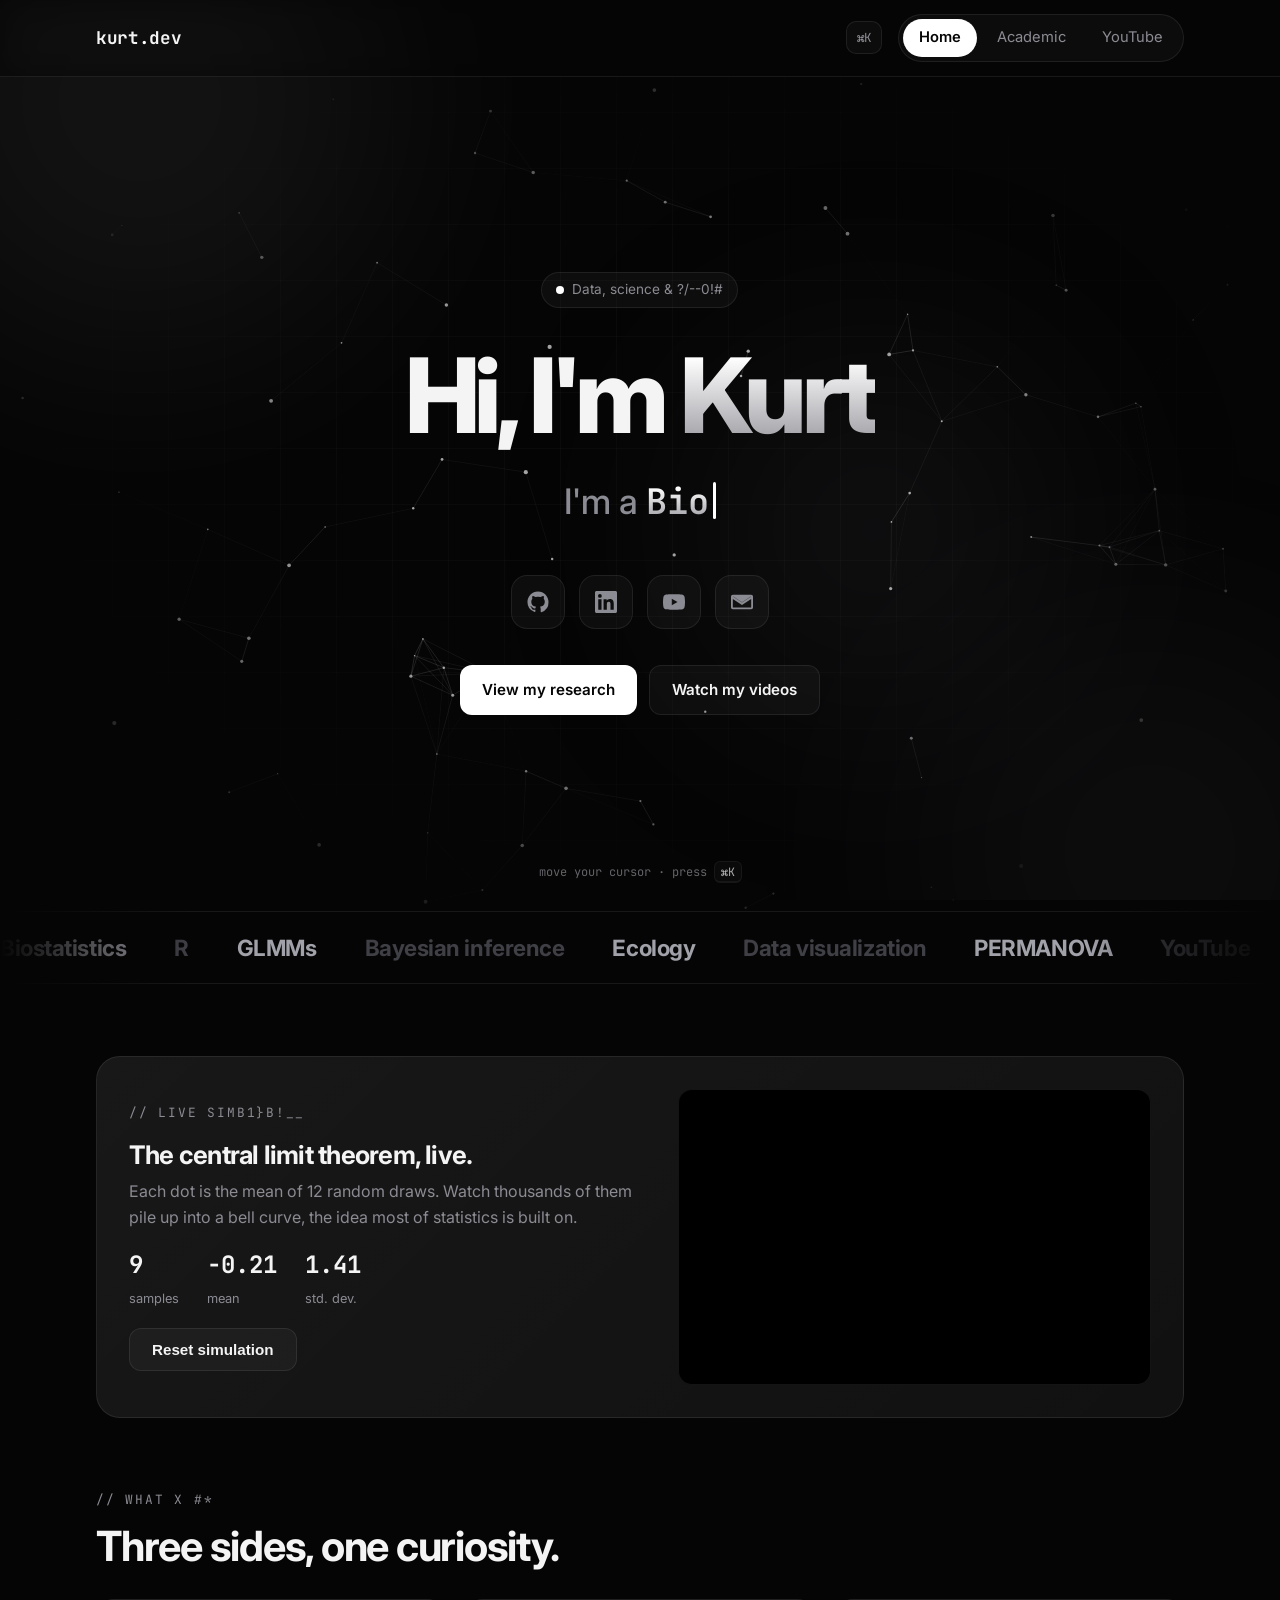
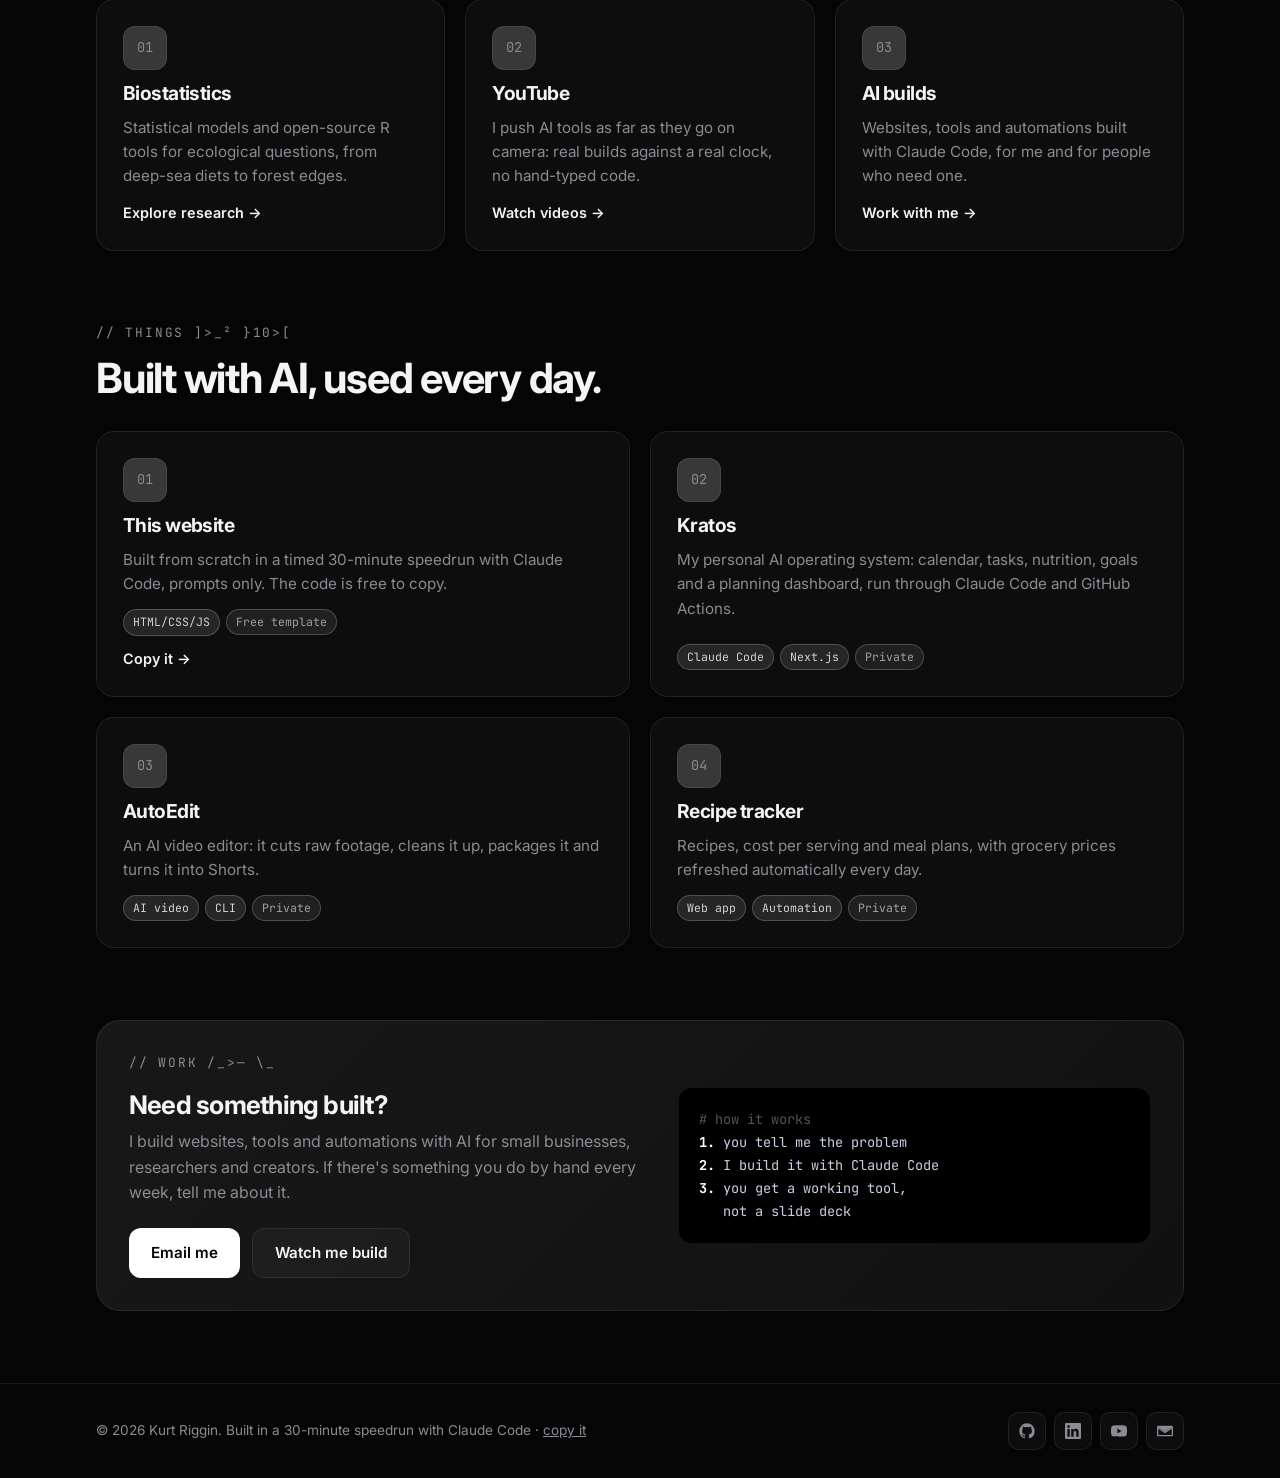
==== index.html @ 94b5fb34 "Fill in the real portfolio: papers, CRAN, research, builds, work-with-me - Academic: real publicatio" ====
<!doctype html>
<html lang="en">
<head>
  <meta charset="utf-8">
  <meta name="viewport" content="width=device-width, initial-scale=1">
  <title>Kurt — Home</title>
  <meta name="description" content="Kurt Riggin — Biostatistician, YouTuber and AI builder.">
  <meta property="og:title" content="Kurt Riggin">
  <meta property="og:description" content="Biostatistics MS student at the University of Washington. Research, R packages, AI builds and videos.">
  <meta name="theme-color" content="#050505">
  <link rel="preconnect" href="https://fonts.googleapis.com">
  <link rel="preconnect" href="https://fonts.gstatic.com" crossorigin>
  <link href="https://fonts.googleapis.com/css2?family=Inter:wght@400;500;600;700;800&family=JetBrains+Mono:wght@500;600;700&display=swap" rel="stylesheet">
  <link rel="stylesheet" href="css/style.css">
  <link rel="icon" href="data:image/svg+xml,<svg xmlns='http://www.w3.org/2000/svg' viewBox='0 0 100 100'><rect width='100' height='100' rx='22' fill='black'/><text x='50' y='70' font-size='62' font-family='monospace' font-weight='700' fill='white' text-anchor='middle'>K</text></svg>">
</head>
<body>
  <div class="bg-glow"><span></span><span></span><span></span></div>
  <div class="bg-grid"></div>
  <div class="bg-grid bg-grid-lit"></div>
  <div class="spotlight"></div>
  <div class="progress"></div>

  <header class="nav">
    <div class="nav-inner">
      <a href="index.html" class="logo">kurt<span class="dot">.</span>dev</a>
      <button class="kbd-btn" id="cmdk-open" aria-label="Open command palette"><span>⌘K</span></button>
      <nav class="tabs">
        <a href="index.html">Home</a>
        <a href="academic.html">Academic</a>
        <a href="youtube.html">YouTube</a>
      </nav>
    </div>
  </header>

  <main>
    <section class="hero">
      <canvas id="network" aria-hidden="true"></canvas>
      <div>
        <div class="hero-badge"><span class="pulse"></span> <span data-scramble>Data, science &amp; stories</span></div>
        <h1>Hi, I'm <span class="gradient-text">Kurt</span></h1>
        <p class="typing-line">I'm <span class="article">a</span> <span class="typed gradient-text"></span><span class="cursor"></span></p>
        <div class="socials" data-socials></div>
        <div class="hero-cta">
          <a class="btn btn-primary" href="academic.html">View my research</a>
          <a class="btn btn-ghost" href="youtube.html">Watch my videos</a>
        </div>
      </div>
      <div class="hint">move your cursor · press <kbd>⌘K</kbd></div>
    </section>
    <div class="marquee" aria-hidden="true"><div class="marquee-track">
      <span>Biostatistics</span><span>R</span><span>GLMMs</span><span>Bayesian inference</span><span>Ecology</span><span>Data visualization</span><span>PERMANOVA</span><span>YouTube</span><span>Claude Code</span><span>AI automation</span><span>Open source</span>
      <span>Biostatistics</span><span>R</span><span>GLMMs</span><span>Bayesian inference</span><span>Ecology</span><span>Data visualization</span><span>PERMANOVA</span><span>YouTube</span><span>Claude Code</span><span>AI automation</span><span>Open source</span>
    </div></div>

    <section>
      <div class="container">
        <div class="feature reveal clt">
          <div>
            <p class="eyebrow">// Live simulation</p>
            <h3>The central limit theorem, live.</h3>
            <p>Each dot is the mean of 12 random draws. Watch thousands of them pile up into a bell curve, the idea most of statistics is built on.</p>
            <div class="clt-stats"><div><b id="clt-n">0</b><span>samples</span></div><div><b id="clt-mu">0.00</b><span>mean</span></div><div><b id="clt-sd">0.00</b><span>std. dev.</span></div></div>
            <button class="btn btn-ghost" id="clt-reset" style="margin-top:18px">Reset simulation</button>
          </div>
          <canvas id="clt" aria-label="Animated histogram forming a normal distribution"></canvas>
        </div>
      </div>
    </section>

    <section style="padding-top:0">
      <div class="container">
        <p class="eyebrow reveal">// What I do</p>
        <h2 class="reveal" style="margin-bottom:28px">Three sides, one curiosity.</h2>
        <div class="grid">
          <a class="card reveal" href="academic.html"><div class="card-icon">01</div><h3>Biostatistics</h3><p>Statistical models and open-source R tools for ecological questions, from deep-sea diets to forest edges.</p><span class="card-link">Explore research →</span></a>
          <a class="card reveal" href="youtube.html"><div class="card-icon">02</div><h3>YouTube</h3><p>I push AI tools as far as they go on camera: real builds against a real clock, no hand-typed code.</p><span class="card-link">Watch videos →</span></a>
          <a class="card reveal" href="#work"><div class="card-icon">03</div><h3>AI builds</h3><p>Websites, tools and automations built with Claude Code, for me and for people who need one.</p><span class="card-link">Work with me →</span></a>
        </div>
      </div>
    </section>

    <section style="padding-top:0">
      <div class="container">
        <p class="eyebrow reveal">// Things I've built</p>
        <h2 class="reveal" style="margin-bottom:28px">Built with AI, used every day.</h2>
        <div class="grid" style="grid-template-columns:repeat(auto-fill,minmax(min(100%,420px),1fr))">
          <a class="card reveal" href="https://github.com/kriggithub/YT_Portfolio_Website_Template" target="_blank" rel="noopener"><div class="card-icon">01</div><h3>This website</h3><p>Built from scratch in a timed 30-minute speedrun with Claude Code, prompts only. The code is free to copy.</p><div class="tags"><span class="tag">HTML/CSS/JS</span><span class="tag pink">Free template</span></div><span class="card-link">Copy it →</span></a>
          <article class="card reveal"><div class="card-icon">02</div><h3>Kratos</h3><p>My personal AI operating system: calendar, tasks, nutrition, goals and a planning dashboard, run through Claude Code and GitHub Actions.</p><div class="tags"><span class="tag">Claude Code</span><span class="tag">Next.js</span><span class="tag alt">Private</span></div></article>
          <article class="card reveal"><div class="card-icon">03</div><h3>AutoEdit</h3><p>An AI video editor: it cuts raw footage, cleans it up, packages it and turns it into Shorts.</p><div class="tags"><span class="tag">AI video</span><span class="tag">CLI</span><span class="tag alt">Private</span></div></article>
          <article class="card reveal"><div class="card-icon">04</div><h3>Recipe tracker</h3><p>Recipes, cost per serving and meal plans, with grocery prices refreshed automatically every day.</p><div class="tags"><span class="tag">Web app</span><span class="tag">Automation</span><span class="tag alt">Private</span></div></article>
        </div>
      </div>
    </section>

    <section id="work" style="padding-top:0">
      <div class="container">
        <div class="feature reveal">
          <div>
            <p class="eyebrow">// Work with me</p>
            <h3>Need something built?</h3>
            <p>I build websites, tools and automations with AI for small businesses, researchers and creators. If there's something you do by hand every week, tell me about it.</p>
            <div class="hero-cta" style="justify-content:flex-start;margin-top:22px">
              <a class="btn btn-primary" data-link="email" href="#">Email me</a>
              <a class="btn btn-ghost" data-link="youtube" href="#" target="_blank" rel="noopener">Watch me build</a>
            </div>
          </div>
          <pre class="code"><span class="c"># how it works</span>
<span class="k">1.</span> you tell me the problem
<span class="k">2.</span> I build it with Claude Code
<span class="k">3.</span> you get a working tool,
   not a slide deck</pre>
        </div>
      </div>
    </section>
  </main>

  <footer>
    <div class="container footer-inner">
      <span>© <span data-year></span> Kurt Riggin. Built in a 30-minute speedrun with Claude Code · <a href="https://github.com/kriggithub/YT_Portfolio_Website_Template" target="_blank" rel="noopener" style="text-decoration:underline">copy it</a></span>
      <div class="socials" data-socials></div>
    </div>
  </footer>

  <script src="js/config.js"></script>
  <script src="js/main.js"></script>
  <script src="js/fx.js"></script>
</body>
</html>
---- css/style.css ----
/* ===== Theme ===== */
:root {
  --bg: #050505;
  --bg-2: #0e0e10;
  --card: rgba(255, 255, 255, 0.035);
  --card-hover: rgba(255, 255, 255, 0.06);
  --border: rgba(255, 255, 255, 0.08);
  --text: #f4f4f5;
  --muted: #8b8b93;
  --accent: #ffffff;
  --accent-2: #a1a1aa;
  --accent-3: #52525b;
  --radius: 18px;
  --max: 1120px;
  --font: "Inter", system-ui, -apple-system, Segoe UI, Roboto, sans-serif;
  --mono: "JetBrains Mono", ui-monospace, SFMono-Regular, Menlo, monospace;
}

* { box-sizing: border-box; margin: 0; padding: 0; }
html { scroll-behavior: smooth; }
body {
  font-family: var(--font);
  background: var(--bg);
  color: var(--text);
  line-height: 1.6;
  min-height: 100vh;
  display: flex;
  flex-direction: column;
  overflow-x: hidden;
  -webkit-font-smoothing: antialiased;
}
a { color: inherit; text-decoration: none; }
img { max-width: 100%; display: block; }

/* ===== Animated background ===== */
.bg-glow { position: fixed; inset: 0; z-index: -1; overflow: hidden; pointer-events: none; }
.bg-glow span {
  position: absolute; border-radius: 50%; filter: blur(120px); opacity: 0.06;
  animation: float 22s ease-in-out infinite alternate;
}
.bg-glow span:nth-child(1) { width: 520px; height: 520px; background: var(--accent); top: -160px; left: -120px; }
.bg-glow span:nth-child(2) { width: 460px; height: 460px; background: var(--accent-2); bottom: -180px; right: -100px; animation-delay: -7s; }
.bg-glow span:nth-child(3) { width: 340px; height: 340px; background: var(--accent-3); top: 40%; left: 55%; opacity: 0.18; animation-delay: -14s; }
.bg-grid {
  position: fixed; inset: 0; z-index: -1; pointer-events: none;
  background-image:
    linear-gradient(rgba(255,255,255,0.025) 1px, transparent 1px),
    linear-gradient(90deg, rgba(255,255,255,0.025) 1px, transparent 1px);
  background-size: 56px 56px;
  mask-image: radial-gradient(ellipse at center, #000 30%, transparent 75%);
}
@keyframes float {
  0% { transform: translate(0, 0) scale(1); }
  100% { transform: translate(80px, 60px) scale(1.15); }
}

/* ===== Nav ===== */
.nav {
  position: sticky; top: 0; z-index: 50;
  backdrop-filter: blur(14px); -webkit-backdrop-filter: blur(14px);
  background: rgba(5, 5, 5, 0.6);
  border-bottom: 1px solid var(--border);
}
.nav-inner {
  max-width: var(--max); margin: 0 auto; padding: 14px 16px;
  display: flex; align-items: center; justify-content: space-between; gap: 16px;
}
.logo { font-family: var(--mono); font-weight: 700; font-size: 1.1rem; letter-spacing: -0.02em; }
.logo .dot { color: var(--accent); }
.tabs { display: flex; gap: 4px; padding: 4px; border: 1px solid var(--border); border-radius: 999px; background: var(--card); }
.tabs a {
  padding: 7px 16px; border-radius: 999px; font-size: 0.92rem; color: var(--muted);
  transition: color .2s, background .2s;
}
.tabs a:hover { color: var(--text); }
.tabs a.active { color: #050505; background: #fff; font-weight: 600; }

/* ===== Layout ===== */
main { flex: 1; width: 100%; }
.container { max-width: var(--max); margin: 0 auto; padding: 0 16px; }
section { padding: 72px 0; }
.eyebrow {
  font-family: var(--mono); font-size: 0.8rem; color: var(--muted);
  letter-spacing: 0.14em; text-transform: uppercase; margin-bottom: 12px;
}
h1, h2, h3 { line-height: 1.15; letter-spacing: -0.03em; }
h2 { font-size: clamp(1.8rem, 4vw, 2.6rem); margin-bottom: 14px; }
.lead { color: var(--muted); font-size: 1.08rem; max-width: 640px; }
.gradient-text {
  background: linear-gradient(180deg, #ffffff 20%, #71717a 120%);
  -webkit-background-clip: text; background-clip: text; color: transparent;
}

/* ===== Hero ===== */
.hero {
  min-height: calc(100vh - 66px);
  display: flex; align-items: center; justify-content: center; text-align: center;
  padding: 40px 16px;
}
.hero-badge {
  display: inline-flex; align-items: center; gap: 8px;
  padding: 6px 14px; border-radius: 999px; border: 1px solid var(--border);
  background: var(--card); color: var(--muted); font-size: 0.85rem; margin-bottom: 28px;
}
.hero-badge .pulse { width: 8px; height: 8px; border-radius: 50%; background: var(--accent-3); box-shadow: 0 0 0 0 rgba(255,255,255,.6); animation: pulse 2s infinite; }
@keyframes pulse { 70% { box-shadow: 0 0 0 10px rgba(255,255,255,0); } 100% { box-shadow: 0 0 0 0 rgba(255,255,255,0); } }
.hero h1 { font-size: clamp(3rem, 10vw, 6.5rem); font-weight: 800; letter-spacing: -0.05em; }
.hero h1 .wave { display: inline-block; animation: wave 2.4s ease-in-out infinite; transform-origin: 70% 70%; }
@keyframes wave { 0%,60%,100% { transform: rotate(0); } 10%,30% { transform: rotate(14deg); } 20% { transform: rotate(-8deg); } 40% { transform: rotate(-4deg); } 50% { transform: rotate(10deg); } }
.typing-line {
  margin-top: 18px; font-size: clamp(1.3rem, 4vw, 2.2rem); font-weight: 500; color: var(--muted);
  min-height: 1.4em;
}
.typed { font-family: var(--mono); font-weight: 600; }
.cursor {
  display: inline-block; width: 3px; height: 1.05em; margin-left: 4px; vertical-align: -0.12em;
  background: var(--accent); border-radius: 2px; animation: blink 1s steps(1) infinite;
}
@keyframes blink { 50% { opacity: 0; } }

.socials { display: flex; justify-content: center; gap: 14px; margin-top: 44px; flex-wrap: wrap; }
.social {
  width: 54px; height: 54px; border-radius: 16px; display: grid; place-items: center;
  border: 1px solid var(--border); background: var(--card); color: var(--muted);
  transition: transform .25s, color .25s, border-color .25s, background .25s, box-shadow .25s;
}
.social svg { width: 22px; height: 22px; fill: currentColor; }
.social:hover {
  transform: translateY(-4px); color: var(--text); border-color: rgba(255,255,255,.5);
  background: var(--card-hover); box-shadow: 0 10px 30px -10px rgba(255,255,255,.5);
}
.hero-cta { display: flex; gap: 12px; justify-content: center; margin-top: 36px; flex-wrap: wrap; }
.btn {
  display: inline-flex; align-items: center; gap: 8px; padding: 12px 22px; border-radius: 12px;
  font-weight: 600; font-size: 0.95rem; transition: transform .2s, box-shadow .2s, background .2s;
  border: 1px solid var(--border);
}
.btn svg { width: 16px; height: 16px; fill: currentColor; }
.btn-primary { background: #fff; color: #050505; border: none; }
.btn-primary:hover { transform: translateY(-2px); box-shadow: 0 12px 30px -10px rgba(255,255,255,.6); }
.btn-ghost { background: var(--card); color: var(--text); }
.btn-ghost:hover { background: var(--card-hover); transform: translateY(-2px); }

.scroll-hint { margin-top: 64px; color: var(--muted); font-size: .8rem; font-family: var(--mono); opacity: .7; }

/* ===== Page header ===== */
.page-head { padding: 88px 0 24px; }
.page-head h1 { font-size: clamp(2.4rem, 7vw, 4.2rem); font-weight: 800; margin-bottom: 16px; }

/* ===== Cards ===== */
.grid { display: grid; gap: 20px; grid-template-columns: repeat(auto-fill, minmax(300px, 1fr)); }
.card {
  position: relative; padding: 26px; border-radius: var(--radius);
  border: 1px solid var(--border); background: var(--card);
  transition: transform .25s, border-color .25s, background .25s;
  display: flex; flex-direction: column; gap: 12px;
}
.card:hover { transform: translateY(-4px); border-color: rgba(255,255,255,.35); background: var(--card-hover); }
.card h3 { font-size: 1.2rem; }
.card p { color: var(--muted); font-size: 0.95rem; flex: 1; }
.card-icon {
  width: 44px; height: 44px; border-radius: 12px; display: grid; place-items: center; font-family: var(--mono); font-size: .85rem; color: var(--muted);
  background: linear-gradient(135deg, rgba(255,255,255,.18), rgba(255,255,255,.18));
  border: 1px solid var(--border);
}
.tags { display: flex; flex-wrap: wrap; gap: 6px; }
.tag {
  font-family: var(--mono); font-size: 0.72rem; padding: 3px 9px; border-radius: 999px;
  color: #d4d4d8; background: rgba(255,255,255,.1); border: 1px solid rgba(255,255,255,.2);
}
.tag.alt { color: #a1a1aa; background: rgba(255,255,255,.08); border-color: rgba(255,255,255,.2); }
.tag.pink { color: #a1a1aa; background: rgba(255,255,255,.08); border-color: rgba(255,255,255,.2); }
.card-link { display: inline-flex; align-items: center; gap: 6px; font-size: .9rem; color: var(--text); font-weight: 600; }
.card-link svg { width: 16px; height: 16px; fill: currentColor; }
.card-link:hover { color: var(--accent); }

.feature {
  display: grid; grid-template-columns: 1.1fr 1fr; gap: 28px; align-items: center;
  padding: 32px; border-radius: 24px; border: 1px solid var(--border);
  background: linear-gradient(135deg, rgba(255,255,255,.08), rgba(255,255,255,.05));
}
.feature + .feature { margin-top: 20px; }
.feature h3 { font-size: 1.6rem; margin-bottom: 10px; }
.feature p { color: var(--muted); margin-bottom: 16px; }
.code {
  font-family: var(--mono); font-size: .85rem; background: #000; border: 1px solid var(--border);
  border-radius: 14px; padding: 20px; overflow-x: auto; color: #c9d1e6; line-height: 1.7;
}
.code .c { color: #52525b; } .code .k { color: #fff; font-weight: 700; } .code .s { color: #a1a1aa; } .code .f { color: #d4d4d8; }

/* Stats */
.stats { display: grid; grid-template-columns: repeat(4, 1fr); gap: 16px; margin-top: 40px; }
.stat { padding: 20px; border-radius: var(--radius); border: 1px solid var(--border); background: var(--card); }
.stat b { display: block; font-size: 2rem; letter-spacing: -0.03em; }
.stat span { color: var(--muted); font-size: .85rem; }

/* Skills */
.skills { display: flex; flex-wrap: wrap; gap: 10px; }
.skill { padding: 9px 16px; border-radius: 12px; border: 1px solid var(--border); background: var(--card); font-size: .92rem; }

/* Publications */
.pub { padding: 22px 0; border-bottom: 1px solid var(--border); display: grid; grid-template-columns: 80px 1fr; gap: 18px; }
.pub:first-child { border-top: 1px solid var(--border); }
.pub .year { font-family: var(--mono); color: var(--muted); }
.pub h4 { font-size: 1.05rem; margin-bottom: 4px; }
.pub p { color: var(--muted); font-size: .92rem; }
.placeholder-note { color: var(--muted); font-size: .85rem; font-style: italic; }

/* ===== YouTube ===== */
.channel {
  display: flex; align-items: center; gap: 22px; padding: 26px; border-radius: 24px;
  border: 1px solid var(--border); background: var(--card); flex-wrap: wrap;
}
.channel-avatar {
  width: 84px; height: 84px; border-radius: 50%; flex-shrink: 0;
  background: #fff; color: #000 !important; display: grid; place-items: center;
  font-size: 2rem; font-weight: 800; color: #fff;
}
.channel-info { flex: 1; min-width: 200px; }
.channel-info h3 { font-size: 1.4rem; }
.channel-info p { color: var(--muted); font-size: .95rem; }
.btn-yt { background: #ff0033; color: #fff; border: none; }
.btn-yt:hover { transform: translateY(-2px); box-shadow: 0 12px 30px -10px rgba(255,0,51,.6); }

.featured-video { margin-top: 28px; }
.video-frame {
  position: relative; aspect-ratio: 16/9; border-radius: 20px; overflow: hidden;
  border: 1px solid var(--border); background: var(--bg-2);
}
.video-frame iframe { position: absolute; inset: 0; width: 100%; height: 100%; border: 0; }

.thumb-ph {
  position: absolute; inset: 0; display: grid; place-items: center;
  background:
    radial-gradient(circle at 30% 30%, rgba(255,255,255,.25), transparent 55%),
    radial-gradient(circle at 75% 70%, rgba(255,255,255,.22), transparent 55%),
    var(--bg-2);
}
.play {
  width: 64px; height: 64px; border-radius: 50%; display: grid; place-items: center;
  background: rgba(255,255,255,.1); border: 1px solid rgba(255,255,255,.2); backdrop-filter: blur(6px);
  transition: transform .25s, background .25s;
}
.play svg { width: 24px; height: 24px; fill: #fff; margin-left: 3px; }
.ph-label { position: absolute; bottom: 14px; left: 14px; font-family: var(--mono); font-size: .72rem; color: var(--muted); }

.filters { display: flex; gap: 8px; flex-wrap: wrap; margin: 28px 0 22px; }
.filter {
  padding: 7px 16px; border-radius: 999px; border: 1px solid var(--border); background: var(--card);
  color: var(--muted); font: inherit; font-size: .88rem; cursor: pointer; transition: all .2s;
}
.filter:hover { color: var(--text); }
.filter.active { color: #050505; background: var(--text); border-color: var(--text); font-weight: 600; }

.video-card { border-radius: var(--radius); overflow: hidden; border: 1px solid var(--border); background: var(--card); transition: transform .25s, border-color .25s; display: block; }
.video-card:hover { transform: translateY(-4px); border-color: rgba(255,255,255,.35); }
.video-card:hover .play { transform: scale(1.1); background: #ff0033; border-color: #ff0033; }
.video-thumb { position: relative; aspect-ratio: 16/9; overflow: hidden; }
.video-thumb img { width: 100%; height: 100%; object-fit: cover; }
.video-thumb .duration {
  position: absolute; right: 10px; bottom: 10px; font-family: var(--mono); font-size: .72rem;
  background: rgba(0,0,0,.75); padding: 2px 7px; border-radius: 6px;
}
.video-body { padding: 16px 18px 20px; }
.video-body h3 { font-size: 1.02rem; margin: 8px 0 4px; letter-spacing: -0.01em; }
.video-body p { color: var(--muted); font-size: .85rem; }

/* ===== Footer ===== */
footer { border-top: 1px solid var(--border); padding: 28px 0; color: var(--muted); font-size: .85rem; }
.footer-inner { display: flex; justify-content: space-between; align-items: center; gap: 16px; flex-wrap: wrap; }
.footer-inner .socials { margin: 0; gap: 8px; }
.footer-inner .social { width: 38px; height: 38px; border-radius: 10px; }
.footer-inner .social svg { width: 16px; height: 16px; }

/* ===== Reveal on scroll ===== */
.reveal { opacity: 0; transform: translateY(24px); transition: opacity .7s ease, transform .7s ease; }
.reveal.visible { opacity: 1; transform: none; }

/* ===== Responsive ===== */
@media (max-width: 820px) {
  .feature { grid-template-columns: 1fr; padding: 22px; }
  .stats { grid-template-columns: repeat(2, 1fr); }
}
@media (max-width: 560px) {
  .nav-inner { flex-direction: column; gap: 10px; padding: 10px 16px; }
  .tabs a { padding: 6px 12px; font-size: .85rem; }
  .hero { min-height: calc(100vh - 100px); }
  .grid { grid-template-columns: 1fr; }
  .pub { grid-template-columns: 1fr; gap: 4px; }
  section { padding: 52px 0; }
}
@media (prefers-reduced-motion: reduce) {
  *, *::before, *::after { animation: none !important; transition: none !important; }
  .reveal { opacity: 1; transform: none; }
}

/* =========================================================
   FX LAYER
   ========================================================= */
html.fine, html.fine * { cursor: none !important; }
body { opacity: 0; animation: pageIn .6s ease forwards; }
body.leaving { animation: pageOut .35s ease forwards; }
@keyframes pageIn { to { opacity: 1; } }
@keyframes pageOut { from { opacity: 1; } to { opacity: 0; transform: translateY(-8px); } }

/* Cursor-lit grid + spotlight */
.bg-grid-lit {
  background-image:
    linear-gradient(rgba(255,255,255,0.13) 1px, transparent 1px),
    linear-gradient(90deg, rgba(255,255,255,0.13) 1px, transparent 1px);
  mask-image: radial-gradient(240px circle at var(--mx, -500px) var(--my, -500px), #000, transparent 70%);
  -webkit-mask-image: radial-gradient(240px circle at var(--mx, -500px) var(--my, -500px), #000, transparent 70%);
}
.spotlight {
  position: fixed; inset: 0; z-index: -1; pointer-events: none;
  background: radial-gradient(700px circle at var(--mx, -999px) var(--my, -999px), rgba(255,255,255,0.06), transparent 45%);
}
#trail { position: fixed; inset: 0; z-index: 9998; pointer-events: none; }
.cursor-dot, .cursor-ring {
  position: fixed; top: 0; left: 0; z-index: 9999; pointer-events: none; border-radius: 50%;
  mix-blend-mode: difference; will-change: transform;
}
.cursor-dot { width: 6px; height: 6px; margin: -3px 0 0 -3px; background: #fff; }
.cursor-ring {
  width: 36px; height: 36px; margin: -18px 0 0 -18px; border: 1.5px solid #fff;
  transition: width .25s, height .25s, margin .25s, background .25s;
}
.cursor-ring.hover { width: 64px; height: 64px; margin: -32px 0 0 -32px; background: #fff; }
.cursor-ring.down { width: 24px; height: 24px; margin: -12px 0 0 -12px; }
.ripple {
  position: fixed; z-index: 9997; pointer-events: none; width: 10px; height: 10px; margin: -5px 0 0 -5px;
  border: 1px solid rgba(255,255,255,.7); border-radius: 50%; animation: ripple .7s ease-out forwards;
}
@keyframes ripple { to { transform: scale(14); opacity: 0; } }

/* Scroll progress */
.progress { position: fixed; top: 0; left: 0; height: 2px; width: 100%; z-index: 100; background: #fff; transform-origin: 0 50%; transform: scaleX(var(--p, 0)); }

/* Hero network */
.hero { position: relative; overflow: hidden; }
.hero > div:not(.hint) { position: relative; z-index: 1; }
#network { position: absolute; inset: 0; width: 100%; height: 100%; z-index: 0; opacity: .9;
  mask-image: radial-gradient(ellipse at center, #000 35%, transparent 80%); -webkit-mask-image: radial-gradient(ellipse at center, #000 35%, transparent 80%); }
.hero-badge .pulse { background: #fff; box-shadow: 0 0 0 0 rgba(255,255,255,.6); }
.hint { position: absolute; bottom: 28px; left: 0; right: 0; text-align: center; font-family: var(--mono); font-size: .75rem; color: var(--muted); z-index: 1; opacity: .7; }
kbd { font-family: var(--mono); font-size: .72rem; padding: 2px 6px; border: 1px solid var(--border); border-bottom-width: 2px; border-radius: 6px; background: var(--card); color: var(--text); }

/* Card spotlight border + tilt */
.card, .video-card, .feature, .stat, .channel { position: relative; transform-style: preserve-3d; }
.card::before, .video-card::before, .feature::before, .stat::before, .channel::before {
  content: ""; position: absolute; inset: -1px; border-radius: inherit; padding: 1px; pointer-events: none;
  background: radial-gradient(320px circle at var(--x, -999px) var(--y, -999px), rgba(255,255,255,.55), transparent 45%);
  -webkit-mask: linear-gradient(#000 0 0) content-box, linear-gradient(#000 0 0); -webkit-mask-composite: xor; mask-composite: exclude;
  opacity: 0; transition: opacity .3s;
}
.card::after, .video-card::after, .feature::after, .stat::after, .channel::after {
  content: ""; position: absolute; inset: 0; border-radius: inherit; pointer-events: none;
  background: radial-gradient(400px circle at var(--x, -999px) var(--y, -999px), rgba(255,255,255,.06), transparent 40%);
  opacity: 0; transition: opacity .3s;
}
.card:hover::before, .video-card:hover::before, .feature:hover::before, .stat:hover::before, .channel:hover::before,
.card:hover::after, .video-card:hover::after, .feature:hover::after, .stat:hover::after, .channel:hover::after { opacity: 1; }
.tilt { transition: transform .15s ease-out, border-color .25s, background .25s !important; }

/* Command palette */
.kbd-btn {
  margin-left: auto; font-family: var(--mono); font-size: .78rem; color: var(--muted);
  border: 1px solid var(--border); background: var(--card); border-radius: 10px; padding: 7px 10px; cursor: pointer;
  transition: color .2s, border-color .2s;
}
.kbd-btn:hover { color: var(--text); border-color: rgba(255,255,255,.3); }
.cmdk-backdrop {
  position: fixed; inset: 0; z-index: 200; background: rgba(0,0,0,.6); backdrop-filter: blur(6px);
  display: none; align-items: flex-start; justify-content: center; padding: 14vh 16px 0;
}
.cmdk-backdrop.open { display: flex; animation: pageIn .15s ease; }
.cmdk {
  width: 100%; max-width: 560px; border-radius: 16px; overflow: hidden;
  border: 1px solid rgba(255,255,255,.14); background: #0c0c0e; box-shadow: 0 30px 80px -20px #000;
  animation: pop .2s ease;
}
@keyframes pop { from { transform: scale(.96); opacity: 0; } }
.cmdk input {
  width: 100%; padding: 18px 20px; background: transparent; border: 0; border-bottom: 1px solid var(--border);
  color: var(--text); font: inherit; font-size: 1rem; outline: none;
}
.cmdk ul { list-style: none; max-height: 340px; overflow-y: auto; padding: 8px; }
.cmdk li { display: flex; justify-content: space-between; align-items: center; padding: 11px 12px; border-radius: 10px; color: var(--muted); font-size: .93rem; }
.cmdk li small { font-family: var(--mono); font-size: .72rem; opacity: .6; }
.cmdk li.sel { background: rgba(255,255,255,.08); color: var(--text); }
.cmdk .foot { display: flex; gap: 14px; padding: 10px 16px; border-top: 1px solid var(--border); font-size: .72rem; color: var(--muted); }

/* Toast */
.toast {
  position: fixed; bottom: 24px; left: 50%; transform: translate(-50%, 20px); z-index: 300; opacity: 0;
  padding: 10px 18px; border-radius: 12px; background: #fff; color: #000; font-weight: 600; font-size: .9rem;
  transition: opacity .3s, transform .3s; pointer-events: none;
}
.toast.show { opacity: 1; transform: translate(-50%, 0); }

/* Easter-egg rain */
#rain { position: fixed; inset: 0; z-index: 150; pointer-events: none; }

@media (max-width: 560px) { .kbd-btn, .hint { display: none; } }
@media (hover: none) { .cursor-dot, .cursor-ring, #trail { display: none; } }

/* Marquee */
.marquee { overflow: hidden; border-block: 1px solid var(--border); padding: 18px 0; mask-image: linear-gradient(90deg, transparent, #000 15%, #000 85%, transparent); -webkit-mask-image: linear-gradient(90deg, transparent, #000 15%, #000 85%, transparent); }
.marquee-track { display: flex; gap: 48px; width: max-content; animation: marquee 32s linear infinite; }
.marquee-track span { font-size: 1.4rem; font-weight: 700; letter-spacing: -0.02em; color: #3f3f46; white-space: nowrap; }
.marquee-track span:nth-child(odd) { color: #a1a1aa; }
.marquee:hover .marquee-track { animation-play-state: paused; }
@keyframes marquee { to { transform: translateX(-50%); } }

/* CLT simulation */
#clt { width: 100%; aspect-ratio: 16/10; border-radius: 14px; background: #000; border: 1px solid var(--border); }
.clt-stats { display: flex; gap: 28px; margin-top: 6px; }
.clt-stats b { display: block; font-family: var(--mono); font-size: 1.5rem; }
.clt-stats span { color: var(--muted); font-size: .8rem; }
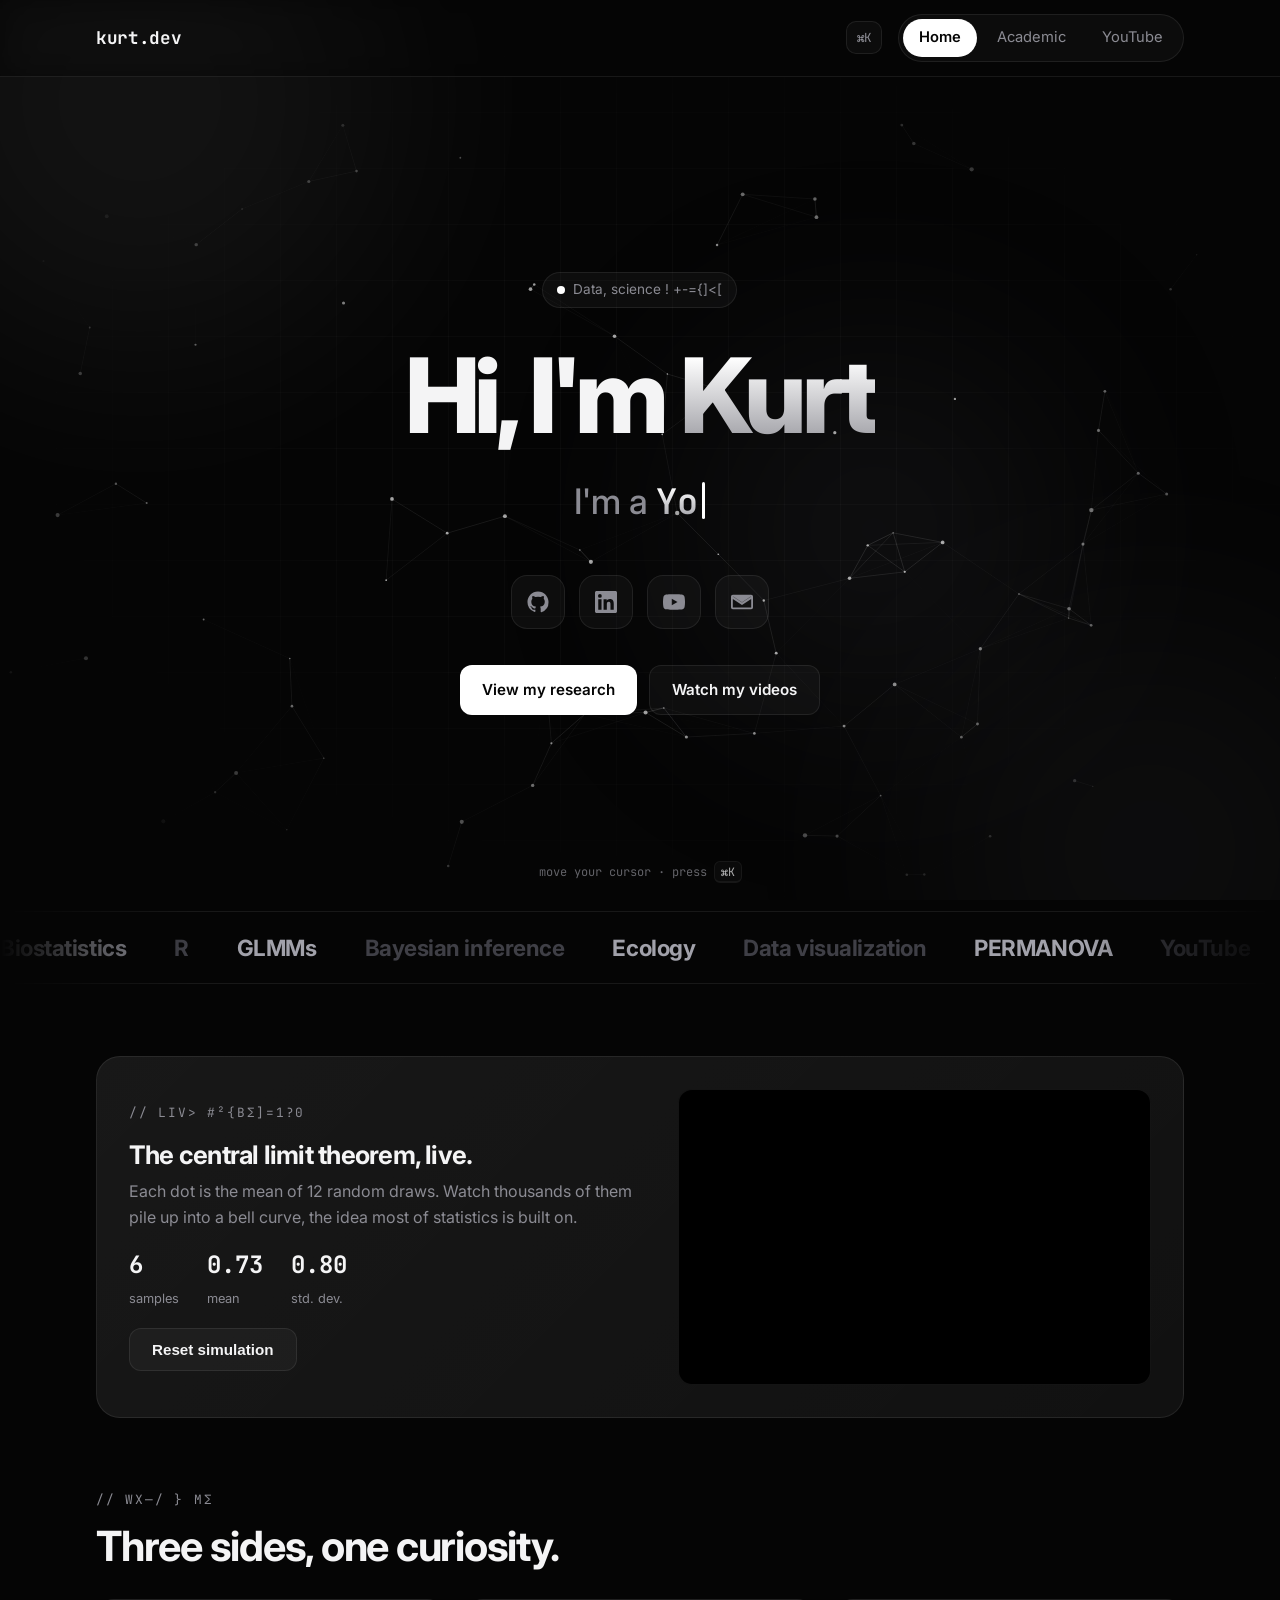
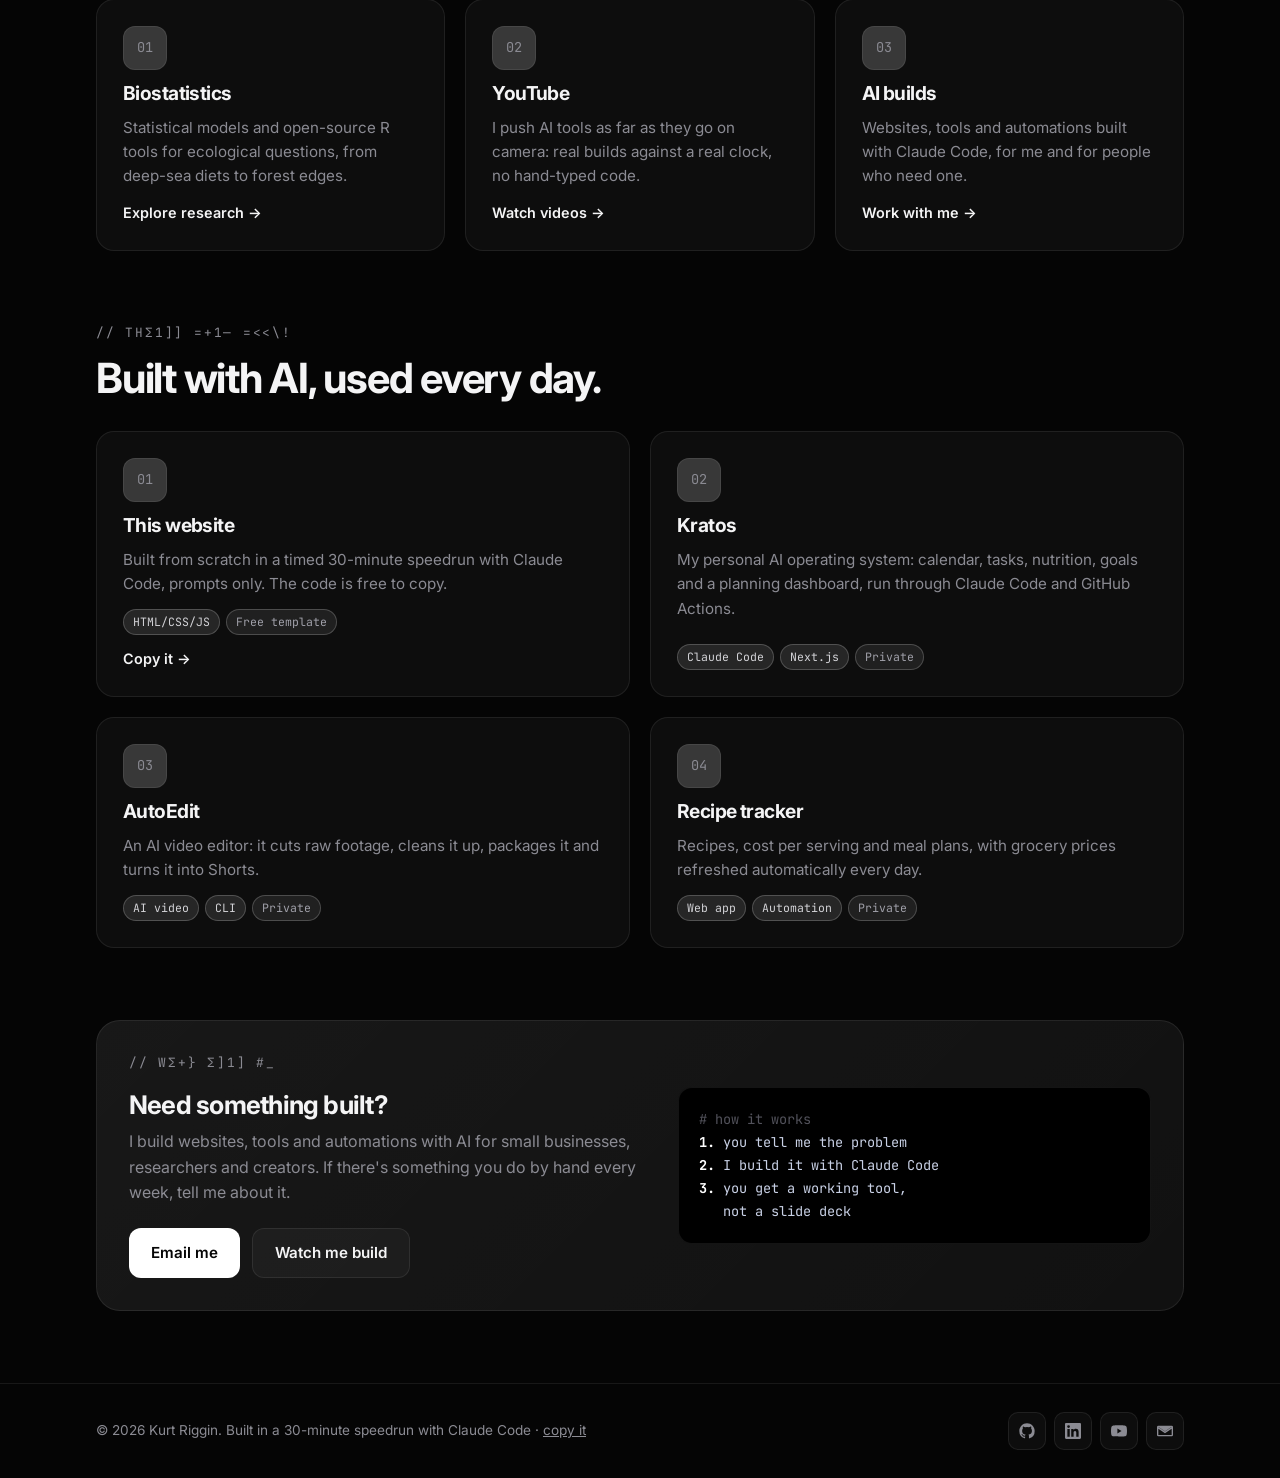
==== commit 63434840: "Auto-sync the YouTube channel; Regis University - scripts/sync_youtube.py: channel RSS (no key) or Y" ====
--- a/index.html
+++ b/index.html
@@ -82,6 +82,15 @@
 
     <section style="padding-top:0">
       <div class="container">
+        <p class="eyebrow reveal">// Latest on YouTube</p>
+        <h2 class="reveal" style="margin-bottom:28px">Fresh off the timeline.</h2>
+        <div class="grid" id="latest-videos"></div>
+        <a class="card-link reveal" href="youtube.html" style="margin-top:22px">All videos →</a>
+      </div>
+    </section>
+
+    <section style="padding-top:0">
+      <div class="container">
         <p class="eyebrow reveal">// Things I've built</p>
         <h2 class="reveal" style="margin-bottom:28px">Built with AI, used every day.</h2>
         <div class="grid" style="grid-template-columns:repeat(auto-fill,minmax(min(100%,420px),1fr))">
@@ -123,6 +132,7 @@
   </footer>
 
   <script src="js/config.js"></script>
+  <script src="js/youtube-data.js"></script>
   <script src="js/main.js"></script>
   <script src="js/fx.js"></script>
 </body>
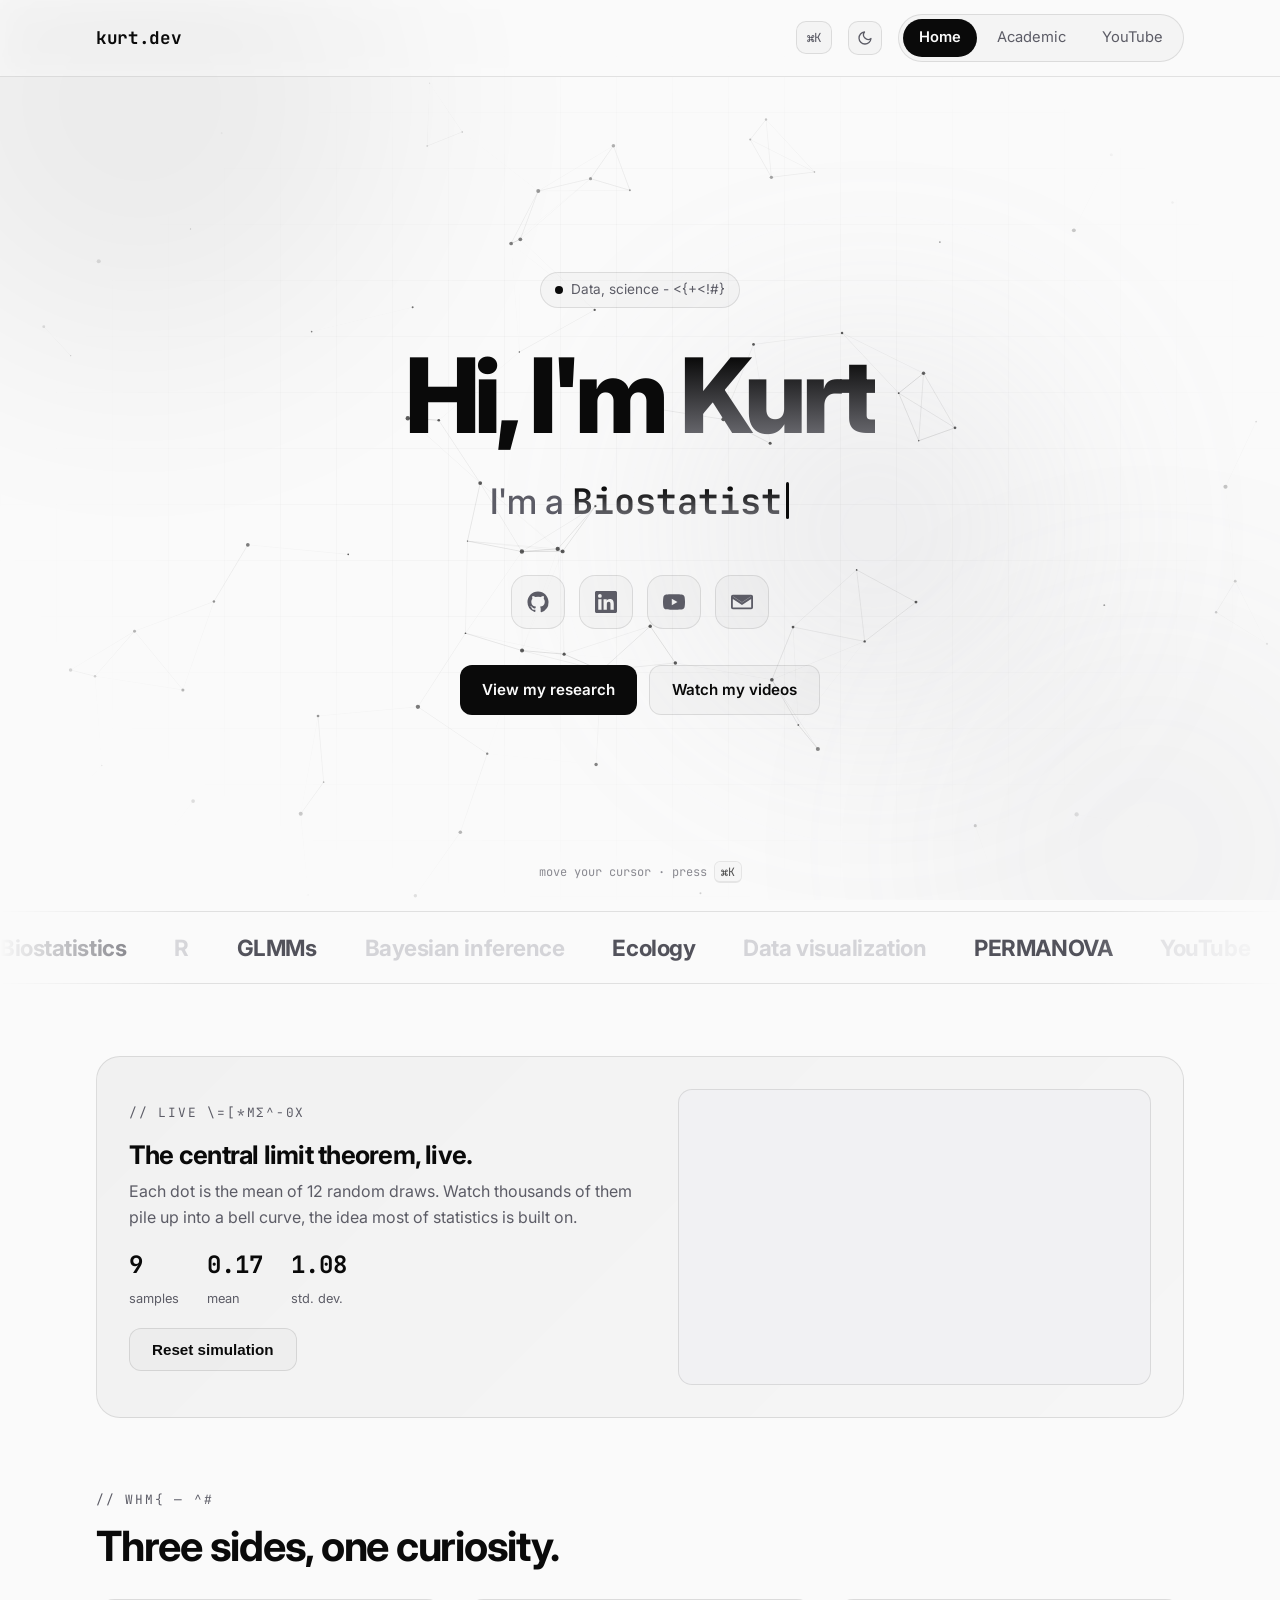
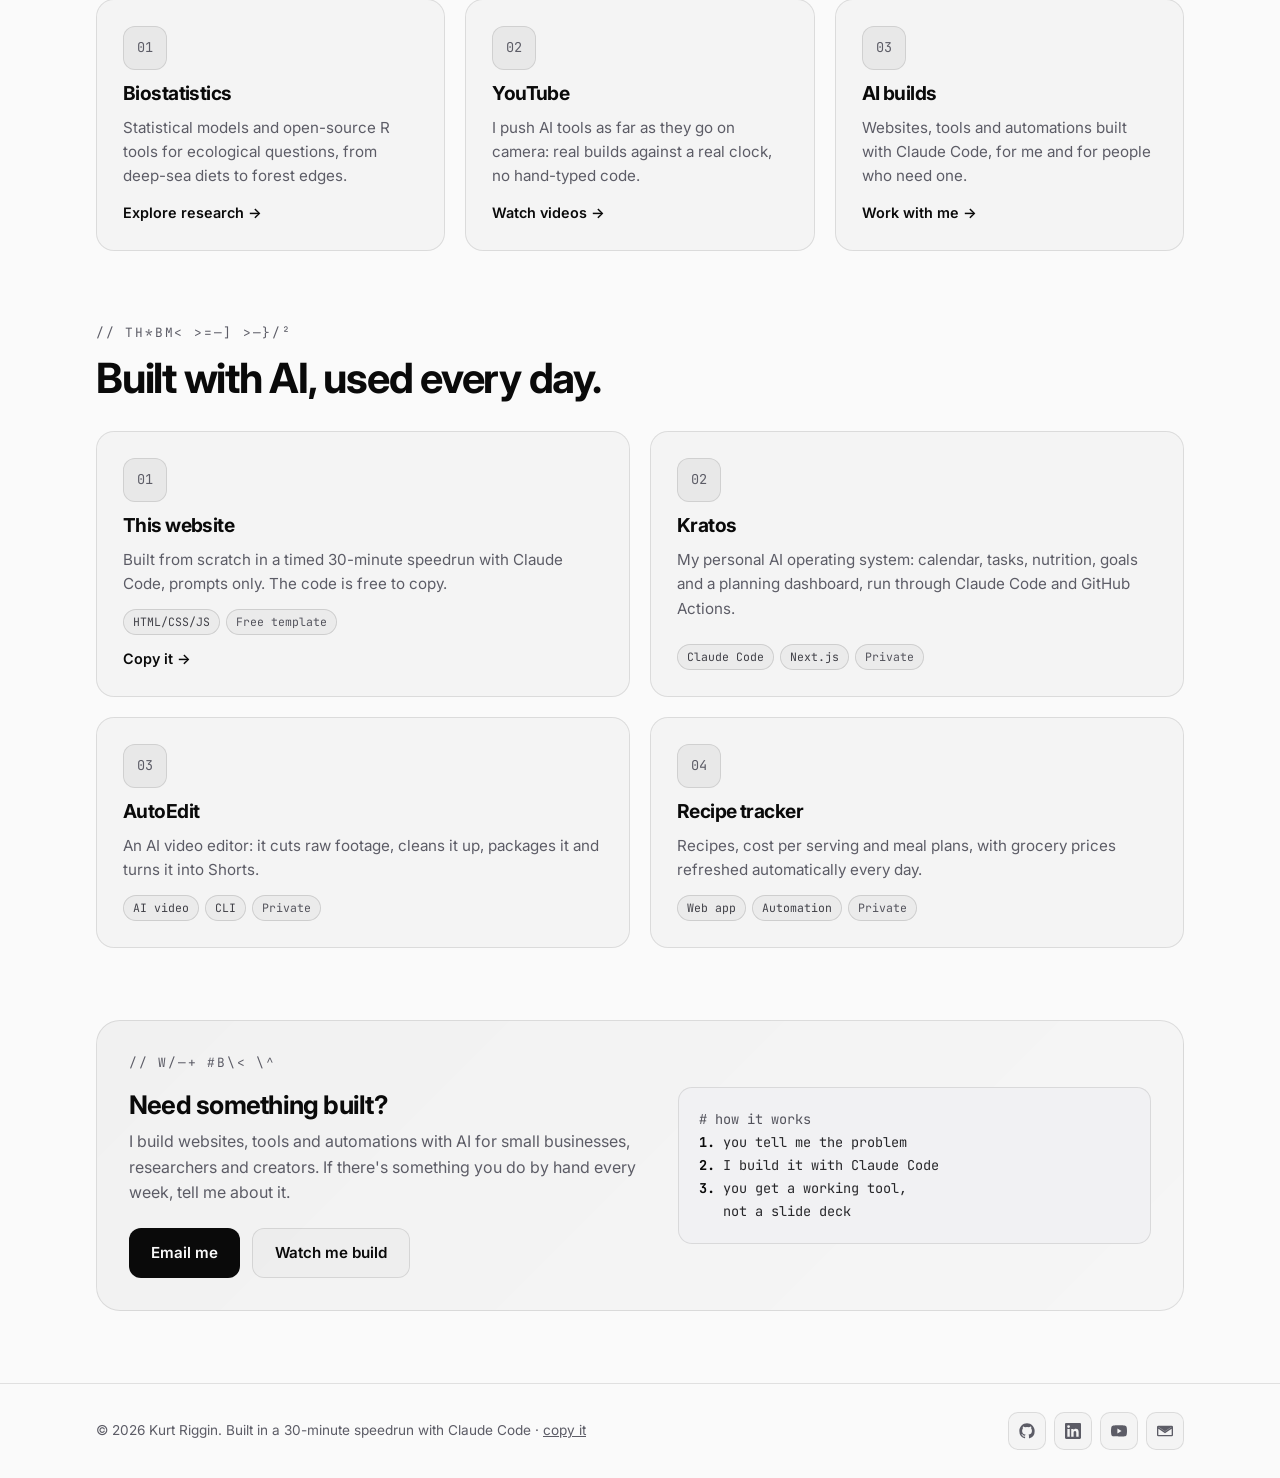
==== commit df5763f9: "Add a light/dark theme toggle Sun/moon button in the nav (and a command-palette entry) switches them" ====
--- a/index.html
+++ b/index.html
@@ -8,6 +8,7 @@
   <meta property="og:title" content="Kurt Riggin">
   <meta property="og:description" content="Biostatistics MS student at the University of Washington. Research, R packages, AI builds and videos.">
   <meta name="theme-color" content="#050505">
+  <script>/* set theme before first paint: saved choice, else system setting */var t;try{t=localStorage.getItem("theme")}catch(e){}if(t!=="light"&&t!=="dark")t=matchMedia("(prefers-color-scheme: light)").matches?"light":"dark";document.documentElement.dataset.theme=t;</script>
   <link rel="preconnect" href="https://fonts.googleapis.com">
   <link rel="preconnect" href="https://fonts.gstatic.com" crossorigin>
   <link href="https://fonts.googleapis.com/css2?family=Inter:wght@400;500;600;700;800&family=JetBrains+Mono:wght@500;600;700&display=swap" rel="stylesheet">
@@ -25,6 +26,10 @@
     <div class="nav-inner">
       <a href="index.html" class="logo">kurt<span class="dot">.</span>dev</a>
       <button class="kbd-btn" id="cmdk-open" aria-label="Open command palette"><span>⌘K</span></button>
+      <button class="theme-btn" id="theme-toggle" type="button" aria-label="Toggle light or dark theme" title="Toggle theme">
+        <svg class="sun" viewBox="0 0 24 24" aria-hidden="true"><circle cx="12" cy="12" r="4"/><path d="M12 2v2M12 20v2M4.93 4.93l1.41 1.41M17.66 17.66l1.41 1.41M2 12h2M20 12h2M4.93 19.07l1.41-1.41M17.66 6.34l1.41-1.41"/></svg>
+        <svg class="moon" viewBox="0 0 24 24" aria-hidden="true"><path d="M21 12.79A9 9 0 1 1 11.21 3 7 7 0 0 0 21 12.79z"/></svg>
+      </button>
       <nav class="tabs">
         <a href="index.html">Home</a>
         <a href="academic.html">Academic</a>
--- a/css/style.css
+++ b/css/style.css
@@ -2,18 +2,67 @@
 :root {
   --bg: #050505;
   --bg-2: #0e0e10;
-  --card: rgba(255, 255, 255, 0.035);
-  --card-hover: rgba(255, 255, 255, 0.06);
-  --border: rgba(255, 255, 255, 0.08);
+  --card: rgba(var(--ink), 0.035);
+  --card-hover: rgba(var(--ink), 0.06);
+  --border: rgba(var(--ink), 0.08);
   --text: #f4f4f5;
   --muted: #8b8b93;
   --accent: #ffffff;
   --accent-2: #a1a1aa;
   --accent-3: #52525b;
+  --ink: 255, 255, 255;      /* foreground as an RGB triplet, for rgba(var(--ink), a) */
+  --paper: 5, 5, 5;          /* background as an RGB triplet */
+  --on-accent: #050505;      /* text on solid accent fills */
+  --code-bg: #000;
+  --code-text: #c9d1e6;
+  --tag-text: #d4d4d8;
+  --tag-alt: #a1a1aa;
+  --marquee-dim: #3f3f46;
+  --marquee-lit: #a1a1aa;
+  --grad-end: #71717a;
+  --scrim: rgba(0, 0, 0, .6);
+  --shadow: rgba(0, 0, 0, 1);
   --radius: 18px;
   --max: 1120px;
   --font: "Inter", system-ui, -apple-system, Segoe UI, Roboto, sans-serif;
   --mono: "JetBrains Mono", ui-monospace, SFMono-Regular, Menlo, monospace;
+  color-scheme: dark;
+}
+
+/* Light theme: set by js (data-theme on <html>), remembered in localStorage */
+:root[data-theme="light"] {
+  --bg: #fafafa;
+  --bg-2: #efeff1;
+  --card: rgba(0, 0, 0, 0.025);
+  --card-hover: rgba(0, 0, 0, 0.045);
+  --border: rgba(0, 0, 0, 0.1);
+  --text: #0a0a0a;
+  --muted: #5c5c66;
+  --accent: #0a0a0a;
+  --accent-2: #71717a;
+  --accent-3: #a1a1aa;
+  --ink: 0, 0, 0;
+  --paper: 250, 250, 250;
+  --on-accent: #fafafa;
+  --code-bg: #f1f1f3;
+  --code-text: #27272a;
+  --tag-text: #3f3f46;
+  --tag-alt: #52525b;
+  --marquee-dim: #d4d4d8;
+  --marquee-lit: #52525b;
+  --grad-end: #a1a1aa;
+  --scrim: rgba(0, 0, 0, .25);
+  --shadow: rgba(0, 0, 0, .25);
+  color-scheme: light;
+}
+/* Fills that use ink at dark-theme strength read too heavy on white */
+:root[data-theme="light"] .feature { background: linear-gradient(135deg, rgba(0,0,0,.035), rgba(0,0,0,.015)); }
+:root[data-theme="light"] .card-icon { background: rgba(0,0,0,.05); }
+:root[data-theme="light"] .tag { background: rgba(0,0,0,.04); border-color: rgba(0,0,0,.12); }
+:root[data-theme="light"] .cmdk { background: #fff; }
+/* Brief cross-fade when the theme is switched */
+html.theme-anim, html.theme-anim *, html.theme-anim *::before, html.theme-anim *::after {
+  transition: background-color .35s ease, color .35s ease, border-color .35s ease, box-shadow .35s ease !important;
 }
 
 * { box-sizing: border-box; margin: 0; padding: 0; }
@@ -44,8 +93,8 @@
 .bg-grid {
   position: fixed; inset: 0; z-index: -1; pointer-events: none;
   background-image:
-    linear-gradient(rgba(255,255,255,0.025) 1px, transparent 1px),
-    linear-gradient(90deg, rgba(255,255,255,0.025) 1px, transparent 1px);
+    linear-gradient(rgba(var(--ink), 0.025) 1px, transparent 1px),
+    linear-gradient(90deg, rgba(var(--ink), 0.025) 1px, transparent 1px);
   background-size: 56px 56px;
   mask-image: radial-gradient(ellipse at center, #000 30%, transparent 75%);
 }
@@ -58,7 +107,7 @@
 .nav {
   position: sticky; top: 0; z-index: 50;
   backdrop-filter: blur(14px); -webkit-backdrop-filter: blur(14px);
-  background: rgba(5, 5, 5, 0.6);
+  background: rgba(var(--paper), 0.6);
   border-bottom: 1px solid var(--border);
 }
 .nav-inner {
@@ -73,7 +122,7 @@
   transition: color .2s, background .2s;
 }
 .tabs a:hover { color: var(--text); }
-.tabs a.active { color: #050505; background: #fff; font-weight: 600; }
+.tabs a.active { color: var(--on-accent); background: var(--accent); font-weight: 600; }
 
 /* ===== Layout ===== */
 main { flex: 1; width: 100%; }
@@ -87,7 +136,7 @@
 h2 { font-size: clamp(1.8rem, 4vw, 2.6rem); margin-bottom: 14px; }
 .lead { color: var(--muted); font-size: 1.08rem; max-width: 640px; }
 .gradient-text {
-  background: linear-gradient(180deg, #ffffff 20%, #71717a 120%);
+  background: linear-gradient(180deg, var(--text) 20%, var(--grad-end) 120%);
   -webkit-background-clip: text; background-clip: text; color: transparent;
 }
 
@@ -102,8 +151,8 @@
   padding: 6px 14px; border-radius: 999px; border: 1px solid var(--border);
   background: var(--card); color: var(--muted); font-size: 0.85rem; margin-bottom: 28px;
 }
-.hero-badge .pulse { width: 8px; height: 8px; border-radius: 50%; background: var(--accent-3); box-shadow: 0 0 0 0 rgba(255,255,255,.6); animation: pulse 2s infinite; }
-@keyframes pulse { 70% { box-shadow: 0 0 0 10px rgba(255,255,255,0); } 100% { box-shadow: 0 0 0 0 rgba(255,255,255,0); } }
+.hero-badge .pulse { width: 8px; height: 8px; border-radius: 50%; background: var(--accent-3); box-shadow: 0 0 0 0 rgba(var(--ink), .6); animation: pulse 2s infinite; }
+@keyframes pulse { 70% { box-shadow: 0 0 0 10px rgba(var(--ink), 0); } 100% { box-shadow: 0 0 0 0 rgba(var(--ink), 0); } }
 .hero h1 { font-size: clamp(3rem, 10vw, 6.5rem); font-weight: 800; letter-spacing: -0.05em; }
 .hero h1 .wave { display: inline-block; animation: wave 2.4s ease-in-out infinite; transform-origin: 70% 70%; }
 @keyframes wave { 0%,60%,100% { transform: rotate(0); } 10%,30% { transform: rotate(14deg); } 20% { transform: rotate(-8deg); } 40% { transform: rotate(-4deg); } 50% { transform: rotate(10deg); } }
@@ -126,8 +175,8 @@
 }
 .social svg { width: 22px; height: 22px; fill: currentColor; }
 .social:hover {
-  transform: translateY(-4px); color: var(--text); border-color: rgba(255,255,255,.5);
-  background: var(--card-hover); box-shadow: 0 10px 30px -10px rgba(255,255,255,.5);
+  transform: translateY(-4px); color: var(--text); border-color: rgba(var(--ink), .5);
+  background: var(--card-hover); box-shadow: 0 10px 30px -10px rgba(var(--ink), .5);
 }
 .hero-cta { display: flex; gap: 12px; justify-content: center; margin-top: 36px; flex-wrap: wrap; }
 .btn {
@@ -136,8 +185,8 @@
   border: 1px solid var(--border);
 }
 .btn svg { width: 16px; height: 16px; fill: currentColor; }
-.btn-primary { background: #fff; color: #050505; border: none; }
-.btn-primary:hover { transform: translateY(-2px); box-shadow: 0 12px 30px -10px rgba(255,255,255,.6); }
+.btn-primary { background: var(--accent); color: var(--on-accent); border: none; }
+.btn-primary:hover { transform: translateY(-2px); box-shadow: 0 12px 30px -10px rgba(var(--ink), .6); }
 .btn-ghost { background: var(--card); color: var(--text); }
 .btn-ghost:hover { background: var(--card-hover); transform: translateY(-2px); }
 
@@ -155,21 +204,21 @@
   transition: transform .25s, border-color .25s, background .25s;
   display: flex; flex-direction: column; gap: 12px;
 }
-.card:hover { transform: translateY(-4px); border-color: rgba(255,255,255,.35); background: var(--card-hover); }
+.card:hover { transform: translateY(-4px); border-color: rgba(var(--ink), .35); background: var(--card-hover); }
 .card h3 { font-size: 1.2rem; }
 .card p { color: var(--muted); font-size: 0.95rem; flex: 1; }
 .card-icon {
   width: 44px; height: 44px; border-radius: 12px; display: grid; place-items: center; font-family: var(--mono); font-size: .85rem; color: var(--muted);
-  background: linear-gradient(135deg, rgba(255,255,255,.18), rgba(255,255,255,.18));
+  background: linear-gradient(135deg, rgba(var(--ink), .18), rgba(var(--ink), .18));
   border: 1px solid var(--border);
 }
 .tags { display: flex; flex-wrap: wrap; gap: 6px; }
 .tag {
   font-family: var(--mono); font-size: 0.72rem; padding: 3px 9px; border-radius: 999px;
-  color: #d4d4d8; background: rgba(255,255,255,.1); border: 1px solid rgba(255,255,255,.2);
-}
-.tag.alt { color: #a1a1aa; background: rgba(255,255,255,.08); border-color: rgba(255,255,255,.2); }
-.tag.pink { color: #a1a1aa; background: rgba(255,255,255,.08); border-color: rgba(255,255,255,.2); }
+  color: var(--tag-text); background: rgba(var(--ink), .1); border: 1px solid rgba(var(--ink), .2);
+}
+.tag.alt { color: var(--tag-alt); background: rgba(var(--ink), .08); border-color: rgba(var(--ink), .2); }
+.tag.pink { color: var(--tag-alt); background: rgba(var(--ink), .08); border-color: rgba(var(--ink), .2); }
 .card-link { display: inline-flex; align-items: center; gap: 6px; font-size: .9rem; color: var(--text); font-weight: 600; }
 .card-link svg { width: 16px; height: 16px; fill: currentColor; }
 .card-link:hover { color: var(--accent); }
@@ -177,16 +226,16 @@
 .feature {
   display: grid; grid-template-columns: 1.1fr 1fr; gap: 28px; align-items: center;
   padding: 32px; border-radius: 24px; border: 1px solid var(--border);
-  background: linear-gradient(135deg, rgba(255,255,255,.08), rgba(255,255,255,.05));
+  background: linear-gradient(135deg, rgba(var(--ink), .08), rgba(var(--ink), .05));
 }
 .feature + .feature { margin-top: 20px; }
 .feature h3 { font-size: 1.6rem; margin-bottom: 10px; }
 .feature p { color: var(--muted); margin-bottom: 16px; }
 .code {
-  font-family: var(--mono); font-size: .85rem; background: #000; border: 1px solid var(--border);
-  border-radius: 14px; padding: 20px; overflow-x: auto; color: #c9d1e6; line-height: 1.7;
-}
-.code .c { color: #52525b; } .code .k { color: #fff; font-weight: 700; } .code .s { color: #a1a1aa; } .code .f { color: #d4d4d8; }
+  font-family: var(--mono); font-size: .85rem; background: var(--code-bg); border: 1px solid var(--border);
+  border-radius: 14px; padding: 20px; overflow-x: auto; color: var(--code-text); line-height: 1.7;
+}
+.code .c { color: #52525b; } .code .k { color: var(--text); font-weight: 700; } .code .s { color: var(--tag-alt); } .code .f { color: var(--tag-text); }
 
 /* Stats */
 .stats { display: grid; grid-template-columns: repeat(4, 1fr); gap: 16px; margin-top: 40px; }
@@ -213,8 +262,8 @@
 }
 .channel-avatar {
   width: 84px; height: 84px; border-radius: 50%; flex-shrink: 0;
-  background: #fff; color: #000 !important; display: grid; place-items: center;
-  font-size: 2rem; font-weight: 800; color: #fff;
+  background: var(--accent); color: var(--on-accent) !important; display: grid; place-items: center;
+  font-size: 2rem; font-weight: 800;
 }
 .channel-info { flex: 1; min-width: 200px; }
 .channel-info h3 { font-size: 1.4rem; }
@@ -232,16 +281,16 @@
 .thumb-ph {
   position: absolute; inset: 0; display: grid; place-items: center;
   background:
-    radial-gradient(circle at 30% 30%, rgba(255,255,255,.25), transparent 55%),
-    radial-gradient(circle at 75% 70%, rgba(255,255,255,.22), transparent 55%),
+    radial-gradient(circle at 30% 30%, rgba(var(--ink), .25), transparent 55%),
+    radial-gradient(circle at 75% 70%, rgba(var(--ink), .22), transparent 55%),
     var(--bg-2);
 }
 .play {
   width: 64px; height: 64px; border-radius: 50%; display: grid; place-items: center;
-  background: rgba(255,255,255,.1); border: 1px solid rgba(255,255,255,.2); backdrop-filter: blur(6px);
+  background: rgba(var(--ink), .1); border: 1px solid rgba(var(--ink), .2); backdrop-filter: blur(6px);
   transition: transform .25s, background .25s;
 }
-.play svg { width: 24px; height: 24px; fill: #fff; margin-left: 3px; }
+.play svg { width: 24px; height: 24px; fill: var(--text); margin-left: 3px; }
 .ph-label { position: absolute; bottom: 14px; left: 14px; font-family: var(--mono); font-size: .72rem; color: var(--muted); }
 
 .filters { display: flex; gap: 8px; flex-wrap: wrap; margin: 28px 0 22px; }
@@ -250,16 +299,17 @@
   color: var(--muted); font: inherit; font-size: .88rem; cursor: pointer; transition: all .2s;
 }
 .filter:hover { color: var(--text); }
-.filter.active { color: #050505; background: var(--text); border-color: var(--text); font-weight: 600; }
+.filter.active { color: var(--on-accent); background: var(--text); border-color: var(--text); font-weight: 600; }
 
 .video-card { border-radius: var(--radius); overflow: hidden; border: 1px solid var(--border); background: var(--card); transition: transform .25s, border-color .25s; display: block; }
-.video-card:hover { transform: translateY(-4px); border-color: rgba(255,255,255,.35); }
+.video-card:hover { transform: translateY(-4px); border-color: rgba(var(--ink), .35); }
 .video-card:hover .play { transform: scale(1.1); background: #ff0033; border-color: #ff0033; }
+.video-card:hover .play svg { fill: #fff; }
 .video-thumb { position: relative; aspect-ratio: 16/9; overflow: hidden; }
 .video-thumb img { width: 100%; height: 100%; object-fit: cover; }
 .video-thumb .duration {
   position: absolute; right: 10px; bottom: 10px; font-family: var(--mono); font-size: .72rem;
-  background: rgba(0,0,0,.75); padding: 2px 7px; border-radius: 6px;
+  background: rgba(0,0,0,.75); color: #fff; padding: 2px 7px; border-radius: 6px;
 }
 .video-body { padding: 16px 18px 20px; }
 .video-body h3 { font-size: 1.02rem; margin: 8px 0 4px; letter-spacing: -0.01em; }
@@ -306,14 +356,14 @@
 /* Cursor-lit grid + spotlight */
 .bg-grid-lit {
   background-image:
-    linear-gradient(rgba(255,255,255,0.13) 1px, transparent 1px),
-    linear-gradient(90deg, rgba(255,255,255,0.13) 1px, transparent 1px);
+    linear-gradient(rgba(var(--ink), 0.13) 1px, transparent 1px),
+    linear-gradient(90deg, rgba(var(--ink), 0.13) 1px, transparent 1px);
   mask-image: radial-gradient(240px circle at var(--mx, -500px) var(--my, -500px), #000, transparent 70%);
   -webkit-mask-image: radial-gradient(240px circle at var(--mx, -500px) var(--my, -500px), #000, transparent 70%);
 }
 .spotlight {
   position: fixed; inset: 0; z-index: -1; pointer-events: none;
-  background: radial-gradient(700px circle at var(--mx, -999px) var(--my, -999px), rgba(255,255,255,0.06), transparent 45%);
+  background: radial-gradient(700px circle at var(--mx, -999px) var(--my, -999px), rgba(var(--ink), 0.06), transparent 45%);
 }
 #trail { position: fixed; inset: 0; z-index: 9998; pointer-events: none; }
 .cursor-dot, .cursor-ring {
@@ -329,19 +379,19 @@
 .cursor-ring.down { width: 24px; height: 24px; margin: -12px 0 0 -12px; }
 .ripple {
   position: fixed; z-index: 9997; pointer-events: none; width: 10px; height: 10px; margin: -5px 0 0 -5px;
-  border: 1px solid rgba(255,255,255,.7); border-radius: 50%; animation: ripple .7s ease-out forwards;
+  border: 1px solid rgba(var(--ink), .7); border-radius: 50%; animation: ripple .7s ease-out forwards;
 }
 @keyframes ripple { to { transform: scale(14); opacity: 0; } }
 
 /* Scroll progress */
-.progress { position: fixed; top: 0; left: 0; height: 2px; width: 100%; z-index: 100; background: #fff; transform-origin: 0 50%; transform: scaleX(var(--p, 0)); }
+.progress { position: fixed; top: 0; left: 0; height: 2px; width: 100%; z-index: 100; background: var(--accent); transform-origin: 0 50%; transform: scaleX(var(--p, 0)); }
 
 /* Hero network */
 .hero { position: relative; overflow: hidden; }
 .hero > div:not(.hint) { position: relative; z-index: 1; }
 #network { position: absolute; inset: 0; width: 100%; height: 100%; z-index: 0; opacity: .9;
   mask-image: radial-gradient(ellipse at center, #000 35%, transparent 80%); -webkit-mask-image: radial-gradient(ellipse at center, #000 35%, transparent 80%); }
-.hero-badge .pulse { background: #fff; box-shadow: 0 0 0 0 rgba(255,255,255,.6); }
+.hero-badge .pulse { background: var(--accent); box-shadow: 0 0 0 0 rgba(var(--ink), .6); }
 .hint { position: absolute; bottom: 28px; left: 0; right: 0; text-align: center; font-family: var(--mono); font-size: .75rem; color: var(--muted); z-index: 1; opacity: .7; }
 kbd { font-family: var(--mono); font-size: .72rem; padding: 2px 6px; border: 1px solid var(--border); border-bottom-width: 2px; border-radius: 6px; background: var(--card); color: var(--text); }
 
@@ -349,13 +399,13 @@
 .card, .video-card, .feature, .stat, .channel { position: relative; transform-style: preserve-3d; }
 .card::before, .video-card::before, .feature::before, .stat::before, .channel::before {
   content: ""; position: absolute; inset: -1px; border-radius: inherit; padding: 1px; pointer-events: none;
-  background: radial-gradient(320px circle at var(--x, -999px) var(--y, -999px), rgba(255,255,255,.55), transparent 45%);
+  background: radial-gradient(320px circle at var(--x, -999px) var(--y, -999px), rgba(var(--ink), .55), transparent 45%);
   -webkit-mask: linear-gradient(#000 0 0) content-box, linear-gradient(#000 0 0); -webkit-mask-composite: xor; mask-composite: exclude;
   opacity: 0; transition: opacity .3s;
 }
 .card::after, .video-card::after, .feature::after, .stat::after, .channel::after {
   content: ""; position: absolute; inset: 0; border-radius: inherit; pointer-events: none;
-  background: radial-gradient(400px circle at var(--x, -999px) var(--y, -999px), rgba(255,255,255,.06), transparent 40%);
+  background: radial-gradient(400px circle at var(--x, -999px) var(--y, -999px), rgba(var(--ink), .06), transparent 40%);
   opacity: 0; transition: opacity .3s;
 }
 .card:hover::before, .video-card:hover::before, .feature:hover::before, .stat:hover::before, .channel:hover::before,
@@ -368,15 +418,15 @@
   border: 1px solid var(--border); background: var(--card); border-radius: 10px; padding: 7px 10px; cursor: pointer;
   transition: color .2s, border-color .2s;
 }
-.kbd-btn:hover { color: var(--text); border-color: rgba(255,255,255,.3); }
+.kbd-btn:hover { color: var(--text); border-color: rgba(var(--ink), .3); }
 .cmdk-backdrop {
-  position: fixed; inset: 0; z-index: 200; background: rgba(0,0,0,.6); backdrop-filter: blur(6px);
+  position: fixed; inset: 0; z-index: 200; background: var(--scrim); backdrop-filter: blur(6px);
   display: none; align-items: flex-start; justify-content: center; padding: 14vh 16px 0;
 }
 .cmdk-backdrop.open { display: flex; animation: pageIn .15s ease; }
 .cmdk {
   width: 100%; max-width: 560px; border-radius: 16px; overflow: hidden;
-  border: 1px solid rgba(255,255,255,.14); background: #0c0c0e; box-shadow: 0 30px 80px -20px #000;
+  border: 1px solid rgba(var(--ink), .14); background: var(--bg-2); box-shadow: 0 30px 80px -20px var(--shadow);
   animation: pop .2s ease;
 }
 @keyframes pop { from { transform: scale(.96); opacity: 0; } }
@@ -387,13 +437,13 @@
 .cmdk ul { list-style: none; max-height: 340px; overflow-y: auto; padding: 8px; }
 .cmdk li { display: flex; justify-content: space-between; align-items: center; padding: 11px 12px; border-radius: 10px; color: var(--muted); font-size: .93rem; }
 .cmdk li small { font-family: var(--mono); font-size: .72rem; opacity: .6; }
-.cmdk li.sel { background: rgba(255,255,255,.08); color: var(--text); }
+.cmdk li.sel { background: rgba(var(--ink), .08); color: var(--text); }
 .cmdk .foot { display: flex; gap: 14px; padding: 10px 16px; border-top: 1px solid var(--border); font-size: .72rem; color: var(--muted); }
 
 /* Toast */
 .toast {
   position: fixed; bottom: 24px; left: 50%; transform: translate(-50%, 20px); z-index: 300; opacity: 0;
-  padding: 10px 18px; border-radius: 12px; background: #fff; color: #000; font-weight: 600; font-size: .9rem;
+  padding: 10px 18px; border-radius: 12px; background: var(--accent); color: var(--on-accent); font-weight: 600; font-size: .9rem;
   transition: opacity .3s, transform .3s; pointer-events: none;
 }
 .toast.show { opacity: 1; transform: translate(-50%, 0); }
@@ -401,19 +451,35 @@
 /* Easter-egg rain */
 #rain { position: fixed; inset: 0; z-index: 150; pointer-events: none; }
 
-@media (max-width: 560px) { .kbd-btn, .hint { display: none; } }
+/* Theme toggle */
+.nav-inner { position: relative; }
+.theme-btn {
+  width: 34px; height: 34px; display: grid; place-items: center; flex-shrink: 0;
+  color: var(--muted); border: 1px solid var(--border); background: var(--card); border-radius: 10px; cursor: pointer;
+  transition: color .2s, border-color .2s;
+}
+.theme-btn:hover { color: var(--text); border-color: rgba(var(--ink), .3); }
+.theme-btn svg { width: 16px; height: 16px; fill: none; stroke: currentColor; stroke-width: 2; stroke-linecap: round; stroke-linejoin: round; }
+.theme-btn .moon { display: none; }
+:root[data-theme="light"] .theme-btn .sun { display: none; }
+:root[data-theme="light"] .theme-btn .moon { display: block; }
+
+@media (max-width: 560px) {
+  .kbd-btn, .hint { display: none; }
+  .theme-btn { position: absolute; top: 8px; right: 16px; }
+}
 @media (hover: none) { .cursor-dot, .cursor-ring, #trail { display: none; } }
 
 /* Marquee */
 .marquee { overflow: hidden; border-block: 1px solid var(--border); padding: 18px 0; mask-image: linear-gradient(90deg, transparent, #000 15%, #000 85%, transparent); -webkit-mask-image: linear-gradient(90deg, transparent, #000 15%, #000 85%, transparent); }
 .marquee-track { display: flex; gap: 48px; width: max-content; animation: marquee 32s linear infinite; }
-.marquee-track span { font-size: 1.4rem; font-weight: 700; letter-spacing: -0.02em; color: #3f3f46; white-space: nowrap; }
-.marquee-track span:nth-child(odd) { color: #a1a1aa; }
+.marquee-track span { font-size: 1.4rem; font-weight: 700; letter-spacing: -0.02em; color: var(--marquee-dim); white-space: nowrap; }
+.marquee-track span:nth-child(odd) { color: var(--marquee-lit); }
 .marquee:hover .marquee-track { animation-play-state: paused; }
 @keyframes marquee { to { transform: translateX(-50%); } }
 
 /* CLT simulation */
-#clt { width: 100%; aspect-ratio: 16/10; border-radius: 14px; background: #000; border: 1px solid var(--border); }
+#clt { width: 100%; aspect-ratio: 16/10; border-radius: 14px; background: var(--code-bg); border: 1px solid var(--border); }
 .clt-stats { display: flex; gap: 28px; margin-top: 6px; }
 .clt-stats b { display: block; font-family: var(--mono); font-size: 1.5rem; }
 .clt-stats span { color: var(--muted); font-size: .8rem; }
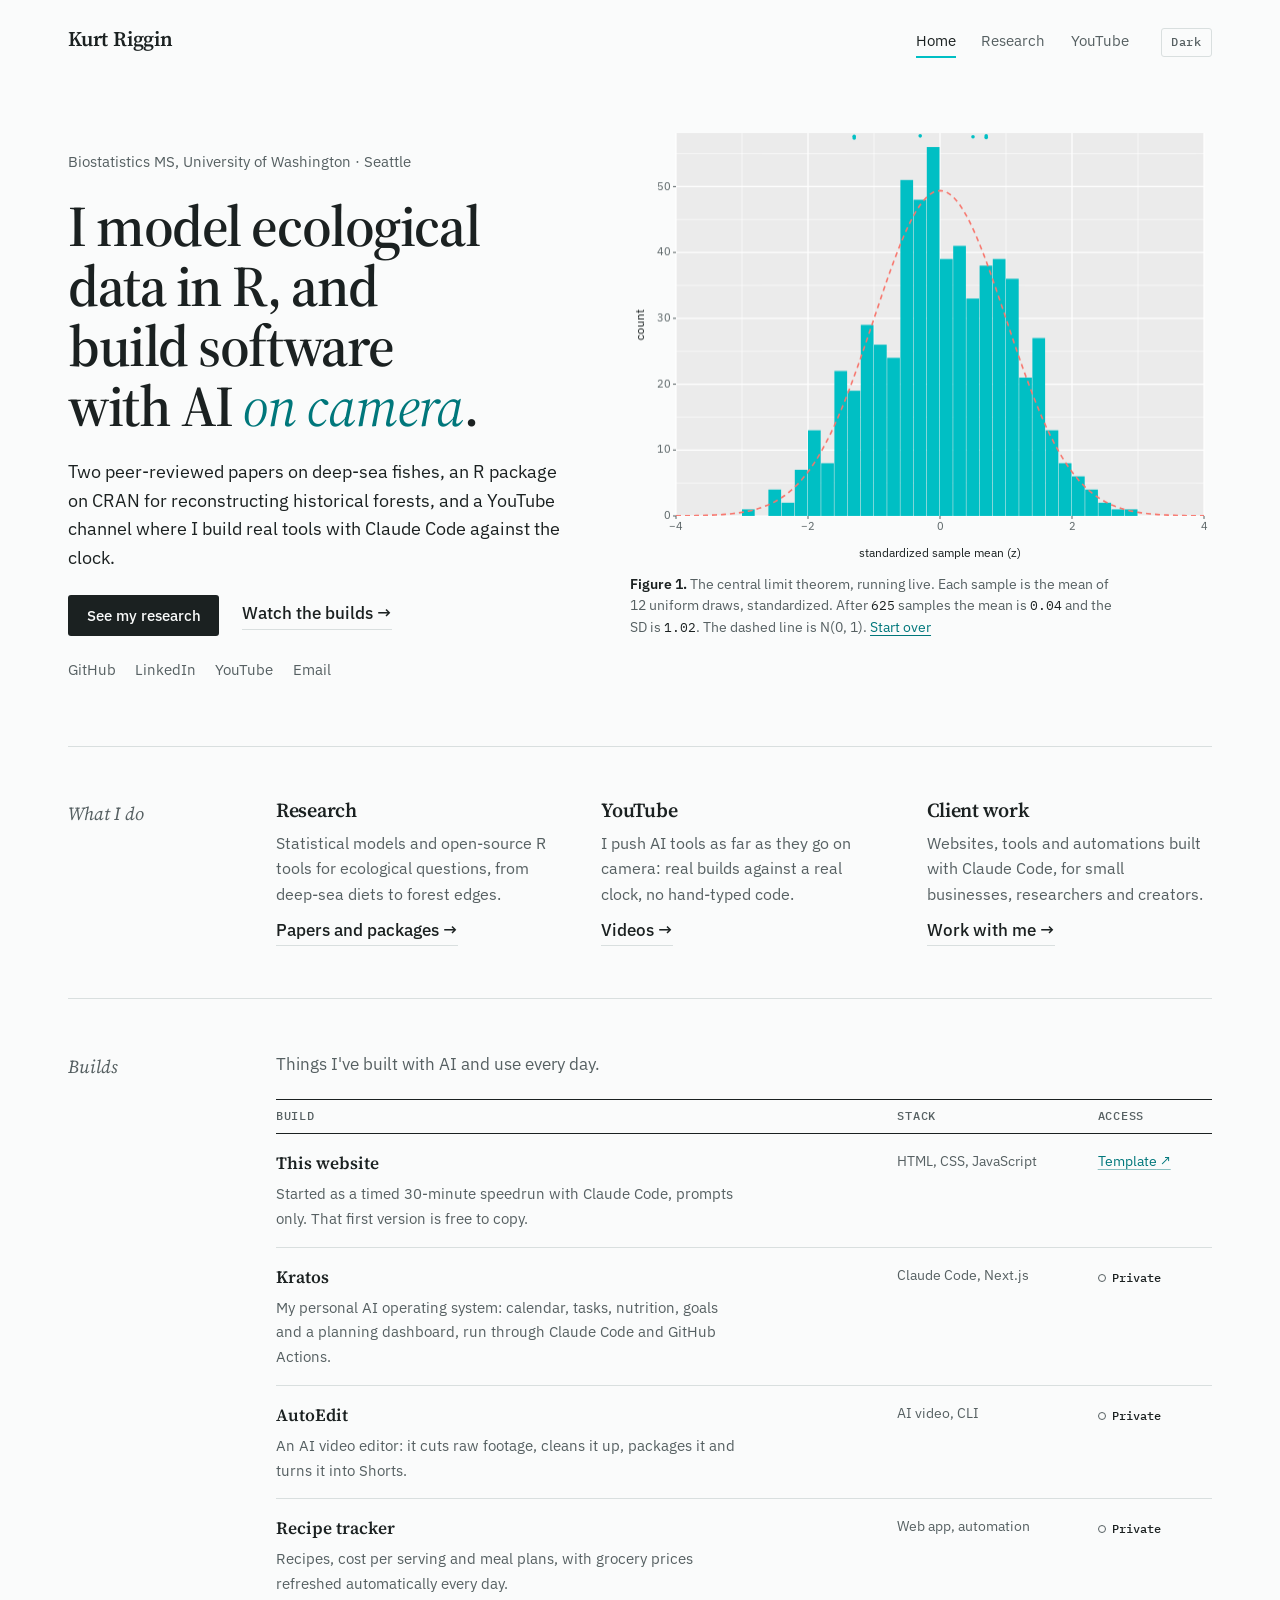
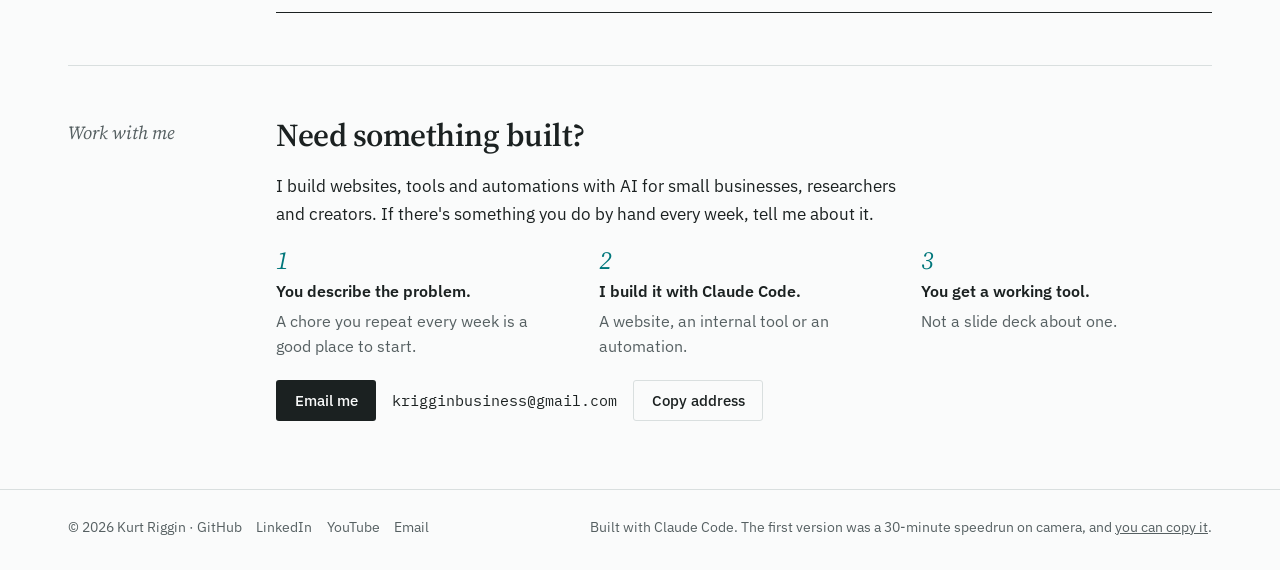
==== commit b791154c: "Redesign: a statistician's report instead of a dark dev template Drops the effects that read as a ge" ====
--- a/index.html
+++ b/index.html
@@ -2,143 +2,118 @@
 <html lang="en">
 <head>
   <meta charset="utf-8">
-  <meta name="viewport" content="width=device-width, initial-scale=1">
-  <title>Kurt — Home</title>
-  <meta name="description" content="Kurt Riggin — Biostatistician, YouTuber and AI builder.">
+  <meta name="viewport" content="width=device-width, initial-scale=1, viewport-fit=cover">
+  <title>Kurt Riggin</title>
+  <meta name="description" content="Kurt Riggin: biostatistician, YouTuber and AI builder.">
   <meta property="og:title" content="Kurt Riggin">
   <meta property="og:description" content="Biostatistics MS student at the University of Washington. Research, R packages, AI builds and videos.">
-  <meta name="theme-color" content="#050505">
-  <script>/* set theme before first paint: saved choice, else system setting */var t;try{t=localStorage.getItem("theme")}catch(e){}if(t!=="light"&&t!=="dark")t=matchMedia("(prefers-color-scheme: light)").matches?"light":"dark";document.documentElement.dataset.theme=t;</script>
+  <meta name="theme-color" content="#fafbfb">
+  <script>/* apply a saved theme choice before first paint; otherwise CSS follows the system setting */var t;try{t=localStorage.getItem("theme")}catch(e){}if(t==="light"||t==="dark")document.documentElement.dataset.theme=t;</script>
   <link rel="preconnect" href="https://fonts.googleapis.com">
   <link rel="preconnect" href="https://fonts.gstatic.com" crossorigin>
-  <link href="https://fonts.googleapis.com/css2?family=Inter:wght@400;500;600;700;800&family=JetBrains+Mono:wght@500;600;700&display=swap" rel="stylesheet">
+  <link href="https://fonts.googleapis.com/css2?family=IBM+Plex+Mono:wght@400;500&family=IBM+Plex+Sans:ital,wght@0,400;0,500;0,600;1,400&family=Source+Serif+4:ital,opsz,wght@0,8..60,400..700;1,8..60,400..600&display=swap" rel="stylesheet">
   <link rel="stylesheet" href="css/style.css">
-  <link rel="icon" href="data:image/svg+xml,<svg xmlns='http://www.w3.org/2000/svg' viewBox='0 0 100 100'><rect width='100' height='100' rx='22' fill='black'/><text x='50' y='70' font-size='62' font-family='monospace' font-weight='700' fill='white' text-anchor='middle'>K</text></svg>">
+  <link rel="icon" href="data:image/svg+xml,<svg xmlns='http://www.w3.org/2000/svg' viewBox='0 0 100 100'><rect width='100' height='100' rx='14' fill='%231b2121'/><text x='50' y='73' font-size='70' font-family='Georgia,serif' font-style='italic' fill='%2300bfc4' text-anchor='middle'>K</text></svg>">
 </head>
 <body>
-  <div class="bg-glow"><span></span><span></span><span></span></div>
-  <div class="bg-grid"></div>
-  <div class="bg-grid bg-grid-lit"></div>
-  <div class="spotlight"></div>
-  <div class="progress"></div>
-
-  <header class="nav">
-    <div class="nav-inner">
-      <a href="index.html" class="logo">kurt<span class="dot">.</span>dev</a>
-      <button class="kbd-btn" id="cmdk-open" aria-label="Open command palette"><span>⌘K</span></button>
-      <button class="theme-btn" id="theme-toggle" type="button" aria-label="Toggle light or dark theme" title="Toggle theme">
-        <svg class="sun" viewBox="0 0 24 24" aria-hidden="true"><circle cx="12" cy="12" r="4"/><path d="M12 2v2M12 20v2M4.93 4.93l1.41 1.41M17.66 17.66l1.41 1.41M2 12h2M20 12h2M4.93 19.07l1.41-1.41M17.66 6.34l1.41-1.41"/></svg>
-        <svg class="moon" viewBox="0 0 24 24" aria-hidden="true"><path d="M21 12.79A9 9 0 1 1 11.21 3 7 7 0 0 0 21 12.79z"/></svg>
-      </button>
-      <nav class="tabs">
+  <header class="masthead">
+    <div class="wrap">
+      <a class="name" href="index.html">Kurt Riggin</a>
+      <nav class="nav" aria-label="Main">
         <a href="index.html">Home</a>
-        <a href="academic.html">Academic</a>
+        <a href="academic.html">Research</a>
         <a href="youtube.html">YouTube</a>
       </nav>
+      <button class="theme-btn" id="theme-toggle" type="button">Dark</button>
     </div>
   </header>
 
   <main>
-    <section class="hero">
-      <canvas id="network" aria-hidden="true"></canvas>
-      <div>
-        <div class="hero-badge"><span class="pulse"></span> <span data-scramble>Data, science &amp; stories</span></div>
-        <h1>Hi, I'm <span class="gradient-text">Kurt</span></h1>
-        <p class="typing-line">I'm <span class="article">a</span> <span class="typed gradient-text"></span><span class="cursor"></span></p>
-        <div class="socials" data-socials></div>
-        <div class="hero-cta">
-          <a class="btn btn-primary" href="academic.html">View my research</a>
-          <a class="btn btn-ghost" href="youtube.html">Watch my videos</a>
+    <div class="wrap">
+      <section class="hero">
+        <div class="hero-text">
+          <p class="kicker">Biostatistics MS, University of Washington · Seattle</p>
+          <h1>I model ecological data in R, and build software with AI <em>on camera</em>.</h1>
+          <p class="prose">Two peer-reviewed papers on deep-sea fishes, an R package on CRAN for reconstructing historical forests, and a YouTube channel where I build real tools with Claude Code against the clock.</p>
+          <div class="actions">
+            <a class="btn btn-ink" href="academic.html">See my research</a>
+            <a class="arrow-link" href="youtube.html">Watch the builds</a>
+          </div>
+          <div class="social-line" data-socials></div>
         </div>
-      </div>
-      <div class="hint">move your cursor · press <kbd>⌘K</kbd></div>
-    </section>
-    <div class="marquee" aria-hidden="true"><div class="marquee-track">
-      <span>Biostatistics</span><span>R</span><span>GLMMs</span><span>Bayesian inference</span><span>Ecology</span><span>Data visualization</span><span>PERMANOVA</span><span>YouTube</span><span>Claude Code</span><span>AI automation</span><span>Open source</span>
-      <span>Biostatistics</span><span>R</span><span>GLMMs</span><span>Bayesian inference</span><span>Ecology</span><span>Data visualization</span><span>PERMANOVA</span><span>YouTube</span><span>Claude Code</span><span>AI automation</span><span>Open source</span>
-    </div></div>
+        <figure>
+          <canvas class="plot" id="clt" role="img" aria-label="Histogram of standardized sample means filling in to match a normal curve"></canvas>
+          <figcaption><b>Figure 1.</b> The central limit theorem, running live. Each sample is the mean of 12 uniform draws, standardized. After <span class="num" id="clt-n">0</span> samples the mean is <span class="num" id="clt-mu">0.00</span> and the SD is <span class="num" id="clt-sd">0.00</span>. The dashed line is N(0,&nbsp;1). <button class="text-btn" id="clt-reset" type="button">Start over</button></figcaption>
+        </figure>
+      </section>
 
-    <section>
-      <div class="container">
-        <div class="feature reveal clt">
-          <div>
-            <p class="eyebrow">// Live simulation</p>
-            <h3>The central limit theorem, live.</h3>
-            <p>Each dot is the mean of 12 random draws. Watch thousands of them pile up into a bell curve, the idea most of statistics is built on.</p>
-            <div class="clt-stats"><div><b id="clt-n">0</b><span>samples</span></div><div><b id="clt-mu">0.00</b><span>mean</span></div><div><b id="clt-sd">0.00</b><span>std. dev.</span></div></div>
-            <button class="btn btn-ghost" id="clt-reset" style="margin-top:18px">Reset simulation</button>
+      <section class="block">
+        <h2 class="head">What I do</h2>
+        <div class="body">
+          <div class="trio">
+            <div><h3>Research</h3><p>Statistical models and open-source R tools for ecological questions, from deep-sea diets to forest edges.</p><a class="arrow-link" href="academic.html">Papers and packages</a></div>
+            <div><h3>YouTube</h3><p>I push AI tools as far as they go on camera: real builds against a real clock, no hand-typed code.</p><a class="arrow-link" href="youtube.html">Videos</a></div>
+            <div><h3>Client work</h3><p>Websites, tools and automations built with Claude Code, for small businesses, researchers and creators.</p><a class="arrow-link" href="#work">Work with me</a></div>
           </div>
-          <canvas id="clt" aria-label="Animated histogram forming a normal distribution"></canvas>
         </div>
-      </div>
-    </section>
+      </section>
 
-    <section style="padding-top:0">
-      <div class="container">
-        <p class="eyebrow reveal">// What I do</p>
-        <h2 class="reveal" style="margin-bottom:28px">Three sides, one curiosity.</h2>
-        <div class="grid">
-          <a class="card reveal" href="academic.html"><div class="card-icon">01</div><h3>Biostatistics</h3><p>Statistical models and open-source R tools for ecological questions, from deep-sea diets to forest edges.</p><span class="card-link">Explore research →</span></a>
-          <a class="card reveal" href="youtube.html"><div class="card-icon">02</div><h3>YouTube</h3><p>I push AI tools as far as they go on camera: real builds against a real clock, no hand-typed code.</p><span class="card-link">Watch videos →</span></a>
-          <a class="card reveal" href="#work"><div class="card-icon">03</div><h3>AI builds</h3><p>Websites, tools and automations built with Claude Code, for me and for people who need one.</p><span class="card-link">Work with me →</span></a>
+      <section class="block">
+        <h2 class="head">Latest videos</h2>
+        <div class="body">
+          <div class="videos" id="latest-videos"></div>
+          <a class="arrow-link" href="youtube.html" style="align-self:flex-start">All videos</a>
         </div>
-      </div>
-    </section>
+      </section>
 
-    <section style="padding-top:0">
-      <div class="container">
-        <p class="eyebrow reveal">// Latest on YouTube</p>
-        <h2 class="reveal" style="margin-bottom:28px">Fresh off the timeline.</h2>
-        <div class="grid" id="latest-videos"></div>
-        <a class="card-link reveal" href="youtube.html" style="margin-top:22px">All videos →</a>
-      </div>
-    </section>
+      <section class="block">
+        <h2 class="head">Builds</h2>
+        <div class="body">
+          <p class="prose muted">Things I've built with AI and use every day.</p>
+          <div class="table-wrap">
+            <table class="stack">
+              <thead><tr><th>Build</th><th>Stack</th><th>Access</th></tr></thead>
+              <tbody>
+                <tr><td><span class="t">This website</span><span class="d">Started as a timed 30-minute speedrun with Claude Code, prompts only. That first version is free to copy.</span></td><td class="small" data-label="Stack">HTML, CSS, JavaScript</td><td class="small"><a class="link out" href="https://github.com/kriggithub/YT_Portfolio_Website_Template" target="_blank" rel="noopener">Template</a></td></tr>
+                <tr><td><span class="t">Kratos</span><span class="d">My personal AI operating system: calendar, tasks, nutrition, goals and a planning dashboard, run through Claude Code and GitHub Actions.</span></td><td class="small" data-label="Stack">Claude Code, Next.js</td><td><span class="status private">Private</span></td></tr>
+                <tr><td><span class="t">AutoEdit</span><span class="d">An AI video editor: it cuts raw footage, cleans it up, packages it and turns it into Shorts.</span></td><td class="small" data-label="Stack">AI video, CLI</td><td><span class="status private">Private</span></td></tr>
+                <tr><td><span class="t">Recipe tracker</span><span class="d">Recipes, cost per serving and meal plans, with grocery prices refreshed automatically every day.</span></td><td class="small" data-label="Stack">Web app, automation</td><td><span class="status private">Private</span></td></tr>
+              </tbody>
+            </table>
+          </div>
+        </div>
+      </section>
 
-    <section style="padding-top:0">
-      <div class="container">
-        <p class="eyebrow reveal">// Things I've built</p>
-        <h2 class="reveal" style="margin-bottom:28px">Built with AI, used every day.</h2>
-        <div class="grid" style="grid-template-columns:repeat(auto-fill,minmax(min(100%,420px),1fr))">
-          <a class="card reveal" href="https://github.com/kriggithub/YT_Portfolio_Website_Template" target="_blank" rel="noopener"><div class="card-icon">01</div><h3>This website</h3><p>Built from scratch in a timed 30-minute speedrun with Claude Code, prompts only. The code is free to copy.</p><div class="tags"><span class="tag">HTML/CSS/JS</span><span class="tag pink">Free template</span></div><span class="card-link">Copy it →</span></a>
-          <article class="card reveal"><div class="card-icon">02</div><h3>Kratos</h3><p>My personal AI operating system: calendar, tasks, nutrition, goals and a planning dashboard, run through Claude Code and GitHub Actions.</p><div class="tags"><span class="tag">Claude Code</span><span class="tag">Next.js</span><span class="tag alt">Private</span></div></article>
-          <article class="card reveal"><div class="card-icon">03</div><h3>AutoEdit</h3><p>An AI video editor: it cuts raw footage, cleans it up, packages it and turns it into Shorts.</p><div class="tags"><span class="tag">AI video</span><span class="tag">CLI</span><span class="tag alt">Private</span></div></article>
-          <article class="card reveal"><div class="card-icon">04</div><h3>Recipe tracker</h3><p>Recipes, cost per serving and meal plans, with grocery prices refreshed automatically every day.</p><div class="tags"><span class="tag">Web app</span><span class="tag">Automation</span><span class="tag alt">Private</span></div></article>
+      <section class="block" id="work">
+        <h2 class="head">Work with me</h2>
+        <div class="body">
+          <h3 style="font-size:clamp(1.5rem,3vw,2rem)">Need something built?</h3>
+          <p class="prose">I build websites, tools and automations with AI for small businesses, researchers and creators. If there's something you do by hand every week, tell me about it.</p>
+          <ol class="steps">
+            <li><b>You describe the problem.</b> A chore you repeat every week is a good place to start.</li>
+            <li><b>I build it with Claude Code.</b> A website, an internal tool or an automation.</li>
+            <li><b>You get a working tool.</b> Not a slide deck about one.</li>
+          </ol>
+          <div class="contact">
+            <a class="btn btn-ink" data-link="email" href="#">Email me</a>
+            <span class="email-text" data-email></span>
+            <button class="btn btn-line" id="copy-email" type="button">Copy address</button>
+          </div>
         </div>
-      </div>
-    </section>
-
-    <section id="work" style="padding-top:0">
-      <div class="container">
-        <div class="feature reveal">
-          <div>
-            <p class="eyebrow">// Work with me</p>
-            <h3>Need something built?</h3>
-            <p>I build websites, tools and automations with AI for small businesses, researchers and creators. If there's something you do by hand every week, tell me about it.</p>
-            <div class="hero-cta" style="justify-content:flex-start;margin-top:22px">
-              <a class="btn btn-primary" data-link="email" href="#">Email me</a>
-              <a class="btn btn-ghost" data-link="youtube" href="#" target="_blank" rel="noopener">Watch me build</a>
-            </div>
-          </div>
-          <pre class="code"><span class="c"># how it works</span>
-<span class="k">1.</span> you tell me the problem
-<span class="k">2.</span> I build it with Claude Code
-<span class="k">3.</span> you get a working tool,
-   not a slide deck</pre>
-        </div>
-      </div>
-    </section>
+      </section>
+    </div>
   </main>
 
   <footer>
-    <div class="container footer-inner">
-      <span>© <span data-year></span> Kurt Riggin. Built in a 30-minute speedrun with Claude Code · <a href="https://github.com/kriggithub/YT_Portfolio_Website_Template" target="_blank" rel="noopener" style="text-decoration:underline">copy it</a></span>
-      <div class="socials" data-socials></div>
+    <div class="wrap">
+      <span>© <span data-year></span> Kurt Riggin · <span class="social-line" data-socials></span></span>
+      <span>Built with Claude Code. The first version was a 30-minute speedrun on camera, and <a href="https://github.com/kriggithub/YT_Portfolio_Website_Template" target="_blank" rel="noopener">you can copy it</a>.</span>
     </div>
   </footer>
 
   <script src="js/config.js"></script>
   <script src="js/youtube-data.js"></script>
   <script src="js/main.js"></script>
-  <script src="js/fx.js"></script>
+  <script src="js/clt.js"></script>
 </body>
 </html>
--- a/css/style.css
+++ b/css/style.css
@@ -1,485 +1,297 @@
-/* ===== Theme ===== */
+/* Layout: a left-aligned research report. Each section is a two-column grid:
+   a narrow margin column carries the section's running head (serif italic),
+   the content sits to its right. The ggplot-style figure panel and the R
+   console are the only filled surfaces; everything else is type and space.
+   Palette borrows ggplot2's own defaults: theme_grey's grey92 panel with
+   white gridlines, and the two-group hue pair (#00BFC4 / #F8766D). */
 :root {
-  --bg: #050505;
-  --bg-2: #0e0e10;
-  --card: rgba(var(--ink), 0.035);
-  --card-hover: rgba(var(--ink), 0.06);
-  --border: rgba(var(--ink), 0.08);
-  --text: #f4f4f5;
-  --muted: #8b8b93;
-  --accent: #ffffff;
-  --accent-2: #a1a1aa;
-  --accent-3: #52525b;
-  --ink: 255, 255, 255;      /* foreground as an RGB triplet, for rgba(var(--ink), a) */
-  --paper: 5, 5, 5;          /* background as an RGB triplet */
-  --on-accent: #050505;      /* text on solid accent fills */
-  --code-bg: #000;
-  --code-text: #c9d1e6;
-  --tag-text: #d4d4d8;
-  --tag-alt: #a1a1aa;
-  --marquee-dim: #3f3f46;
-  --marquee-lit: #a1a1aa;
-  --grad-end: #71717a;
-  --scrim: rgba(0, 0, 0, .6);
-  --shadow: rgba(0, 0, 0, 1);
-  --radius: 18px;
-  --max: 1120px;
-  --font: "Inter", system-ui, -apple-system, Segoe UI, Roboto, sans-serif;
-  --mono: "JetBrains Mono", ui-monospace, SFMono-Regular, Menlo, monospace;
+  --paper: #fafbfb;
+  --ink: #1b2121;
+  --ink-2: #566062;
+  --rule: #d9dfdf;
+  --panel: #ebebeb;          /* ggplot2 theme_grey panel.background (grey92) */
+  --grid: #ffffff;           /* ggplot2 panel.grid */
+  --teal: #00bfc4;           /* ggplot2 default hue, group 2 */
+  --salmon: #f8766d;         /* ggplot2 default hue, group 1 */
+  --link: #00777b;           /* teal, darkened for text contrast */
+  --console: #f0f3f3;
+  --on-ink: #fafbfb;
+
+  --display: "Source Serif 4", "Source Serif Pro", Georgia, "Times New Roman", serif;
+  --body: "IBM Plex Sans", system-ui, -apple-system, "Segoe UI", Roboto, sans-serif;
+  --mono: "IBM Plex Mono", ui-monospace, SFMono-Regular, Menlo, Consolas, monospace;
+
+  --page: 74rem;
+  --margin-col: 10.5rem;
+  --measure: 64ch;
+  color-scheme: light;
+}
+@media (prefers-color-scheme: dark) {
+  :root:not([data-theme="light"]) {
+    --paper: #111515; --ink: #e3e9e9; --ink-2: #95a1a2; --rule: #283030;
+    --panel: #1c2222; --grid: #2b3434; --teal: #00bfc4; --salmon: #f8766d;
+    --link: #5fd2d6; --console: #172020; --on-ink: #111515;
+    color-scheme: dark;
+  }
+}
+:root[data-theme="dark"] {
+  --paper: #111515; --ink: #e3e9e9; --ink-2: #95a1a2; --rule: #283030;
+  --panel: #1c2222; --grid: #2b3434; --teal: #00bfc4; --salmon: #f8766d;
+  --link: #5fd2d6; --console: #172020; --on-ink: #111515;
   color-scheme: dark;
 }
 
-/* Light theme: set by js (data-theme on <html>), remembered in localStorage */
-:root[data-theme="light"] {
-  --bg: #fafafa;
-  --bg-2: #efeff1;
-  --card: rgba(0, 0, 0, 0.025);
-  --card-hover: rgba(0, 0, 0, 0.045);
-  --border: rgba(0, 0, 0, 0.1);
-  --text: #0a0a0a;
-  --muted: #5c5c66;
-  --accent: #0a0a0a;
-  --accent-2: #71717a;
-  --accent-3: #a1a1aa;
-  --ink: 0, 0, 0;
-  --paper: 250, 250, 250;
-  --on-accent: #fafafa;
-  --code-bg: #f1f1f3;
-  --code-text: #27272a;
-  --tag-text: #3f3f46;
-  --tag-alt: #52525b;
-  --marquee-dim: #d4d4d8;
-  --marquee-lit: #52525b;
-  --grad-end: #a1a1aa;
-  --scrim: rgba(0, 0, 0, .25);
-  --shadow: rgba(0, 0, 0, .25);
-  color-scheme: light;
-}
-/* Fills that use ink at dark-theme strength read too heavy on white */
-:root[data-theme="light"] .feature { background: linear-gradient(135deg, rgba(0,0,0,.035), rgba(0,0,0,.015)); }
-:root[data-theme="light"] .card-icon { background: rgba(0,0,0,.05); }
-:root[data-theme="light"] .tag { background: rgba(0,0,0,.04); border-color: rgba(0,0,0,.12); }
-:root[data-theme="light"] .cmdk { background: #fff; }
-/* Brief cross-fade when the theme is switched */
-html.theme-anim, html.theme-anim *, html.theme-anim *::before, html.theme-anim *::after {
-  transition: background-color .35s ease, color .35s ease, border-color .35s ease, box-shadow .35s ease !important;
-}
-
-* { box-sizing: border-box; margin: 0; padding: 0; }
-html { scroll-behavior: smooth; }
+/* ===== Base ===== */
+*, *::before, *::after { box-sizing: border-box; }
+* { margin: 0; padding: 0; }
+html { -webkit-text-size-adjust: 100%; }
 body {
-  font-family: var(--font);
-  background: var(--bg);
-  color: var(--text);
-  line-height: 1.6;
-  min-height: 100vh;
-  display: flex;
-  flex-direction: column;
-  overflow-x: hidden;
-  -webkit-font-smoothing: antialiased;
-}
-a { color: inherit; text-decoration: none; }
+  font-family: var(--body); font-size: 1.0625rem; line-height: 1.62;
+  background: var(--paper); color: var(--ink);
+  min-height: 100vh; display: flex; flex-direction: column;
+  -webkit-font-smoothing: antialiased; text-rendering: optimizeLegibility;
+}
 img { max-width: 100%; display: block; }
-
-/* ===== Animated background ===== */
-.bg-glow { position: fixed; inset: 0; z-index: -1; overflow: hidden; pointer-events: none; }
-.bg-glow span {
-  position: absolute; border-radius: 50%; filter: blur(120px); opacity: 0.06;
-  animation: float 22s ease-in-out infinite alternate;
-}
-.bg-glow span:nth-child(1) { width: 520px; height: 520px; background: var(--accent); top: -160px; left: -120px; }
-.bg-glow span:nth-child(2) { width: 460px; height: 460px; background: var(--accent-2); bottom: -180px; right: -100px; animation-delay: -7s; }
-.bg-glow span:nth-child(3) { width: 340px; height: 340px; background: var(--accent-3); top: 40%; left: 55%; opacity: 0.18; animation-delay: -14s; }
-.bg-grid {
-  position: fixed; inset: 0; z-index: -1; pointer-events: none;
+[hidden] { display: none !important; }
+a { color: inherit; }
+p a, .cite a, td a, .link {
+  color: var(--link); text-decoration: underline; text-decoration-thickness: 1px;
+  text-underline-offset: .18em; text-decoration-color: color-mix(in srgb, var(--link) 45%, transparent);
+}
+p a:hover, .cite a:hover, td a:hover, .link:hover { text-decoration-color: currentColor; }
+:focus-visible { outline: 2px solid var(--teal); outline-offset: 3px; border-radius: 2px; }
+::selection { background: color-mix(in srgb, var(--teal) 35%, transparent); }
+h1, h2, h3 { font-family: var(--display); font-weight: 600; line-height: 1.12; letter-spacing: -0.015em; text-wrap: balance; }
+em { font-style: italic; }
+b, strong { font-weight: 600; }
+
+.wrap {
+  width: 100%; max-width: var(--page); margin: 0 auto;
+  padding-left: max(20px, env(safe-area-inset-left, 0px));
+  padding-right: max(20px, env(safe-area-inset-right, 0px));
+}
+
+/* ===== Masthead ===== */
+.masthead .wrap {
+  display: flex; align-items: baseline; gap: 2rem; flex-wrap: wrap;
+  padding-block: 1.4rem 1.2rem;
+}
+.name {
+  font-family: var(--display); font-weight: 600; font-size: 1.3rem; letter-spacing: -0.01em;
+  text-decoration: none; margin-right: auto;
+}
+.nav { display: flex; gap: 1.6rem; font-size: .95rem; }
+.nav a { text-decoration: none; color: var(--ink-2); padding-bottom: 3px; border-bottom: 2px solid transparent; }
+.nav a:hover { color: var(--ink); }
+.nav a.active { color: var(--ink); border-bottom-color: var(--teal); }
+.theme-btn {
+  font: 500 .75rem/1 var(--mono); letter-spacing: .04em; color: var(--ink-2);
+  background: none; border: 1px solid var(--rule); border-radius: 3px; padding: .45rem .6rem; cursor: pointer;
+}
+.theme-btn:hover { color: var(--ink); border-color: var(--ink-2); }
+
+/* ===== Sections: margin column + content ===== */
+main { flex: 1; }
+.block {
+  display: grid; grid-template-columns: var(--margin-col) minmax(0, 1fr); gap: 1rem 2.5rem;
+  padding-block: 3.25rem; border-top: 1px solid var(--rule);
+}
+.block > .head {
+  font-family: var(--display); font-style: italic; font-weight: 400; font-size: 1.15rem;
+  color: var(--ink-2); letter-spacing: 0; line-height: 1.3; padding-top: .2rem;
+}
+.block > .body { min-width: 0; display: flex; flex-direction: column; gap: 1.25rem; }
+.block h2 { font-size: clamp(1.6rem, 3vw, 2.1rem); }
+.block h3 { font-size: 1.3rem; }
+.prose { max-width: var(--measure); color: var(--ink); }
+.prose + .prose { margin-top: -.25rem; }
+.muted { color: var(--ink-2); }
+.meta { font-family: var(--mono); font-size: .8rem; color: var(--ink-2); letter-spacing: .01em; }
+
+/* ===== Hero (home) ===== */
+.hero {
+  display: grid; grid-template-columns: minmax(0, 1fr) minmax(0, 1.15fr); gap: 3.5rem; align-items: start;
+  padding-block: 3rem 4rem;
+}
+.hero-text { display: flex; flex-direction: column; gap: 1.4rem; padding-top: 1.5rem; }
+.kicker { font-size: .95rem; color: var(--ink-2); }
+.hero h1 { font-size: clamp(2.4rem, 5vw, 3.6rem); font-weight: 600; letter-spacing: -0.025em; line-height: 1.04; }
+.hero h1 em { font-weight: 400; color: var(--link); }
+.hero .prose { font-size: 1.1rem; max-width: 46ch; }
+.actions { display: flex; flex-wrap: wrap; align-items: center; gap: .75rem 1.4rem; }
+.btn {
+  display: inline-flex; align-items: center; gap: .5rem; font: 500 .95rem/1 var(--body);
+  padding: .75rem 1.1rem; border-radius: 3px; text-decoration: none; cursor: pointer; border: 1px solid transparent;
+}
+.btn-ink { background: var(--ink); color: var(--on-ink); }
+.btn-ink:hover { background: var(--link); }
+.btn-line { border-color: var(--rule); background: none; color: var(--ink); }
+.btn-line:hover { border-color: var(--ink-2); }
+.btn-yt { background: #cc0000; color: #fff; }
+.btn-yt:hover { background: #a30000; }
+.arrow-link { width: fit-content; font-weight: 500; text-decoration: none; color: var(--ink); border-bottom: 1px solid var(--rule); padding-bottom: 1px; }
+.arrow-link:hover { color: var(--link); border-bottom-color: var(--link); }
+.arrow-link::after { content: " →"; }
+.out::after { content: " ↗"; }
+.social-line { display: flex; flex-wrap: wrap; gap: .4rem 1.2rem; font-size: .92rem; color: var(--ink-2); }
+.social-line a { text-decoration: none; color: var(--ink-2); }
+.social-line a:hover { color: var(--link); }
+
+/* ===== Figure (ggplot-style canvas) ===== */
+figure { margin: 0; display: flex; flex-direction: column; gap: .75rem; min-width: 0; }
+.plot { width: 100%; max-width: 100%; aspect-ratio: 4 / 3; display: block; }
+figcaption { font-size: .88rem; line-height: 1.55; color: var(--ink-2); max-width: 62ch; }
+figcaption b { color: var(--ink); font-weight: 600; }
+.num { font-family: var(--mono); font-size: .84rem; color: var(--ink); font-variant-numeric: tabular-nums; }
+.text-btn {
+  font: inherit; color: var(--link); background: none; border: 0; padding: 0; cursor: pointer;
+  text-decoration: underline; text-underline-offset: .18em;
+}
+
+/* ===== Three-column "what I do" ===== */
+.trio { display: grid; grid-template-columns: repeat(3, minmax(0, 1fr)); gap: 2rem 2.5rem; }
+.trio > div { display: flex; flex-direction: column; gap: .6rem; }
+.trio h3 { font-size: 1.25rem; }
+.trio p { color: var(--ink-2); font-size: .98rem; flex: 1; }
+.swatch { width: 1.6rem; height: .5rem; border-radius: 1px; }
+.sw-teal { background: var(--teal); } .sw-salmon { background: var(--salmon); } .sw-ink { background: var(--ink-2); }
+
+/* ===== Tables (research projects, builds) ===== */
+.table-wrap { overflow-x: auto; }
+table { width: 100%; border-collapse: collapse; font-size: .95rem; }
+caption { caption-side: top; text-align: left; font-size: .88rem; color: var(--ink-2); padding-bottom: .75rem; }
+caption b { color: var(--ink); font-weight: 600; }
+thead th {
+  font: 500 .74rem/1.2 var(--mono); letter-spacing: .06em; text-transform: uppercase; color: var(--ink-2);
+  text-align: left; padding: .6rem 1rem .6rem 0; border-top: 1.5px solid var(--ink); border-bottom: 1px solid var(--ink);
+}
+tbody td { padding: 1rem 1rem 1rem 0; vertical-align: top; border-bottom: 1px solid var(--rule); }
+tbody tr:last-child td { border-bottom: 1.5px solid var(--ink); }
+td .t { font-family: var(--display); font-weight: 600; font-size: 1.08rem; color: var(--ink); display: block; margin-bottom: .2rem; }
+td .d { color: var(--ink-2); display: block; max-width: 52ch; }
+td.small { font-size: .88rem; color: var(--ink-2); }
+td.small:last-child { white-space: nowrap; }
+.status { font: 500 .74rem/1 var(--mono); white-space: nowrap; display: inline-flex; align-items: center; gap: .4rem; margin-top: .5rem; color: var(--ink); }
+.status::before { content: ""; width: .5rem; height: .5rem; border-radius: 50%; background: var(--teal); }
+.status.wip::before { background: var(--salmon); }
+.status.private::before { background: transparent; border: 1px solid var(--ink-2); }
+
+/* ===== R console ===== */
+.console {
+  font-family: var(--mono); font-size: .86rem; line-height: 1.7; background: var(--console);
+  border-radius: 3px; padding: 1rem 1.2rem; overflow-x: auto; color: var(--ink); white-space: pre;
+}
+.console .p { color: var(--link); user-select: none; }
+.console .c { color: var(--ink-2); }
+.console .s { color: var(--ink); }
+
+/* Packages */
+.pkg { display: grid; grid-template-columns: minmax(0, 1fr) minmax(0, 1fr); gap: 1.5rem 2.5rem; align-items: start; }
+.pkg + .pkg { padding-top: 2rem; border-top: 1px dashed var(--rule); }
+.pkg h3 { font-family: var(--mono); font-weight: 500; font-size: 1.25rem; letter-spacing: -0.01em; display: flex; align-items: baseline; gap: .75rem; flex-wrap: wrap; }
+.pkg h3 .meta { font-size: .75rem; }
+.pkg > div { display: flex; flex-direction: column; gap: .8rem; min-width: 0; }
+
+/* ===== Steps / contact ===== */
+.steps { list-style: none; counter-reset: s; display: grid; grid-template-columns: repeat(3, minmax(0, 1fr)); gap: 1.5rem 2rem; }
+.steps li { counter-increment: s; display: flex; flex-direction: column; gap: .3rem; color: var(--ink-2); font-size: .98rem; }
+.steps li::before { content: counter(s); font-family: var(--display); font-style: italic; font-size: 1.6rem; line-height: 1; color: var(--link); }
+.steps b { color: var(--ink); }
+.contact { display: flex; flex-wrap: wrap; align-items: center; gap: .75rem 1rem; }
+.email-text { font-family: var(--mono); font-size: .92rem; user-select: all; }
+
+/* ===== Definition rows (education, methods) ===== */
+.rows { display: flex; flex-direction: column; }
+.row { display: grid; grid-template-columns: 7.5rem minmax(0, 1fr); gap: .25rem 1.5rem; padding-block: .9rem; border-bottom: 1px solid var(--rule); }
+.row:first-child { border-top: 1px solid var(--rule); }
+.row > :first-child { font-family: var(--mono); font-size: .82rem; color: var(--ink-2); padding-top: .2rem; }
+.row h3 { font-size: 1.1rem; margin-bottom: .1rem; }
+.row p { color: var(--ink-2); font-size: .95rem; }
+
+/* Publications: APA-style hanging indent */
+.refs { list-style: none; display: flex; flex-direction: column; gap: 1.1rem; max-width: 72ch; }
+.cite { padding-left: 2em; text-indent: -2em; font-size: .97rem; line-height: 1.6; }
+.cite .me { font-weight: 600; }
+.doi { font-family: var(--mono); font-size: .82rem; }
+
+/* ===== Page head (inner pages) ===== */
+.page-head { padding-block: 3rem 3rem; display: flex; flex-direction: column; gap: 1.2rem; }
+.page-head h1 { font-size: clamp(2.3rem, 5.5vw, 3.75rem); letter-spacing: -0.025em; line-height: 1.04; max-width: 18ch; }
+.page-head h1 em { font-weight: 400; color: var(--link); }
+.page-head .prose { font-size: 1.1rem; }
+.summary { font-family: var(--mono); font-size: .85rem; color: var(--ink-2); display: flex; flex-wrap: wrap; gap: .3rem 1.4rem; }
+.summary b { color: var(--ink); font-weight: 500; font-variant-numeric: tabular-nums; }
+
+/* ===== YouTube ===== */
+.channel { display: flex; align-items: center; gap: 1rem 1.5rem; flex-wrap: wrap; }
+.channel-avatar {
+  width: 3.5rem; height: 3.5rem; border-radius: 50%; flex-shrink: 0; display: grid; place-items: center;
+  background: var(--ink); color: var(--on-ink); font: 600 1.5rem/1 var(--display);
+}
+.channel-info { flex: 1; min-width: 12rem; }
+.channel-info h2 { font-size: 1.3rem; }
+.video-frame { position: relative; aspect-ratio: 16 / 9; max-width: 100%; border-radius: 3px; overflow: hidden; background: var(--panel); }
+.video-frame iframe { position: absolute; inset: 0; width: 100%; height: 100%; border: 0; }
+.thumb-ph {
+  position: absolute; inset: 0; display: grid; place-items: center; text-align: center;
+  background-color: var(--panel);
   background-image:
-    linear-gradient(rgba(var(--ink), 0.025) 1px, transparent 1px),
-    linear-gradient(90deg, rgba(var(--ink), 0.025) 1px, transparent 1px);
-  background-size: 56px 56px;
-  mask-image: radial-gradient(ellipse at center, #000 30%, transparent 75%);
-}
-@keyframes float {
-  0% { transform: translate(0, 0) scale(1); }
-  100% { transform: translate(80px, 60px) scale(1.15); }
-}
-
-/* ===== Nav ===== */
-.nav {
-  position: sticky; top: 0; z-index: 50;
-  backdrop-filter: blur(14px); -webkit-backdrop-filter: blur(14px);
-  background: rgba(var(--paper), 0.6);
-  border-bottom: 1px solid var(--border);
-}
-.nav-inner {
-  max-width: var(--max); margin: 0 auto; padding: 14px 16px;
-  display: flex; align-items: center; justify-content: space-between; gap: 16px;
-}
-.logo { font-family: var(--mono); font-weight: 700; font-size: 1.1rem; letter-spacing: -0.02em; }
-.logo .dot { color: var(--accent); }
-.tabs { display: flex; gap: 4px; padding: 4px; border: 1px solid var(--border); border-radius: 999px; background: var(--card); }
-.tabs a {
-  padding: 7px 16px; border-radius: 999px; font-size: 0.92rem; color: var(--muted);
-  transition: color .2s, background .2s;
-}
-.tabs a:hover { color: var(--text); }
-.tabs a.active { color: var(--on-accent); background: var(--accent); font-weight: 600; }
-
-/* ===== Layout ===== */
-main { flex: 1; width: 100%; }
-.container { max-width: var(--max); margin: 0 auto; padding: 0 16px; }
-section { padding: 72px 0; }
-.eyebrow {
-  font-family: var(--mono); font-size: 0.8rem; color: var(--muted);
-  letter-spacing: 0.14em; text-transform: uppercase; margin-bottom: 12px;
-}
-h1, h2, h3 { line-height: 1.15; letter-spacing: -0.03em; }
-h2 { font-size: clamp(1.8rem, 4vw, 2.6rem); margin-bottom: 14px; }
-.lead { color: var(--muted); font-size: 1.08rem; max-width: 640px; }
-.gradient-text {
-  background: linear-gradient(180deg, var(--text) 20%, var(--grad-end) 120%);
-  -webkit-background-clip: text; background-clip: text; color: transparent;
-}
-
-/* ===== Hero ===== */
-.hero {
-  min-height: calc(100vh - 66px);
-  display: flex; align-items: center; justify-content: center; text-align: center;
-  padding: 40px 16px;
-}
-.hero-badge {
-  display: inline-flex; align-items: center; gap: 8px;
-  padding: 6px 14px; border-radius: 999px; border: 1px solid var(--border);
-  background: var(--card); color: var(--muted); font-size: 0.85rem; margin-bottom: 28px;
-}
-.hero-badge .pulse { width: 8px; height: 8px; border-radius: 50%; background: var(--accent-3); box-shadow: 0 0 0 0 rgba(var(--ink), .6); animation: pulse 2s infinite; }
-@keyframes pulse { 70% { box-shadow: 0 0 0 10px rgba(var(--ink), 0); } 100% { box-shadow: 0 0 0 0 rgba(var(--ink), 0); } }
-.hero h1 { font-size: clamp(3rem, 10vw, 6.5rem); font-weight: 800; letter-spacing: -0.05em; }
-.hero h1 .wave { display: inline-block; animation: wave 2.4s ease-in-out infinite; transform-origin: 70% 70%; }
-@keyframes wave { 0%,60%,100% { transform: rotate(0); } 10%,30% { transform: rotate(14deg); } 20% { transform: rotate(-8deg); } 40% { transform: rotate(-4deg); } 50% { transform: rotate(10deg); } }
-.typing-line {
-  margin-top: 18px; font-size: clamp(1.3rem, 4vw, 2.2rem); font-weight: 500; color: var(--muted);
-  min-height: 1.4em;
-}
-.typed { font-family: var(--mono); font-weight: 600; }
-.cursor {
-  display: inline-block; width: 3px; height: 1.05em; margin-left: 4px; vertical-align: -0.12em;
-  background: var(--accent); border-radius: 2px; animation: blink 1s steps(1) infinite;
-}
-@keyframes blink { 50% { opacity: 0; } }
-
-.socials { display: flex; justify-content: center; gap: 14px; margin-top: 44px; flex-wrap: wrap; }
-.social {
-  width: 54px; height: 54px; border-radius: 16px; display: grid; place-items: center;
-  border: 1px solid var(--border); background: var(--card); color: var(--muted);
-  transition: transform .25s, color .25s, border-color .25s, background .25s, box-shadow .25s;
-}
-.social svg { width: 22px; height: 22px; fill: currentColor; }
-.social:hover {
-  transform: translateY(-4px); color: var(--text); border-color: rgba(var(--ink), .5);
-  background: var(--card-hover); box-shadow: 0 10px 30px -10px rgba(var(--ink), .5);
-}
-.hero-cta { display: flex; gap: 12px; justify-content: center; margin-top: 36px; flex-wrap: wrap; }
-.btn {
-  display: inline-flex; align-items: center; gap: 8px; padding: 12px 22px; border-radius: 12px;
-  font-weight: 600; font-size: 0.95rem; transition: transform .2s, box-shadow .2s, background .2s;
-  border: 1px solid var(--border);
-}
-.btn svg { width: 16px; height: 16px; fill: currentColor; }
-.btn-primary { background: var(--accent); color: var(--on-accent); border: none; }
-.btn-primary:hover { transform: translateY(-2px); box-shadow: 0 12px 30px -10px rgba(var(--ink), .6); }
-.btn-ghost { background: var(--card); color: var(--text); }
-.btn-ghost:hover { background: var(--card-hover); transform: translateY(-2px); }
-
-.scroll-hint { margin-top: 64px; color: var(--muted); font-size: .8rem; font-family: var(--mono); opacity: .7; }
-
-/* ===== Page header ===== */
-.page-head { padding: 88px 0 24px; }
-.page-head h1 { font-size: clamp(2.4rem, 7vw, 4.2rem); font-weight: 800; margin-bottom: 16px; }
-
-/* ===== Cards ===== */
-.grid { display: grid; gap: 20px; grid-template-columns: repeat(auto-fill, minmax(300px, 1fr)); }
-.card {
-  position: relative; padding: 26px; border-radius: var(--radius);
-  border: 1px solid var(--border); background: var(--card);
-  transition: transform .25s, border-color .25s, background .25s;
-  display: flex; flex-direction: column; gap: 12px;
-}
-.card:hover { transform: translateY(-4px); border-color: rgba(var(--ink), .35); background: var(--card-hover); }
-.card h3 { font-size: 1.2rem; }
-.card p { color: var(--muted); font-size: 0.95rem; flex: 1; }
-.card-icon {
-  width: 44px; height: 44px; border-radius: 12px; display: grid; place-items: center; font-family: var(--mono); font-size: .85rem; color: var(--muted);
-  background: linear-gradient(135deg, rgba(var(--ink), .18), rgba(var(--ink), .18));
-  border: 1px solid var(--border);
-}
-.tags { display: flex; flex-wrap: wrap; gap: 6px; }
-.tag {
-  font-family: var(--mono); font-size: 0.72rem; padding: 3px 9px; border-radius: 999px;
-  color: var(--tag-text); background: rgba(var(--ink), .1); border: 1px solid rgba(var(--ink), .2);
-}
-.tag.alt { color: var(--tag-alt); background: rgba(var(--ink), .08); border-color: rgba(var(--ink), .2); }
-.tag.pink { color: var(--tag-alt); background: rgba(var(--ink), .08); border-color: rgba(var(--ink), .2); }
-.card-link { display: inline-flex; align-items: center; gap: 6px; font-size: .9rem; color: var(--text); font-weight: 600; }
-.card-link svg { width: 16px; height: 16px; fill: currentColor; }
-.card-link:hover { color: var(--accent); }
-
-.feature {
-  display: grid; grid-template-columns: 1.1fr 1fr; gap: 28px; align-items: center;
-  padding: 32px; border-radius: 24px; border: 1px solid var(--border);
-  background: linear-gradient(135deg, rgba(var(--ink), .08), rgba(var(--ink), .05));
-}
-.feature + .feature { margin-top: 20px; }
-.feature h3 { font-size: 1.6rem; margin-bottom: 10px; }
-.feature p { color: var(--muted); margin-bottom: 16px; }
-.code {
-  font-family: var(--mono); font-size: .85rem; background: var(--code-bg); border: 1px solid var(--border);
-  border-radius: 14px; padding: 20px; overflow-x: auto; color: var(--code-text); line-height: 1.7;
-}
-.code .c { color: #52525b; } .code .k { color: var(--text); font-weight: 700; } .code .s { color: var(--tag-alt); } .code .f { color: var(--tag-text); }
-
-/* Stats */
-.stats { display: grid; grid-template-columns: repeat(4, 1fr); gap: 16px; margin-top: 40px; }
-.stat { padding: 20px; border-radius: var(--radius); border: 1px solid var(--border); background: var(--card); }
-.stat b { display: block; font-size: 2rem; letter-spacing: -0.03em; }
-.stat span { color: var(--muted); font-size: .85rem; }
-
-/* Skills */
-.skills { display: flex; flex-wrap: wrap; gap: 10px; }
-.skill { padding: 9px 16px; border-radius: 12px; border: 1px solid var(--border); background: var(--card); font-size: .92rem; }
-
-/* Publications */
-.pub { padding: 22px 0; border-bottom: 1px solid var(--border); display: grid; grid-template-columns: 80px 1fr; gap: 18px; }
-.pub:first-child { border-top: 1px solid var(--border); }
-.pub .year { font-family: var(--mono); color: var(--muted); }
-.pub h4 { font-size: 1.05rem; margin-bottom: 4px; }
-.pub p { color: var(--muted); font-size: .92rem; }
-.placeholder-note { color: var(--muted); font-size: .85rem; font-style: italic; }
-
-/* ===== YouTube ===== */
-.channel {
-  display: flex; align-items: center; gap: 22px; padding: 26px; border-radius: 24px;
-  border: 1px solid var(--border); background: var(--card); flex-wrap: wrap;
-}
-.channel-avatar {
-  width: 84px; height: 84px; border-radius: 50%; flex-shrink: 0;
-  background: var(--accent); color: var(--on-accent) !important; display: grid; place-items: center;
-  font-size: 2rem; font-weight: 800;
-}
-.channel-info { flex: 1; min-width: 200px; }
-.channel-info h3 { font-size: 1.4rem; }
-.channel-info p { color: var(--muted); font-size: .95rem; }
-.btn-yt { background: #ff0033; color: #fff; border: none; }
-.btn-yt:hover { transform: translateY(-2px); box-shadow: 0 12px 30px -10px rgba(255,0,51,.6); }
-
-.featured-video { margin-top: 28px; }
-.video-frame {
-  position: relative; aspect-ratio: 16/9; border-radius: 20px; overflow: hidden;
-  border: 1px solid var(--border); background: var(--bg-2);
-}
-.video-frame iframe { position: absolute; inset: 0; width: 100%; height: 100%; border: 0; }
-
-.thumb-ph {
-  position: absolute; inset: 0; display: grid; place-items: center;
-  background:
-    radial-gradient(circle at 30% 30%, rgba(var(--ink), .25), transparent 55%),
-    radial-gradient(circle at 75% 70%, rgba(var(--ink), .22), transparent 55%),
-    var(--bg-2);
-}
-.play {
-  width: 64px; height: 64px; border-radius: 50%; display: grid; place-items: center;
-  background: rgba(var(--ink), .1); border: 1px solid rgba(var(--ink), .2); backdrop-filter: blur(6px);
-  transition: transform .25s, background .25s;
-}
-.play svg { width: 24px; height: 24px; fill: var(--text); margin-left: 3px; }
-.ph-label { position: absolute; bottom: 14px; left: 14px; font-family: var(--mono); font-size: .72rem; color: var(--muted); }
-
-.filters { display: flex; gap: 8px; flex-wrap: wrap; margin: 28px 0 22px; }
+    linear-gradient(var(--grid) 1px, transparent 1px), linear-gradient(90deg, var(--grid) 1px, transparent 1px),
+    linear-gradient(var(--grid) 2px, transparent 2px), linear-gradient(90deg, var(--grid) 2px, transparent 2px);
+  background-size: 2rem 2rem, 2rem 2rem, 8rem 8rem, 8rem 8rem;
+}
+.thumb-ph span { font-family: var(--mono); font-size: .8rem; color: var(--ink-2); background: var(--panel); padding: .3rem .6rem; }
+.featured-title { font-size: 1.35rem; }
+.videos { display: grid; grid-template-columns: repeat(auto-fill, minmax(min(100%, 17rem), 1fr)); gap: 2rem 1.75rem; }
+.video-card { text-decoration: none; display: flex; flex-direction: column; gap: .6rem; }
+.video-thumb { position: relative; aspect-ratio: 16 / 9; max-width: 100%; border-radius: 3px; overflow: hidden; background: var(--panel); }
+.video-thumb img { width: 100%; height: 100%; object-fit: cover; }
+.video-thumb .duration { position: absolute; right: .5rem; bottom: .5rem; font: 500 .72rem/1 var(--mono); background: rgba(0, 0, 0, .78); color: #fff; padding: .25rem .4rem; border-radius: 2px; }
+.video-card h3 { font-size: 1.05rem; line-height: 1.3; }
+.video-card:hover h3 { color: var(--link); }
+.filters { display: flex; gap: .4rem 1.2rem; flex-wrap: wrap; }
 .filter {
-  padding: 7px 16px; border-radius: 999px; border: 1px solid var(--border); background: var(--card);
-  color: var(--muted); font: inherit; font-size: .88rem; cursor: pointer; transition: all .2s;
-}
-.filter:hover { color: var(--text); }
-.filter.active { color: var(--on-accent); background: var(--text); border-color: var(--text); font-weight: 600; }
-
-.video-card { border-radius: var(--radius); overflow: hidden; border: 1px solid var(--border); background: var(--card); transition: transform .25s, border-color .25s; display: block; }
-.video-card:hover { transform: translateY(-4px); border-color: rgba(var(--ink), .35); }
-.video-card:hover .play { transform: scale(1.1); background: #ff0033; border-color: #ff0033; }
-.video-card:hover .play svg { fill: #fff; }
-.video-thumb { position: relative; aspect-ratio: 16/9; overflow: hidden; }
-.video-thumb img { width: 100%; height: 100%; object-fit: cover; }
-.video-thumb .duration {
-  position: absolute; right: 10px; bottom: 10px; font-family: var(--mono); font-size: .72rem;
-  background: rgba(0,0,0,.75); color: #fff; padding: 2px 7px; border-radius: 6px;
-}
-.video-body { padding: 16px 18px 20px; }
-.video-body h3 { font-size: 1.02rem; margin: 8px 0 4px; letter-spacing: -0.01em; }
-.video-body p { color: var(--muted); font-size: .85rem; }
+  font: 500 .9rem/1 var(--body); color: var(--ink-2); background: none; border: 0; padding: .3rem 0;
+  border-bottom: 2px solid transparent; cursor: pointer;
+}
+.filter:hover { color: var(--ink); }
+.filter.active { color: var(--ink); border-bottom-color: var(--teal); }
+
+/* ===== 404 ===== */
+.nf { padding-block: 5rem 6rem; display: flex; flex-direction: column; gap: 1.25rem; align-items: flex-start; }
+.nf h1 { font-size: clamp(4rem, 14vw, 9rem); font-weight: 400; font-style: italic; letter-spacing: -0.03em; line-height: 1.2; padding-bottom: .1em; }
+.nf h1 .gt { color: var(--salmon); font-style: normal; }
 
 /* ===== Footer ===== */
-footer { border-top: 1px solid var(--border); padding: 28px 0; color: var(--muted); font-size: .85rem; }
-.footer-inner { display: flex; justify-content: space-between; align-items: center; gap: 16px; flex-wrap: wrap; }
-.footer-inner .socials { margin: 0; gap: 8px; }
-.footer-inner .social { width: 38px; height: 38px; border-radius: 10px; }
-.footer-inner .social svg { width: 16px; height: 16px; }
-
-/* ===== Reveal on scroll ===== */
-.reveal { opacity: 0; transform: translateY(24px); transition: opacity .7s ease, transform .7s ease; }
-.reveal.visible { opacity: 1; transform: none; }
+footer .social-line { display: inline-flex; gap: .2rem .9rem; font-size: inherit; vertical-align: baseline; }
+.sr { position: absolute; width: 1px; height: 1px; overflow: hidden; clip: rect(0 0 0 0); white-space: nowrap; }
+footer { border-top: 1px solid var(--rule); margin-top: 1rem; }
+footer .wrap { display: flex; justify-content: space-between; align-items: baseline; gap: .75rem 2rem; flex-wrap: wrap; padding-block: 1.6rem 2rem; font-size: .88rem; color: var(--ink-2); }
+footer a { color: var(--ink-2); }
+footer a:hover { color: var(--link); }
 
 /* ===== Responsive ===== */
-@media (max-width: 820px) {
-  .feature { grid-template-columns: 1fr; padding: 22px; }
-  .stats { grid-template-columns: repeat(2, 1fr); }
-}
-@media (max-width: 560px) {
-  .nav-inner { flex-direction: column; gap: 10px; padding: 10px 16px; }
-  .tabs a { padding: 6px 12px; font-size: .85rem; }
-  .hero { min-height: calc(100vh - 100px); }
-  .grid { grid-template-columns: 1fr; }
-  .pub { grid-template-columns: 1fr; gap: 4px; }
-  section { padding: 52px 0; }
+@media (max-width: 960px) {
+  .hero { grid-template-columns: minmax(0, 1fr); gap: 2.5rem; padding-block: 1.5rem 3rem; }
+  .hero-text { padding-top: 0; }
+  .pkg { grid-template-columns: minmax(0, 1fr); }
+}
+@media (max-width: 760px) {
+  .block { grid-template-columns: minmax(0, 1fr); padding-block: 2.5rem; }
+  .trio, .steps { grid-template-columns: minmax(0, 1fr); }
+  .masthead .wrap { gap: .75rem 1.25rem; }
+  .nav { order: 3; width: 100%; gap: 1.4rem; }
+  /* Tables become stacked records on phones */
+  .stack thead { display: none; }
+  .stack, .stack tbody, .stack tr, .stack td { display: block; width: 100%; }
+  .stack tr { padding-block: 1rem; border-bottom: 1px solid var(--rule); }
+  .stack tbody tr:first-child { border-top: 1.5px solid var(--ink); }
+  .stack tbody tr:last-child { border-bottom: 1.5px solid var(--ink); }
+  .stack caption { display: block; }
+  .stack tbody td, .stack tbody tr:last-child td { border: 0; padding: .15rem 0; }
+  .stack td[data-label]::before { content: attr(data-label) ": "; font-family: var(--mono); font-size: .74rem; text-transform: uppercase; letter-spacing: .05em; color: var(--ink-2); }
+  .row { grid-template-columns: minmax(0, 1fr); }
 }
 @media (prefers-reduced-motion: reduce) {
-  *, *::before, *::after { animation: none !important; transition: none !important; }
-  .reveal { opacity: 1; transform: none; }
-}
-
-/* =========================================================
-   FX LAYER
-   ========================================================= */
-html.fine, html.fine * { cursor: none !important; }
-body { opacity: 0; animation: pageIn .6s ease forwards; }
-body.leaving { animation: pageOut .35s ease forwards; }
-@keyframes pageIn { to { opacity: 1; } }
-@keyframes pageOut { from { opacity: 1; } to { opacity: 0; transform: translateY(-8px); } }
-
-/* Cursor-lit grid + spotlight */
-.bg-grid-lit {
-  background-image:
-    linear-gradient(rgba(var(--ink), 0.13) 1px, transparent 1px),
-    linear-gradient(90deg, rgba(var(--ink), 0.13) 1px, transparent 1px);
-  mask-image: radial-gradient(240px circle at var(--mx, -500px) var(--my, -500px), #000, transparent 70%);
-  -webkit-mask-image: radial-gradient(240px circle at var(--mx, -500px) var(--my, -500px), #000, transparent 70%);
-}
-.spotlight {
-  position: fixed; inset: 0; z-index: -1; pointer-events: none;
-  background: radial-gradient(700px circle at var(--mx, -999px) var(--my, -999px), rgba(var(--ink), 0.06), transparent 45%);
-}
-#trail { position: fixed; inset: 0; z-index: 9998; pointer-events: none; }
-.cursor-dot, .cursor-ring {
-  position: fixed; top: 0; left: 0; z-index: 9999; pointer-events: none; border-radius: 50%;
-  mix-blend-mode: difference; will-change: transform;
-}
-.cursor-dot { width: 6px; height: 6px; margin: -3px 0 0 -3px; background: #fff; }
-.cursor-ring {
-  width: 36px; height: 36px; margin: -18px 0 0 -18px; border: 1.5px solid #fff;
-  transition: width .25s, height .25s, margin .25s, background .25s;
-}
-.cursor-ring.hover { width: 64px; height: 64px; margin: -32px 0 0 -32px; background: #fff; }
-.cursor-ring.down { width: 24px; height: 24px; margin: -12px 0 0 -12px; }
-.ripple {
-  position: fixed; z-index: 9997; pointer-events: none; width: 10px; height: 10px; margin: -5px 0 0 -5px;
-  border: 1px solid rgba(var(--ink), .7); border-radius: 50%; animation: ripple .7s ease-out forwards;
-}
-@keyframes ripple { to { transform: scale(14); opacity: 0; } }
-
-/* Scroll progress */
-.progress { position: fixed; top: 0; left: 0; height: 2px; width: 100%; z-index: 100; background: var(--accent); transform-origin: 0 50%; transform: scaleX(var(--p, 0)); }
-
-/* Hero network */
-.hero { position: relative; overflow: hidden; }
-.hero > div:not(.hint) { position: relative; z-index: 1; }
-#network { position: absolute; inset: 0; width: 100%; height: 100%; z-index: 0; opacity: .9;
-  mask-image: radial-gradient(ellipse at center, #000 35%, transparent 80%); -webkit-mask-image: radial-gradient(ellipse at center, #000 35%, transparent 80%); }
-.hero-badge .pulse { background: var(--accent); box-shadow: 0 0 0 0 rgba(var(--ink), .6); }
-.hint { position: absolute; bottom: 28px; left: 0; right: 0; text-align: center; font-family: var(--mono); font-size: .75rem; color: var(--muted); z-index: 1; opacity: .7; }
-kbd { font-family: var(--mono); font-size: .72rem; padding: 2px 6px; border: 1px solid var(--border); border-bottom-width: 2px; border-radius: 6px; background: var(--card); color: var(--text); }
-
-/* Card spotlight border + tilt */
-.card, .video-card, .feature, .stat, .channel { position: relative; transform-style: preserve-3d; }
-.card::before, .video-card::before, .feature::before, .stat::before, .channel::before {
-  content: ""; position: absolute; inset: -1px; border-radius: inherit; padding: 1px; pointer-events: none;
-  background: radial-gradient(320px circle at var(--x, -999px) var(--y, -999px), rgba(var(--ink), .55), transparent 45%);
-  -webkit-mask: linear-gradient(#000 0 0) content-box, linear-gradient(#000 0 0); -webkit-mask-composite: xor; mask-composite: exclude;
-  opacity: 0; transition: opacity .3s;
-}
-.card::after, .video-card::after, .feature::after, .stat::after, .channel::after {
-  content: ""; position: absolute; inset: 0; border-radius: inherit; pointer-events: none;
-  background: radial-gradient(400px circle at var(--x, -999px) var(--y, -999px), rgba(var(--ink), .06), transparent 40%);
-  opacity: 0; transition: opacity .3s;
-}
-.card:hover::before, .video-card:hover::before, .feature:hover::before, .stat:hover::before, .channel:hover::before,
-.card:hover::after, .video-card:hover::after, .feature:hover::after, .stat:hover::after, .channel:hover::after { opacity: 1; }
-.tilt { transition: transform .15s ease-out, border-color .25s, background .25s !important; }
-
-/* Command palette */
-.kbd-btn {
-  margin-left: auto; font-family: var(--mono); font-size: .78rem; color: var(--muted);
-  border: 1px solid var(--border); background: var(--card); border-radius: 10px; padding: 7px 10px; cursor: pointer;
-  transition: color .2s, border-color .2s;
-}
-.kbd-btn:hover { color: var(--text); border-color: rgba(var(--ink), .3); }
-.cmdk-backdrop {
-  position: fixed; inset: 0; z-index: 200; background: var(--scrim); backdrop-filter: blur(6px);
-  display: none; align-items: flex-start; justify-content: center; padding: 14vh 16px 0;
-}
-.cmdk-backdrop.open { display: flex; animation: pageIn .15s ease; }
-.cmdk {
-  width: 100%; max-width: 560px; border-radius: 16px; overflow: hidden;
-  border: 1px solid rgba(var(--ink), .14); background: var(--bg-2); box-shadow: 0 30px 80px -20px var(--shadow);
-  animation: pop .2s ease;
-}
-@keyframes pop { from { transform: scale(.96); opacity: 0; } }
-.cmdk input {
-  width: 100%; padding: 18px 20px; background: transparent; border: 0; border-bottom: 1px solid var(--border);
-  color: var(--text); font: inherit; font-size: 1rem; outline: none;
-}
-.cmdk ul { list-style: none; max-height: 340px; overflow-y: auto; padding: 8px; }
-.cmdk li { display: flex; justify-content: space-between; align-items: center; padding: 11px 12px; border-radius: 10px; color: var(--muted); font-size: .93rem; }
-.cmdk li small { font-family: var(--mono); font-size: .72rem; opacity: .6; }
-.cmdk li.sel { background: rgba(var(--ink), .08); color: var(--text); }
-.cmdk .foot { display: flex; gap: 14px; padding: 10px 16px; border-top: 1px solid var(--border); font-size: .72rem; color: var(--muted); }
-
-/* Toast */
-.toast {
-  position: fixed; bottom: 24px; left: 50%; transform: translate(-50%, 20px); z-index: 300; opacity: 0;
-  padding: 10px 18px; border-radius: 12px; background: var(--accent); color: var(--on-accent); font-weight: 600; font-size: .9rem;
-  transition: opacity .3s, transform .3s; pointer-events: none;
-}
-.toast.show { opacity: 1; transform: translate(-50%, 0); }
-
-/* Easter-egg rain */
-#rain { position: fixed; inset: 0; z-index: 150; pointer-events: none; }
-
-/* Theme toggle */
-.nav-inner { position: relative; }
-.theme-btn {
-  width: 34px; height: 34px; display: grid; place-items: center; flex-shrink: 0;
-  color: var(--muted); border: 1px solid var(--border); background: var(--card); border-radius: 10px; cursor: pointer;
-  transition: color .2s, border-color .2s;
-}
-.theme-btn:hover { color: var(--text); border-color: rgba(var(--ink), .3); }
-.theme-btn svg { width: 16px; height: 16px; fill: none; stroke: currentColor; stroke-width: 2; stroke-linecap: round; stroke-linejoin: round; }
-.theme-btn .moon { display: none; }
-:root[data-theme="light"] .theme-btn .sun { display: none; }
-:root[data-theme="light"] .theme-btn .moon { display: block; }
-
-@media (max-width: 560px) {
-  .kbd-btn, .hint { display: none; }
-  .theme-btn { position: absolute; top: 8px; right: 16px; }
-}
-@media (hover: none) { .cursor-dot, .cursor-ring, #trail { display: none; } }
-
-/* Marquee */
-.marquee { overflow: hidden; border-block: 1px solid var(--border); padding: 18px 0; mask-image: linear-gradient(90deg, transparent, #000 15%, #000 85%, transparent); -webkit-mask-image: linear-gradient(90deg, transparent, #000 15%, #000 85%, transparent); }
-.marquee-track { display: flex; gap: 48px; width: max-content; animation: marquee 32s linear infinite; }
-.marquee-track span { font-size: 1.4rem; font-weight: 700; letter-spacing: -0.02em; color: var(--marquee-dim); white-space: nowrap; }
-.marquee-track span:nth-child(odd) { color: var(--marquee-lit); }
-.marquee:hover .marquee-track { animation-play-state: paused; }
-@keyframes marquee { to { transform: translateX(-50%); } }
-
-/* CLT simulation */
-#clt { width: 100%; aspect-ratio: 16/10; border-radius: 14px; background: var(--code-bg); border: 1px solid var(--border); }
-.clt-stats { display: flex; gap: 28px; margin-top: 6px; }
-.clt-stats b { display: block; font-family: var(--mono); font-size: 1.5rem; }
-.clt-stats span { color: var(--muted); font-size: .8rem; }
+  *, *::before, *::after { transition: none !important; animation: none !important; }
+}
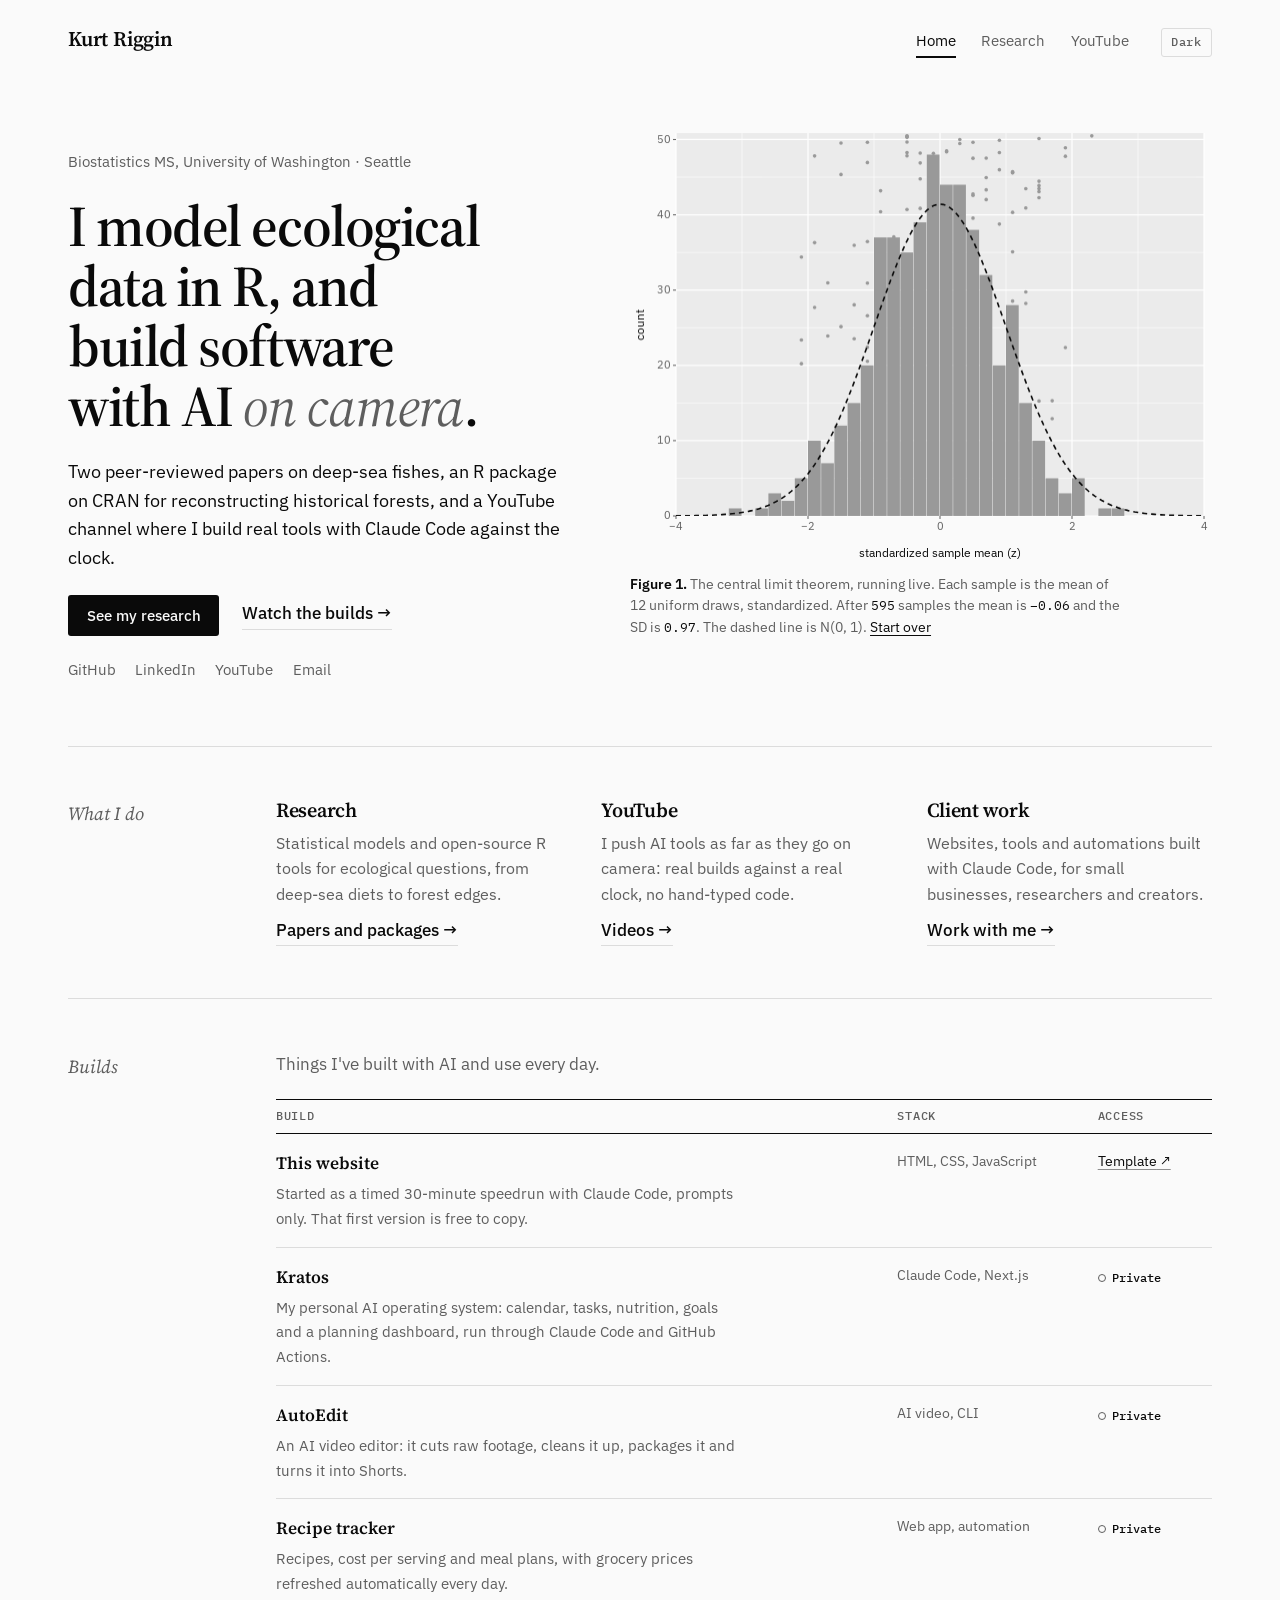
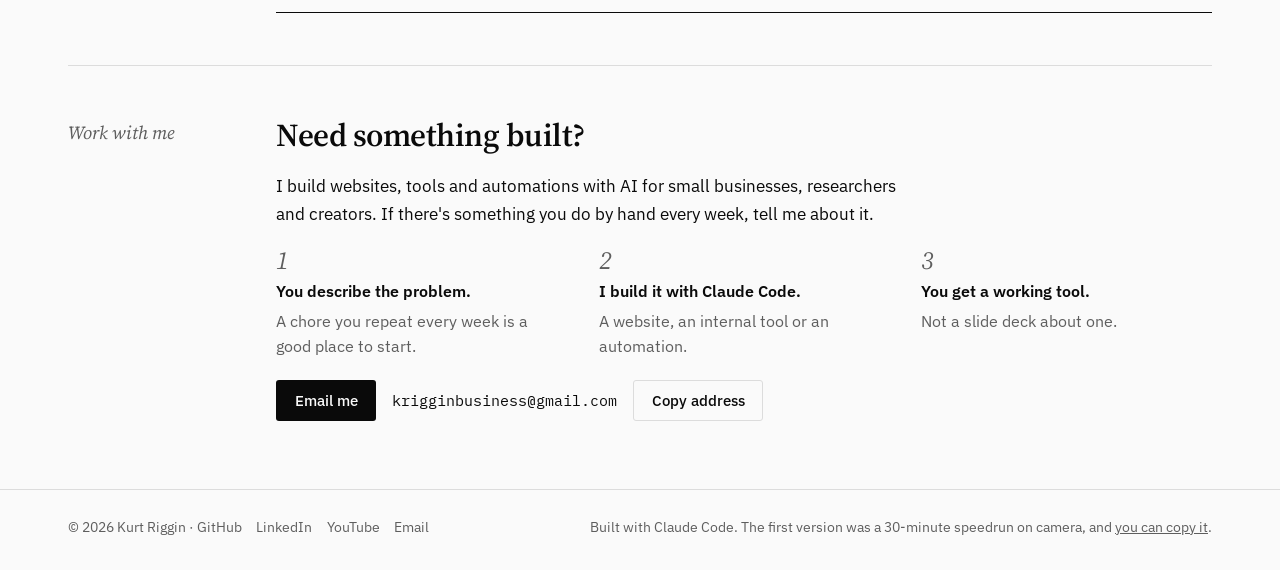
==== commit fed72b0f: "Monochrome palette: black, white and greys Replaces the teal/salmon ggplot2 hue pair with neutral gr" ====
--- a/index.html
+++ b/index.html
@@ -7,7 +7,7 @@
   <meta name="description" content="Kurt Riggin: biostatistician, YouTuber and AI builder.">
   <meta property="og:title" content="Kurt Riggin">
   <meta property="og:description" content="Biostatistics MS student at the University of Washington. Research, R packages, AI builds and videos.">
-  <meta name="theme-color" content="#fafbfb">
+  <meta name="theme-color" content="#fafafa">
   <script>/* apply a saved theme choice before first paint; otherwise CSS follows the system setting */var t;try{t=localStorage.getItem("theme")}catch(e){}if(t==="light"||t==="dark")document.documentElement.dataset.theme=t;</script>
   <link rel="preconnect" href="https://fonts.googleapis.com">
   <link rel="preconnect" href="https://fonts.gstatic.com" crossorigin>
--- a/css/style.css
+++ b/css/style.css
@@ -2,20 +2,23 @@
    a narrow margin column carries the section's running head (serif italic),
    the content sits to its right. The ggplot-style figure panel and the R
    console are the only filled surfaces; everything else is type and space.
-   Palette borrows ggplot2's own defaults: theme_grey's grey92 panel with
-   white gridlines, and the two-group hue pair (#00BFC4 / #F8766D). */
+   Palette is strictly monochrome: black, white and greys. The figure keeps
+   theme_grey's grey92 panel with white gridlines; bars are grey60 and the
+   N(0,1) curve is drawn in ink. */
 :root {
-  --paper: #fafbfb;
-  --ink: #1b2121;
-  --ink-2: #566062;
-  --rule: #d9dfdf;
+  --paper: #fafafa;
+  --ink: #0a0a0a;
+  --ink-2: #5e5e5e;
+  --rule: #dcdcdc;
   --panel: #ebebeb;          /* ggplot2 theme_grey panel.background (grey92) */
   --grid: #ffffff;           /* ggplot2 panel.grid */
-  --teal: #00bfc4;           /* ggplot2 default hue, group 2 */
-  --salmon: #f8766d;         /* ggplot2 default hue, group 1 */
-  --link: #00777b;           /* teal, darkened for text contrast */
-  --console: #f0f3f3;
-  --on-ink: #fafbfb;
+  --accent: #0a0a0a;         /* focus ring, active nav, published dot */
+  --bars: #999999;           /* histogram fill (grey60) */
+  --curve: #0a0a0a;          /* dashed N(0,1) density */
+  --link: #0a0a0a;
+  --hover: #5e5e5e;          /* links and buttons on hover */
+  --console: #f0f0f0;
+  --on-ink: #fafafa;
 
   --display: "Source Serif 4", "Source Serif Pro", Georgia, "Times New Roman", serif;
   --body: "IBM Plex Sans", system-ui, -apple-system, "Segoe UI", Roboto, sans-serif;
@@ -28,16 +31,16 @@
 }
 @media (prefers-color-scheme: dark) {
   :root:not([data-theme="light"]) {
-    --paper: #111515; --ink: #e3e9e9; --ink-2: #95a1a2; --rule: #283030;
-    --panel: #1c2222; --grid: #2b3434; --teal: #00bfc4; --salmon: #f8766d;
-    --link: #5fd2d6; --console: #172020; --on-ink: #111515;
+    --paper: #0a0a0a; --ink: #ededed; --ink-2: #9a9a9a; --rule: #2a2a2a;
+    --panel: #1c1c1c; --grid: #2e2e2e; --accent: #ededed; --bars: #7a7a7a; --curve: #f5f5f5;
+    --link: #ededed; --hover: #9a9a9a; --console: #141414; --on-ink: #0a0a0a;
     color-scheme: dark;
   }
 }
 :root[data-theme="dark"] {
-  --paper: #111515; --ink: #e3e9e9; --ink-2: #95a1a2; --rule: #283030;
-  --panel: #1c2222; --grid: #2b3434; --teal: #00bfc4; --salmon: #f8766d;
-  --link: #5fd2d6; --console: #172020; --on-ink: #111515;
+  --paper: #0a0a0a; --ink: #ededed; --ink-2: #9a9a9a; --rule: #2a2a2a;
+  --panel: #1c1c1c; --grid: #2e2e2e; --accent: #ededed; --bars: #7a7a7a; --curve: #f5f5f5;
+  --link: #ededed; --hover: #9a9a9a; --console: #141414; --on-ink: #0a0a0a;
   color-scheme: dark;
 }
 
@@ -59,8 +62,8 @@
   text-underline-offset: .18em; text-decoration-color: color-mix(in srgb, var(--link) 45%, transparent);
 }
 p a:hover, .cite a:hover, td a:hover, .link:hover { text-decoration-color: currentColor; }
-:focus-visible { outline: 2px solid var(--teal); outline-offset: 3px; border-radius: 2px; }
-::selection { background: color-mix(in srgb, var(--teal) 35%, transparent); }
+:focus-visible { outline: 2px solid var(--accent); outline-offset: 3px; border-radius: 2px; }
+::selection { background: color-mix(in srgb, var(--ink) 18%, transparent); }
 h1, h2, h3 { font-family: var(--display); font-weight: 600; line-height: 1.12; letter-spacing: -0.015em; text-wrap: balance; }
 em { font-style: italic; }
 b, strong { font-weight: 600; }
@@ -83,7 +86,7 @@
 .nav { display: flex; gap: 1.6rem; font-size: .95rem; }
 .nav a { text-decoration: none; color: var(--ink-2); padding-bottom: 3px; border-bottom: 2px solid transparent; }
 .nav a:hover { color: var(--ink); }
-.nav a.active { color: var(--ink); border-bottom-color: var(--teal); }
+.nav a.active { color: var(--ink); border-bottom-color: var(--accent); }
 .theme-btn {
   font: 500 .75rem/1 var(--mono); letter-spacing: .04em; color: var(--ink-2);
   background: none; border: 1px solid var(--rule); border-radius: 3px; padding: .45rem .6rem; cursor: pointer;
@@ -116,7 +119,7 @@
 .hero-text { display: flex; flex-direction: column; gap: 1.4rem; padding-top: 1.5rem; }
 .kicker { font-size: .95rem; color: var(--ink-2); }
 .hero h1 { font-size: clamp(2.4rem, 5vw, 3.6rem); font-weight: 600; letter-spacing: -0.025em; line-height: 1.04; }
-.hero h1 em { font-weight: 400; color: var(--link); }
+.hero h1 em { font-weight: 400; color: var(--ink-2); }
 .hero .prose { font-size: 1.1rem; max-width: 46ch; }
 .actions { display: flex; flex-wrap: wrap; align-items: center; gap: .75rem 1.4rem; }
 .btn {
@@ -124,18 +127,18 @@
   padding: .75rem 1.1rem; border-radius: 3px; text-decoration: none; cursor: pointer; border: 1px solid transparent;
 }
 .btn-ink { background: var(--ink); color: var(--on-ink); }
-.btn-ink:hover { background: var(--link); }
+.btn-ink:hover { background: var(--hover); }
 .btn-line { border-color: var(--rule); background: none; color: var(--ink); }
 .btn-line:hover { border-color: var(--ink-2); }
 .btn-yt { background: #cc0000; color: #fff; }
 .btn-yt:hover { background: #a30000; }
 .arrow-link { width: fit-content; font-weight: 500; text-decoration: none; color: var(--ink); border-bottom: 1px solid var(--rule); padding-bottom: 1px; }
-.arrow-link:hover { color: var(--link); border-bottom-color: var(--link); }
+.arrow-link:hover { color: var(--hover); border-bottom-color: var(--hover); }
 .arrow-link::after { content: " →"; }
 .out::after { content: " ↗"; }
 .social-line { display: flex; flex-wrap: wrap; gap: .4rem 1.2rem; font-size: .92rem; color: var(--ink-2); }
 .social-line a { text-decoration: none; color: var(--ink-2); }
-.social-line a:hover { color: var(--link); }
+.social-line a:hover { color: var(--ink); }
 
 /* ===== Figure (ggplot-style canvas) ===== */
 figure { margin: 0; display: flex; flex-direction: column; gap: .75rem; min-width: 0; }
@@ -153,8 +156,6 @@
 .trio > div { display: flex; flex-direction: column; gap: .6rem; }
 .trio h3 { font-size: 1.25rem; }
 .trio p { color: var(--ink-2); font-size: .98rem; flex: 1; }
-.swatch { width: 1.6rem; height: .5rem; border-radius: 1px; }
-.sw-teal { background: var(--teal); } .sw-salmon { background: var(--salmon); } .sw-ink { background: var(--ink-2); }
 
 /* ===== Tables (research projects, builds) ===== */
 .table-wrap { overflow-x: auto; }
@@ -172,8 +173,8 @@
 td.small { font-size: .88rem; color: var(--ink-2); }
 td.small:last-child { white-space: nowrap; }
 .status { font: 500 .74rem/1 var(--mono); white-space: nowrap; display: inline-flex; align-items: center; gap: .4rem; margin-top: .5rem; color: var(--ink); }
-.status::before { content: ""; width: .5rem; height: .5rem; border-radius: 50%; background: var(--teal); }
-.status.wip::before { background: var(--salmon); }
+.status::before { content: ""; width: .5rem; height: .5rem; border-radius: 50%; background: var(--accent); }
+.status.wip::before { background: var(--ink-2); }
 .status.private::before { background: transparent; border: 1px solid var(--ink-2); }
 
 /* ===== R console ===== */
@@ -181,7 +182,7 @@
   font-family: var(--mono); font-size: .86rem; line-height: 1.7; background: var(--console);
   border-radius: 3px; padding: 1rem 1.2rem; overflow-x: auto; color: var(--ink); white-space: pre;
 }
-.console .p { color: var(--link); user-select: none; }
+.console .p { color: var(--ink-2); user-select: none; }
 .console .c { color: var(--ink-2); }
 .console .s { color: var(--ink); }
 
@@ -195,7 +196,7 @@
 /* ===== Steps / contact ===== */
 .steps { list-style: none; counter-reset: s; display: grid; grid-template-columns: repeat(3, minmax(0, 1fr)); gap: 1.5rem 2rem; }
 .steps li { counter-increment: s; display: flex; flex-direction: column; gap: .3rem; color: var(--ink-2); font-size: .98rem; }
-.steps li::before { content: counter(s); font-family: var(--display); font-style: italic; font-size: 1.6rem; line-height: 1; color: var(--link); }
+.steps li::before { content: counter(s); font-family: var(--display); font-style: italic; font-size: 1.6rem; line-height: 1; color: var(--ink-2); }
 .steps b { color: var(--ink); }
 .contact { display: flex; flex-wrap: wrap; align-items: center; gap: .75rem 1rem; }
 .email-text { font-family: var(--mono); font-size: .92rem; user-select: all; }
@@ -217,7 +218,7 @@
 /* ===== Page head (inner pages) ===== */
 .page-head { padding-block: 3rem 3rem; display: flex; flex-direction: column; gap: 1.2rem; }
 .page-head h1 { font-size: clamp(2.3rem, 5.5vw, 3.75rem); letter-spacing: -0.025em; line-height: 1.04; max-width: 18ch; }
-.page-head h1 em { font-weight: 400; color: var(--link); }
+.page-head h1 em { font-weight: 400; color: var(--ink-2); }
 .page-head .prose { font-size: 1.1rem; }
 .summary { font-family: var(--mono); font-size: .85rem; color: var(--ink-2); display: flex; flex-wrap: wrap; gap: .3rem 1.4rem; }
 .summary b { color: var(--ink); font-weight: 500; font-variant-numeric: tabular-nums; }
@@ -248,19 +249,19 @@
 .video-thumb img { width: 100%; height: 100%; object-fit: cover; }
 .video-thumb .duration { position: absolute; right: .5rem; bottom: .5rem; font: 500 .72rem/1 var(--mono); background: rgba(0, 0, 0, .78); color: #fff; padding: .25rem .4rem; border-radius: 2px; }
 .video-card h3 { font-size: 1.05rem; line-height: 1.3; }
-.video-card:hover h3 { color: var(--link); }
+.video-card:hover h3 { color: var(--hover); }
 .filters { display: flex; gap: .4rem 1.2rem; flex-wrap: wrap; }
 .filter {
   font: 500 .9rem/1 var(--body); color: var(--ink-2); background: none; border: 0; padding: .3rem 0;
   border-bottom: 2px solid transparent; cursor: pointer;
 }
 .filter:hover { color: var(--ink); }
-.filter.active { color: var(--ink); border-bottom-color: var(--teal); }
+.filter.active { color: var(--ink); border-bottom-color: var(--accent); }
 
 /* ===== 404 ===== */
 .nf { padding-block: 5rem 6rem; display: flex; flex-direction: column; gap: 1.25rem; align-items: flex-start; }
 .nf h1 { font-size: clamp(4rem, 14vw, 9rem); font-weight: 400; font-style: italic; letter-spacing: -0.03em; line-height: 1.2; padding-bottom: .1em; }
-.nf h1 .gt { color: var(--salmon); font-style: normal; }
+.nf h1 .gt { color: var(--ink-2); font-style: normal; }
 
 /* ===== Footer ===== */
 footer .social-line { display: inline-flex; gap: .2rem .9rem; font-size: inherit; vertical-align: baseline; }
@@ -268,7 +269,7 @@
 footer { border-top: 1px solid var(--rule); margin-top: 1rem; }
 footer .wrap { display: flex; justify-content: space-between; align-items: baseline; gap: .75rem 2rem; flex-wrap: wrap; padding-block: 1.6rem 2rem; font-size: .88rem; color: var(--ink-2); }
 footer a { color: var(--ink-2); }
-footer a:hover { color: var(--link); }
+footer a:hover { color: var(--ink); }
 
 /* ===== Responsive ===== */
 @media (max-width: 960px) {
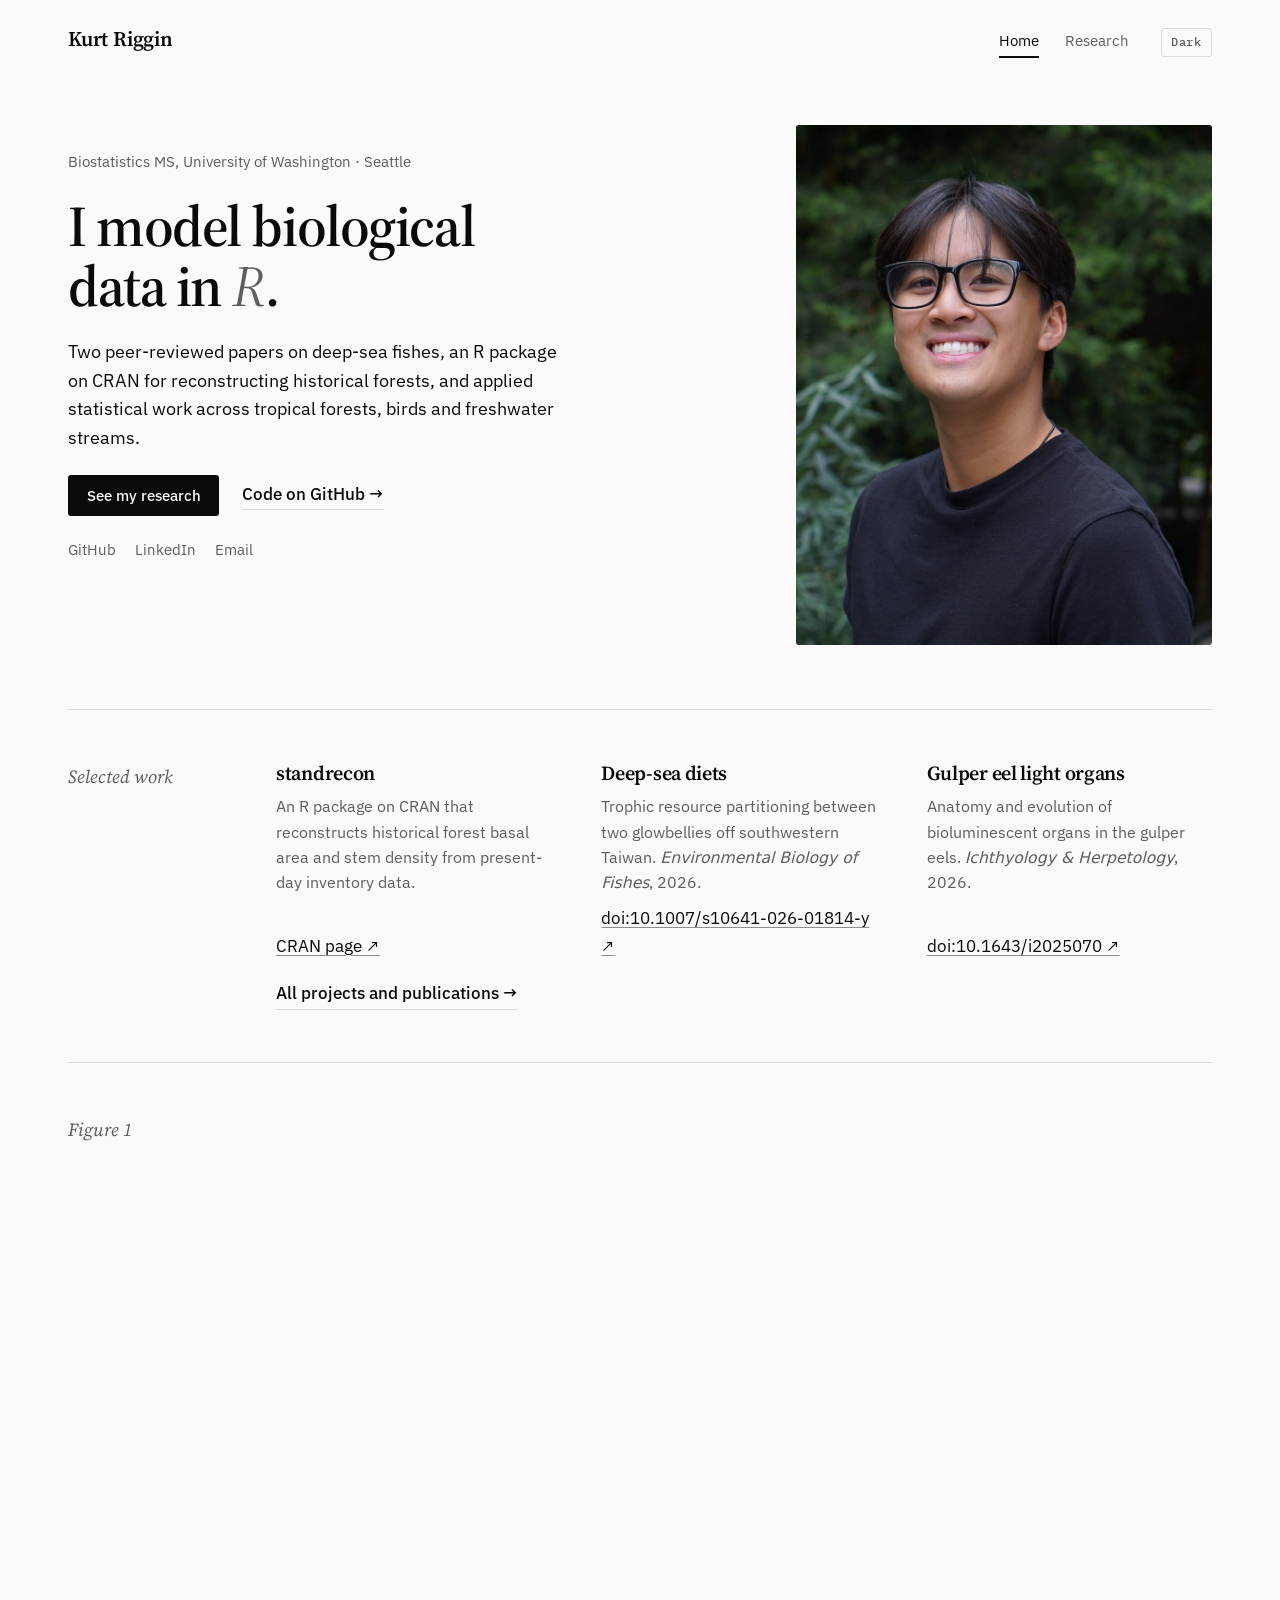
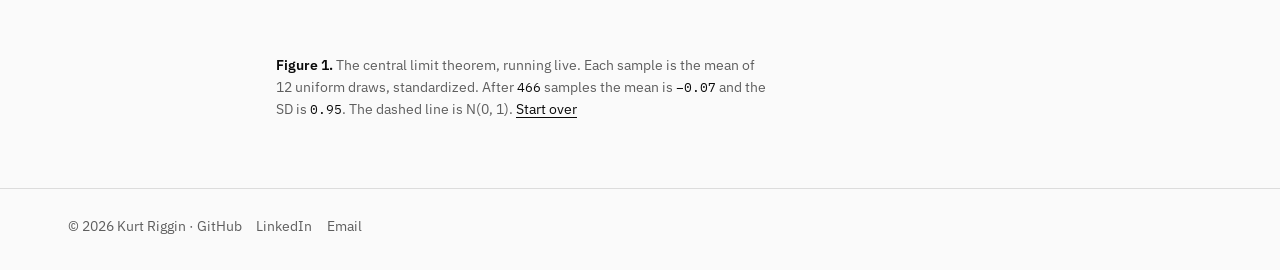
==== commit a48f4696: "Academic-only home page for class presentation, add portrait Home now leads with research: new headl" ====
--- a/index.html
+++ b/index.html
@@ -4,9 +4,9 @@
   <meta charset="utf-8">
   <meta name="viewport" content="width=device-width, initial-scale=1, viewport-fit=cover">
   <title>Kurt Riggin</title>
-  <meta name="description" content="Kurt Riggin: biostatistician, YouTuber and AI builder.">
+  <meta name="description" content="Kurt Riggin: Biostatistics MS student at the University of Washington. Statistical models and R packages for biological data.">
   <meta property="og:title" content="Kurt Riggin">
-  <meta property="og:description" content="Biostatistics MS student at the University of Washington. Research, R packages, AI builds and videos.">
+  <meta property="og:description" content="Biostatistics MS student at the University of Washington. Research, R packages and publications.">
   <meta name="theme-color" content="#fafafa">
   <script>/* apply a saved theme choice before first paint; otherwise CSS follows the system setting */var t;try{t=localStorage.getItem("theme")}catch(e){}if(t==="light"||t==="dark")document.documentElement.dataset.theme=t;</script>
   <link rel="preconnect" href="https://fonts.googleapis.com">
@@ -22,7 +22,7 @@
       <nav class="nav" aria-label="Main">
         <a href="index.html">Home</a>
         <a href="academic.html">Research</a>
-        <a href="youtube.html">YouTube</a>
+        <a href="youtube.html" hidden>YouTube</a><!-- ACADEMIC-ONLY: remove hidden to restore -->
       </nav>
       <button class="theme-btn" id="theme-toggle" type="button">Dark</button>
     </div>
@@ -33,21 +33,45 @@
       <section class="hero">
         <div class="hero-text">
           <p class="kicker">Biostatistics MS, University of Washington · Seattle</p>
-          <h1>I model ecological data in R, and build software with AI <em>on camera</em>.</h1>
-          <p class="prose">Two peer-reviewed papers on deep-sea fishes, an R package on CRAN for reconstructing historical forests, and a YouTube channel where I build real tools with Claude Code against the clock.</p>
+          <!-- ACADEMIC-ONLY. Full version: I model biological data in R, and build software with AI <em>on camera</em>. -->
+          <h1>I model biological data in <em>R</em>.</h1>
+          <!-- ACADEMIC-ONLY. Full version ends: "...for reconstructing historical forests, and a YouTube channel where I build real tools with Claude Code against the clock." -->
+          <p class="prose">Two peer-reviewed papers on deep-sea fishes, an R package on CRAN for reconstructing historical forests, and applied statistical work across tropical forests, birds and freshwater streams.</p>
           <div class="actions">
             <a class="btn btn-ink" href="academic.html">See my research</a>
-            <a class="arrow-link" href="youtube.html">Watch the builds</a>
+            <a class="arrow-link" data-link="github" href="#" target="_blank" rel="noopener">Code on GitHub</a>
+            <!-- ACADEMIC-ONLY: <a class="arrow-link" href="youtube.html">Watch the builds</a> -->
           </div>
-          <div class="social-line" data-socials></div>
+          <div class="social-line" data-socials="github linkedin email"></div><!-- ACADEMIC-ONLY: set data-socials="" to show YouTube again -->
         </div>
-        <figure>
-          <canvas class="plot" id="clt" role="img" aria-label="Histogram of standardized sample means filling in to match a normal curve"></canvas>
-          <figcaption><b>Figure 1.</b> The central limit theorem, running live. Each sample is the mean of 12 uniform draws, standardized. After <span class="num" id="clt-n">0</span> samples the mean is <span class="num" id="clt-mu">0.00</span> and the SD is <span class="num" id="clt-sd">0.00</span>. The dashed line is N(0,&nbsp;1). <button class="text-btn" id="clt-reset" type="button">Start over</button></figcaption>
-        </figure>
+        <img class="portrait" src="img/kurt.jpg" width="900" height="1125" alt="Portrait of Kurt Riggin, smiling, outdoors among trees">
       </section>
 
       <section class="block">
+        <h2 class="head">Selected work</h2>
+        <div class="body">
+          <div class="trio">
+            <div><h3>standrecon</h3><p>An R package on CRAN that reconstructs historical forest basal area and stem density from present-day inventory data.</p><a class="link out" href="https://CRAN.R-project.org/package=standrecon" target="_blank" rel="noopener">CRAN page</a></div>
+            <div><h3>Deep-sea diets</h3><p>Trophic resource partitioning between two glowbellies off southwestern Taiwan. <em>Environmental Biology of Fishes</em>, 2026.</p><a class="link out" href="https://doi.org/10.1007/s10641-026-01814-y" target="_blank" rel="noopener">doi:10.1007/s10641-026-01814-y</a></div>
+            <div><h3>Gulper eel light organs</h3><p>Anatomy and evolution of bioluminescent organs in the gulper eels. <em>Ichthyology &amp; Herpetology</em>, 2026.</p><a class="link out" href="https://doi.org/10.1643/i2025070" target="_blank" rel="noopener">doi:10.1643/i2025070</a></div>
+          </div>
+          <a class="arrow-link" href="academic.html">All projects and publications</a>
+        </div>
+      </section>
+
+      <section class="block">
+        <h2 class="head">Figure 1</h2>
+        <div class="body">
+          <figure class="fig-block">
+            <canvas class="plot" id="clt" role="img" aria-label="Histogram of standardized sample means filling in to match a normal curve"></canvas>
+            <figcaption><b>Figure 1.</b> The central limit theorem, running live. Each sample is the mean of 12 uniform draws, standardized. After <span class="num" id="clt-n">0</span> samples the mean is <span class="num" id="clt-mu">0.00</span> and the SD is <span class="num" id="clt-sd">0.00</span>. The dashed line is N(0,&nbsp;1). <button class="text-btn" id="clt-reset" type="button">Start over</button></figcaption>
+          </figure>
+        </div>
+      </section>
+
+      <!-- ===== ACADEMIC-ONLY: everything below is hidden for the class presentation.
+           To bring it back, delete the `hidden` attribute on each section marked hidden. ===== -->
+      <section class="block" hidden>
         <h2 class="head">What I do</h2>
         <div class="body">
           <div class="trio">
@@ -58,7 +82,7 @@
         </div>
       </section>
 
-      <section class="block">
+      <section class="block" hidden>
         <h2 class="head">Latest videos</h2>
         <div class="body">
           <div class="videos" id="latest-videos"></div>
@@ -66,7 +90,7 @@
         </div>
       </section>
 
-      <section class="block">
+      <section class="block" hidden>
         <h2 class="head">Builds</h2>
         <div class="body">
           <p class="prose muted">Things I've built with AI and use every day.</p>
@@ -84,7 +108,7 @@
         </div>
       </section>
 
-      <section class="block" id="work">
+      <section class="block" id="work" hidden>
         <h2 class="head">Work with me</h2>
         <div class="body">
           <h3 style="font-size:clamp(1.5rem,3vw,2rem)">Need something built?</h3>
@@ -106,8 +130,9 @@
 
   <footer>
     <div class="wrap">
-      <span>© <span data-year></span> Kurt Riggin · <span class="social-line" data-socials></span></span>
-      <span>Built with Claude Code. The first version was a 30-minute speedrun on camera, and <a href="https://github.com/kriggithub/YT_Portfolio_Website_Template" target="_blank" rel="noopener">you can copy it</a>.</span>
+      <span>© <span data-year></span> Kurt Riggin · <span class="social-line" data-socials="github linkedin email"></span></span>
+      <!-- ACADEMIC-ONLY: set data-socials="" above and remove hidden below to restore -->
+      <span hidden>Built with Claude Code. The first version was a 30-minute speedrun on camera, and <a href="https://github.com/kriggithub/YT_Portfolio_Website_Template" target="_blank" rel="noopener">you can copy it</a>.</span>
     </div>
   </footer>
 
--- a/css/style.css
+++ b/css/style.css
@@ -121,6 +121,11 @@
 .hero h1 { font-size: clamp(2.4rem, 5vw, 3.6rem); font-weight: 600; letter-spacing: -0.025em; line-height: 1.04; }
 .hero h1 em { font-weight: 400; color: var(--ink-2); }
 .hero .prose { font-size: 1.1rem; max-width: 46ch; }
+.portrait {
+  width: 100%; max-width: 26rem; justify-self: end; aspect-ratio: 4 / 5; height: auto;
+  object-fit: cover; border-radius: 3px; background: var(--panel);
+}
+.fig-block { max-width: 44rem; }
 .actions { display: flex; flex-wrap: wrap; align-items: center; gap: .75rem 1.4rem; }
 .btn {
   display: inline-flex; align-items: center; gap: .5rem; font: 500 .95rem/1 var(--body);
@@ -275,6 +280,7 @@
 @media (max-width: 960px) {
   .hero { grid-template-columns: minmax(0, 1fr); gap: 2.5rem; padding-block: 1.5rem 3rem; }
   .hero-text { padding-top: 0; }
+  .portrait { justify-self: start; max-width: 22rem; }
   .pkg { grid-template-columns: minmax(0, 1fr); }
 }
 @media (max-width: 760px) {
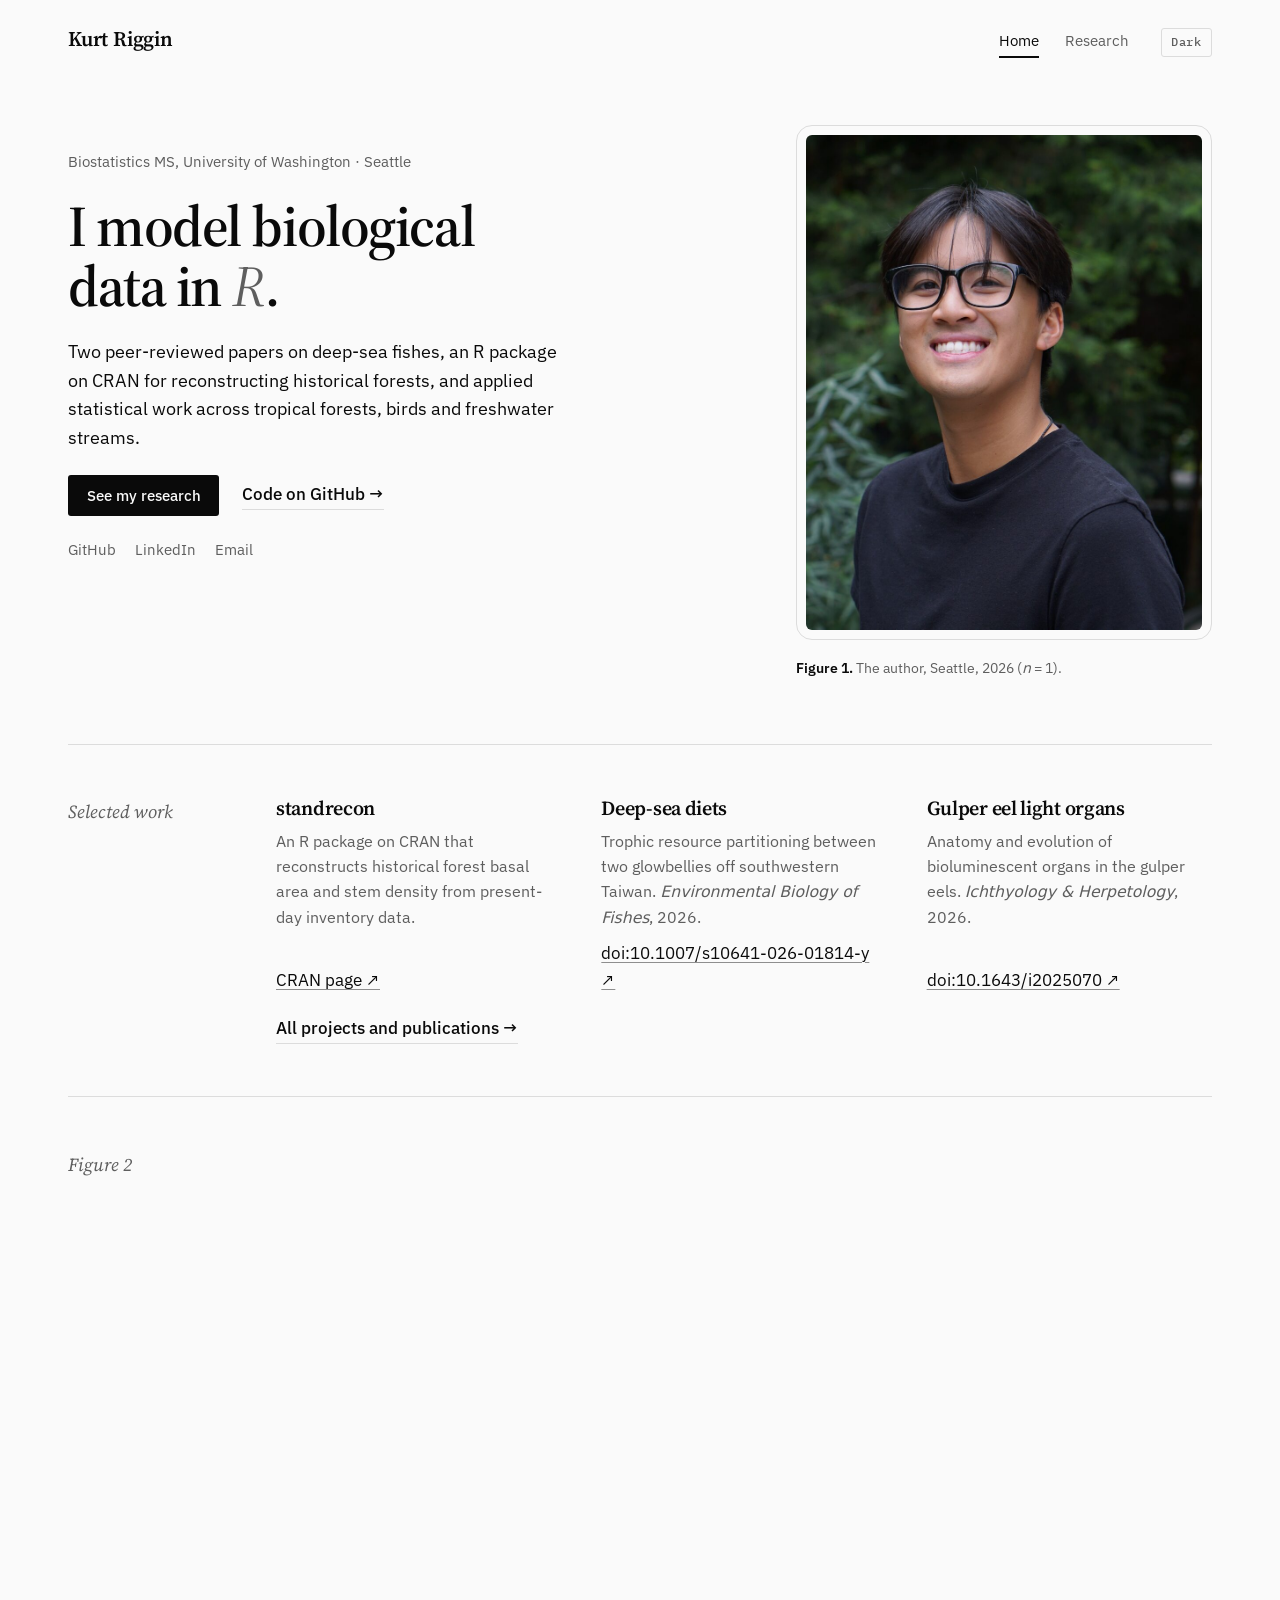
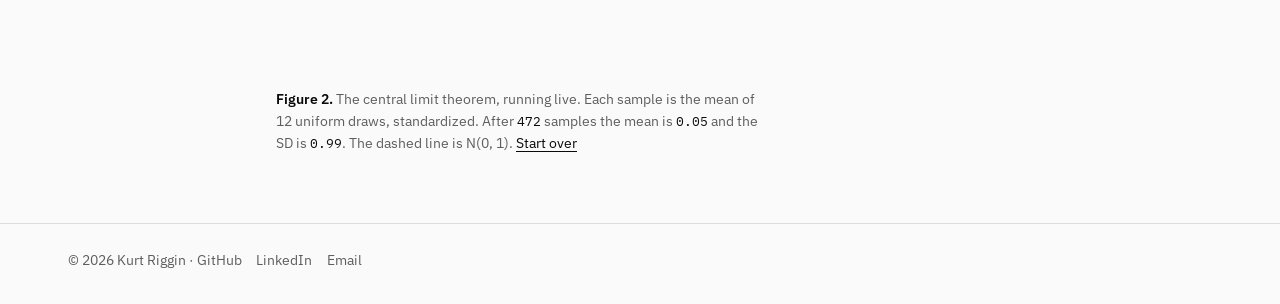
==== commit 24aa05d7: "Frame the hero portrait as Figure 1 with rounded corners The portrait gets rounded corners, a hairli" ====
--- a/index.html
+++ b/index.html
@@ -44,7 +44,10 @@
           </div>
           <div class="social-line" data-socials="github linkedin email"></div><!-- ACADEMIC-ONLY: set data-socials="" to show YouTube again -->
         </div>
-        <img class="portrait" src="img/kurt.jpg" width="900" height="1125" alt="Portrait of Kurt Riggin, smiling, outdoors among trees">
+        <figure class="portrait-fig">
+          <img class="portrait" src="img/kurt.jpg" width="900" height="1125" alt="Portrait of Kurt Riggin, smiling, outdoors among trees">
+          <figcaption><b>Figure 1.</b> The author, Seattle, 2026 (<i>n</i>&nbsp;=&nbsp;1).</figcaption>
+        </figure>
       </section>
 
       <section class="block">
@@ -60,11 +63,11 @@
       </section>
 
       <section class="block">
-        <h2 class="head">Figure 1</h2>
+        <h2 class="head">Figure 2</h2>
         <div class="body">
           <figure class="fig-block">
             <canvas class="plot" id="clt" role="img" aria-label="Histogram of standardized sample means filling in to match a normal curve"></canvas>
-            <figcaption><b>Figure 1.</b> The central limit theorem, running live. Each sample is the mean of 12 uniform draws, standardized. After <span class="num" id="clt-n">0</span> samples the mean is <span class="num" id="clt-mu">0.00</span> and the SD is <span class="num" id="clt-sd">0.00</span>. The dashed line is N(0,&nbsp;1). <button class="text-btn" id="clt-reset" type="button">Start over</button></figcaption>
+            <figcaption><b>Figure 2.</b> The central limit theorem, running live. Each sample is the mean of 12 uniform draws, standardized. After <span class="num" id="clt-n">0</span> samples the mean is <span class="num" id="clt-mu">0.00</span> and the SD is <span class="num" id="clt-sd">0.00</span>. The dashed line is N(0,&nbsp;1). <button class="text-btn" id="clt-reset" type="button">Start over</button></figcaption>
           </figure>
         </div>
       </section>
--- a/css/style.css
+++ b/css/style.css
@@ -121,9 +121,12 @@
 .hero h1 { font-size: clamp(2.4rem, 5vw, 3.6rem); font-weight: 600; letter-spacing: -0.025em; line-height: 1.04; }
 .hero h1 em { font-weight: 400; color: var(--ink-2); }
 .hero .prose { font-size: 1.1rem; max-width: 46ch; }
+/* Hero portrait: a captioned figure. The photo has rounded corners and a
+   hairline frame drawn as an outline 9px outside it. */
+.portrait-fig { width: 100%; max-width: 26rem; justify-self: end; gap: 1.1rem; }
 .portrait {
-  width: 100%; max-width: 26rem; justify-self: end; aspect-ratio: 4 / 5; height: auto;
-  object-fit: cover; border-radius: 3px; background: var(--panel);
+  width: calc(100% - 20px); margin: 10px; aspect-ratio: 4 / 5; height: auto; object-fit: cover;
+  border-radius: 6px; outline: 1px solid var(--rule); outline-offset: 9px; background: var(--panel);
 }
 .fig-block { max-width: 44rem; }
 .actions { display: flex; flex-wrap: wrap; align-items: center; gap: .75rem 1.4rem; }
@@ -280,7 +283,7 @@
 @media (max-width: 960px) {
   .hero { grid-template-columns: minmax(0, 1fr); gap: 2.5rem; padding-block: 1.5rem 3rem; }
   .hero-text { padding-top: 0; }
-  .portrait { justify-self: start; max-width: 22rem; }
+  .portrait-fig { justify-self: start; max-width: 22rem; }
   .pkg { grid-template-columns: minmax(0, 1fr); }
 }
 @media (max-width: 760px) {
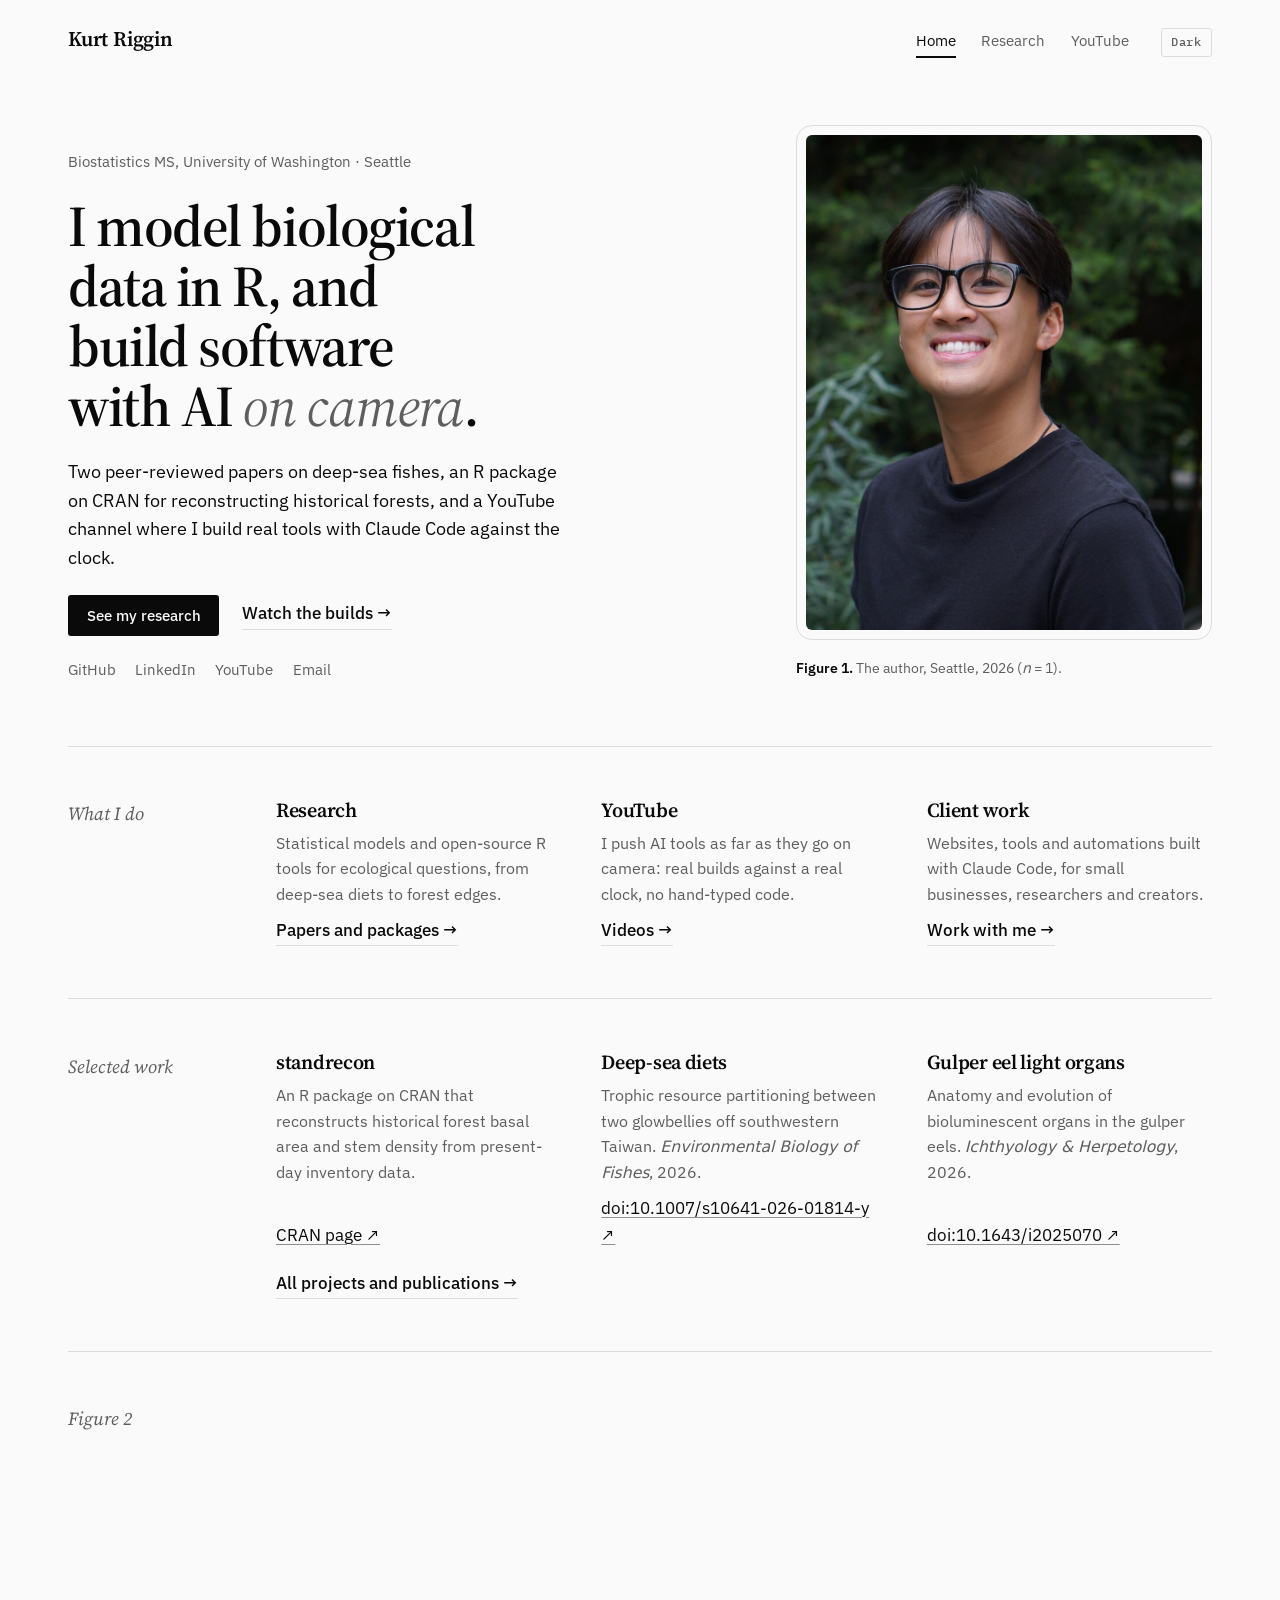
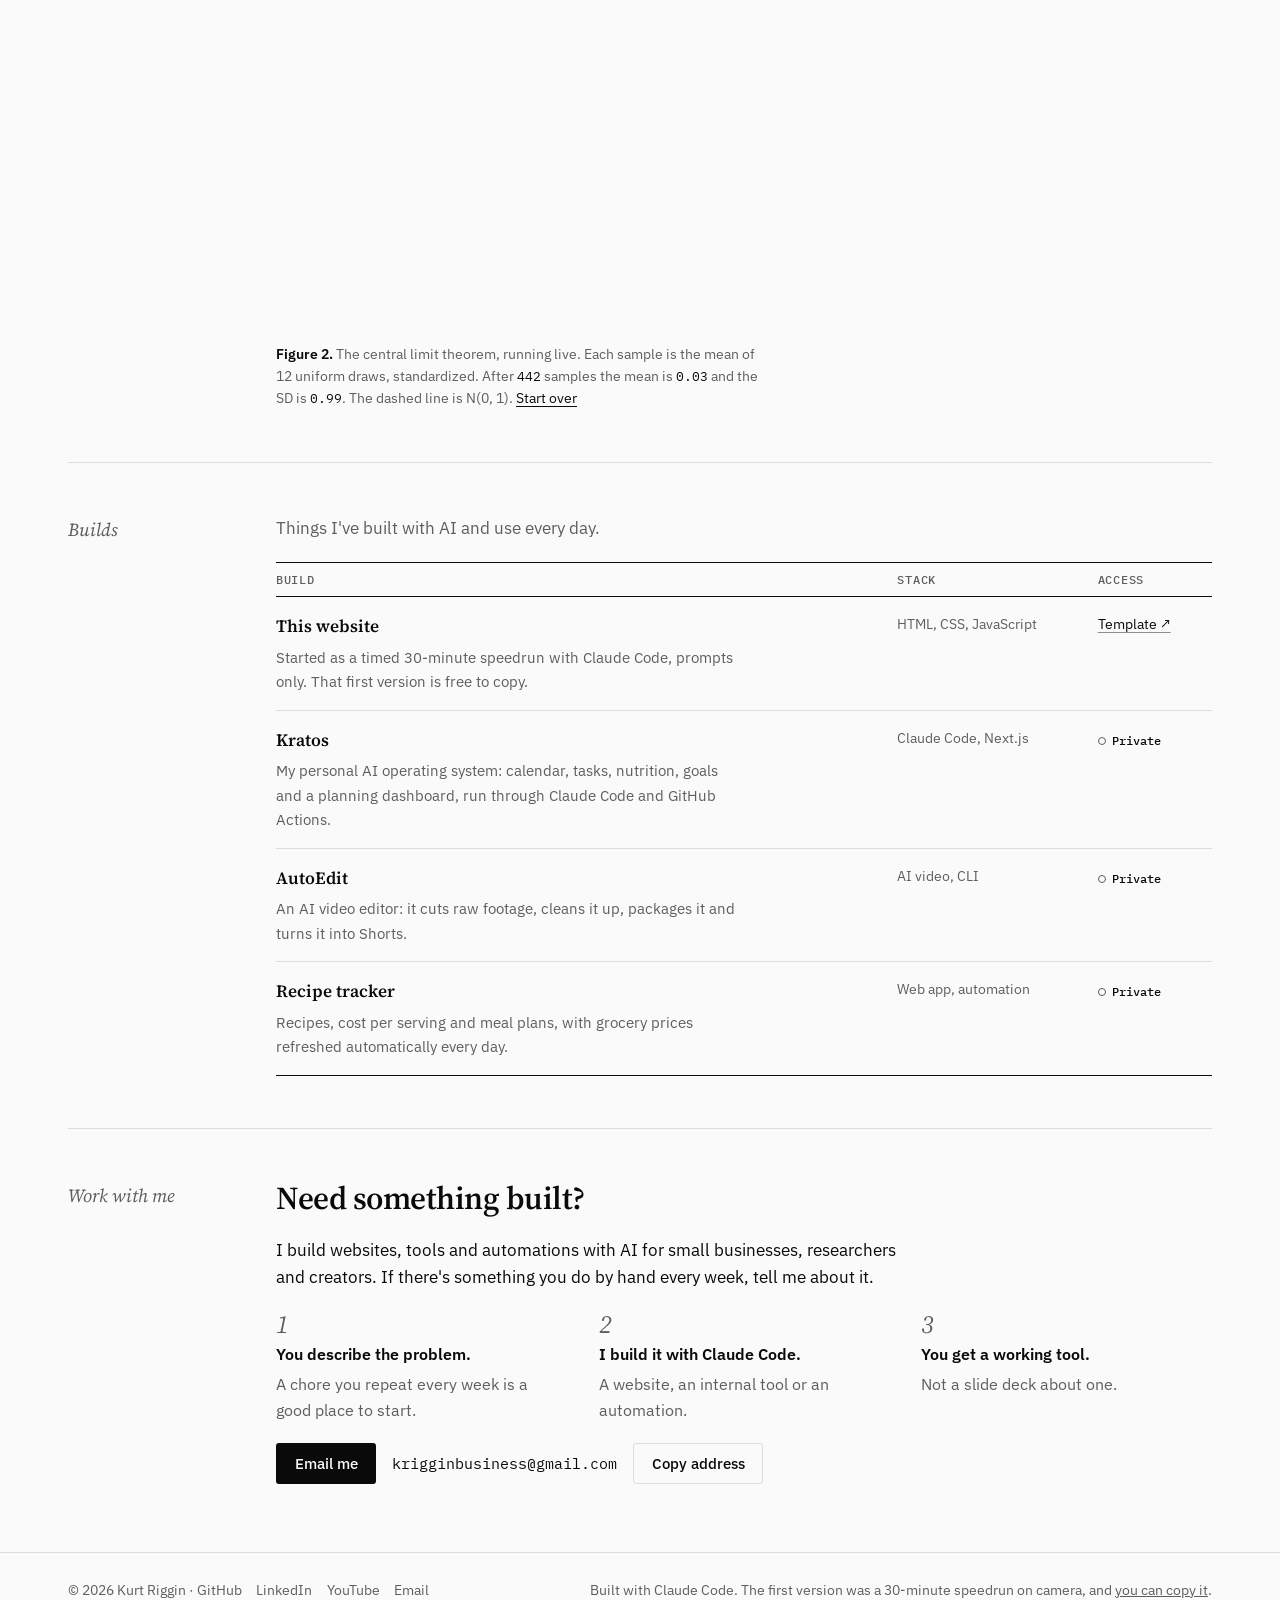
==== commit 40995eec: "Bring back the YouTube and AI sections after the presentation Unhides What I do, Latest videos, Buil" ====
--- a/index.html
+++ b/index.html
@@ -4,9 +4,9 @@
   <meta charset="utf-8">
   <meta name="viewport" content="width=device-width, initial-scale=1, viewport-fit=cover">
   <title>Kurt Riggin</title>
-  <meta name="description" content="Kurt Riggin: Biostatistics MS student at the University of Washington. Statistical models and R packages for biological data.">
+  <meta name="description" content="Kurt Riggin: biostatistician, YouTuber and AI builder.">
   <meta property="og:title" content="Kurt Riggin">
-  <meta property="og:description" content="Biostatistics MS student at the University of Washington. Research, R packages and publications.">
+  <meta property="og:description" content="Biostatistics MS student at the University of Washington. Research, R packages, AI builds and videos.">
   <meta name="theme-color" content="#fafafa">
   <script>/* apply a saved theme choice before first paint; otherwise CSS follows the system setting */var t;try{t=localStorage.getItem("theme")}catch(e){}if(t==="light"||t==="dark")document.documentElement.dataset.theme=t;</script>
   <link rel="preconnect" href="https://fonts.googleapis.com">
@@ -22,7 +22,7 @@
       <nav class="nav" aria-label="Main">
         <a href="index.html">Home</a>
         <a href="academic.html">Research</a>
-        <a href="youtube.html" hidden>YouTube</a><!-- ACADEMIC-ONLY: remove hidden to restore -->
+        <a href="youtube.html">YouTube</a>
       </nav>
       <button class="theme-btn" id="theme-toggle" type="button">Dark</button>
     </div>
@@ -33,21 +33,29 @@
       <section class="hero">
         <div class="hero-text">
           <p class="kicker">Biostatistics MS, University of Washington · Seattle</p>
-          <!-- ACADEMIC-ONLY. Full version: I model biological data in R, and build software with AI <em>on camera</em>. -->
-          <h1>I model biological data in <em>R</em>.</h1>
-          <!-- ACADEMIC-ONLY. Full version ends: "...for reconstructing historical forests, and a YouTube channel where I build real tools with Claude Code against the clock." -->
-          <p class="prose">Two peer-reviewed papers on deep-sea fishes, an R package on CRAN for reconstructing historical forests, and applied statistical work across tropical forests, birds and freshwater streams.</p>
+          <h1>I model biological data in R, and build software with AI <em>on camera</em>.</h1>
+          <p class="prose">Two peer-reviewed papers on deep-sea fishes, an R package on CRAN for reconstructing historical forests, and a YouTube channel where I build real tools with Claude Code against the clock.</p>
           <div class="actions">
             <a class="btn btn-ink" href="academic.html">See my research</a>
-            <a class="arrow-link" data-link="github" href="#" target="_blank" rel="noopener">Code on GitHub</a>
-            <!-- ACADEMIC-ONLY: <a class="arrow-link" href="youtube.html">Watch the builds</a> -->
+            <a class="arrow-link" href="youtube.html">Watch the builds</a>
           </div>
-          <div class="social-line" data-socials="github linkedin email"></div><!-- ACADEMIC-ONLY: set data-socials="" to show YouTube again -->
+          <div class="social-line" data-socials></div>
         </div>
         <figure class="portrait-fig">
           <img class="portrait" src="img/kurt.jpg" width="900" height="1125" alt="Portrait of Kurt Riggin, smiling, outdoors among trees">
           <figcaption><b>Figure 1.</b> The author, Seattle, 2026 (<i>n</i>&nbsp;=&nbsp;1).</figcaption>
         </figure>
+      </section>
+
+      <section class="block">
+        <h2 class="head">What I do</h2>
+        <div class="body">
+          <div class="trio">
+            <div><h3>Research</h3><p>Statistical models and open-source R tools for ecological questions, from deep-sea diets to forest edges.</p><a class="arrow-link" href="academic.html">Papers and packages</a></div>
+            <div><h3>YouTube</h3><p>I push AI tools as far as they go on camera: real builds against a real clock, no hand-typed code.</p><a class="arrow-link" href="youtube.html">Videos</a></div>
+            <div><h3>Client work</h3><p>Websites, tools and automations built with Claude Code, for small businesses, researchers and creators.</p><a class="arrow-link" href="#work">Work with me</a></div>
+          </div>
+        </div>
       </section>
 
       <section class="block">
@@ -72,20 +80,7 @@
         </div>
       </section>
 
-      <!-- ===== ACADEMIC-ONLY: everything below is hidden for the class presentation.
-           To bring it back, delete the `hidden` attribute on each section marked hidden. ===== -->
-      <section class="block" hidden>
-        <h2 class="head">What I do</h2>
-        <div class="body">
-          <div class="trio">
-            <div><h3>Research</h3><p>Statistical models and open-source R tools for ecological questions, from deep-sea diets to forest edges.</p><a class="arrow-link" href="academic.html">Papers and packages</a></div>
-            <div><h3>YouTube</h3><p>I push AI tools as far as they go on camera: real builds against a real clock, no hand-typed code.</p><a class="arrow-link" href="youtube.html">Videos</a></div>
-            <div><h3>Client work</h3><p>Websites, tools and automations built with Claude Code, for small businesses, researchers and creators.</p><a class="arrow-link" href="#work">Work with me</a></div>
-          </div>
-        </div>
-      </section>
-
-      <section class="block" hidden>
+      <section class="block">
         <h2 class="head">Latest videos</h2>
         <div class="body">
           <div class="videos" id="latest-videos"></div>
@@ -93,7 +88,7 @@
         </div>
       </section>
 
-      <section class="block" hidden>
+      <section class="block">
         <h2 class="head">Builds</h2>
         <div class="body">
           <p class="prose muted">Things I've built with AI and use every day.</p>
@@ -111,7 +106,7 @@
         </div>
       </section>
 
-      <section class="block" id="work" hidden>
+      <section class="block" id="work">
         <h2 class="head">Work with me</h2>
         <div class="body">
           <h3 style="font-size:clamp(1.5rem,3vw,2rem)">Need something built?</h3>
@@ -133,9 +128,8 @@
 
   <footer>
     <div class="wrap">
-      <span>© <span data-year></span> Kurt Riggin · <span class="social-line" data-socials="github linkedin email"></span></span>
-      <!-- ACADEMIC-ONLY: set data-socials="" above and remove hidden below to restore -->
-      <span hidden>Built with Claude Code. The first version was a 30-minute speedrun on camera, and <a href="https://github.com/kriggithub/YT_Portfolio_Website_Template" target="_blank" rel="noopener">you can copy it</a>.</span>
+      <span>© <span data-year></span> Kurt Riggin · <span class="social-line" data-socials></span></span>
+      <span>Built with Claude Code. The first version was a 30-minute speedrun on camera, and <a href="https://github.com/kriggithub/YT_Portfolio_Website_Template" target="_blank" rel="noopener">you can copy it</a>.</span>
     </div>
   </footer>
 
